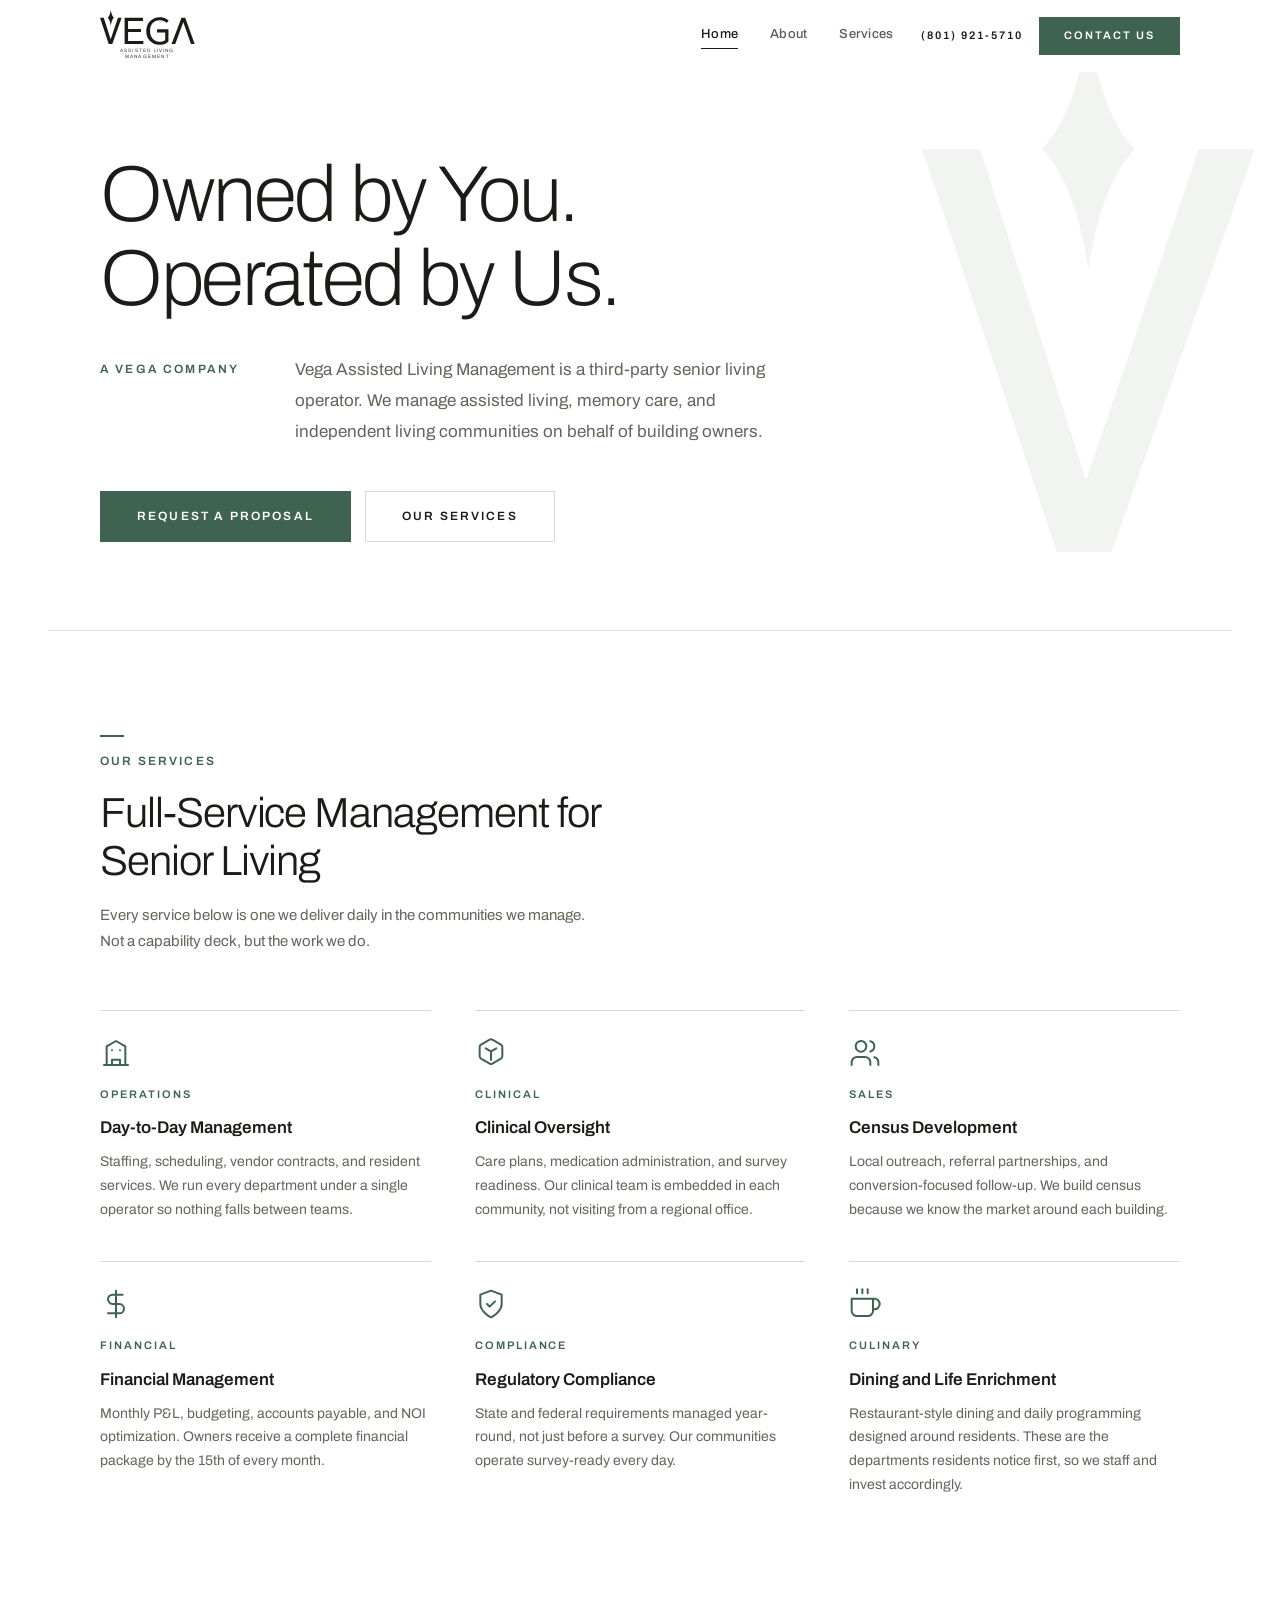
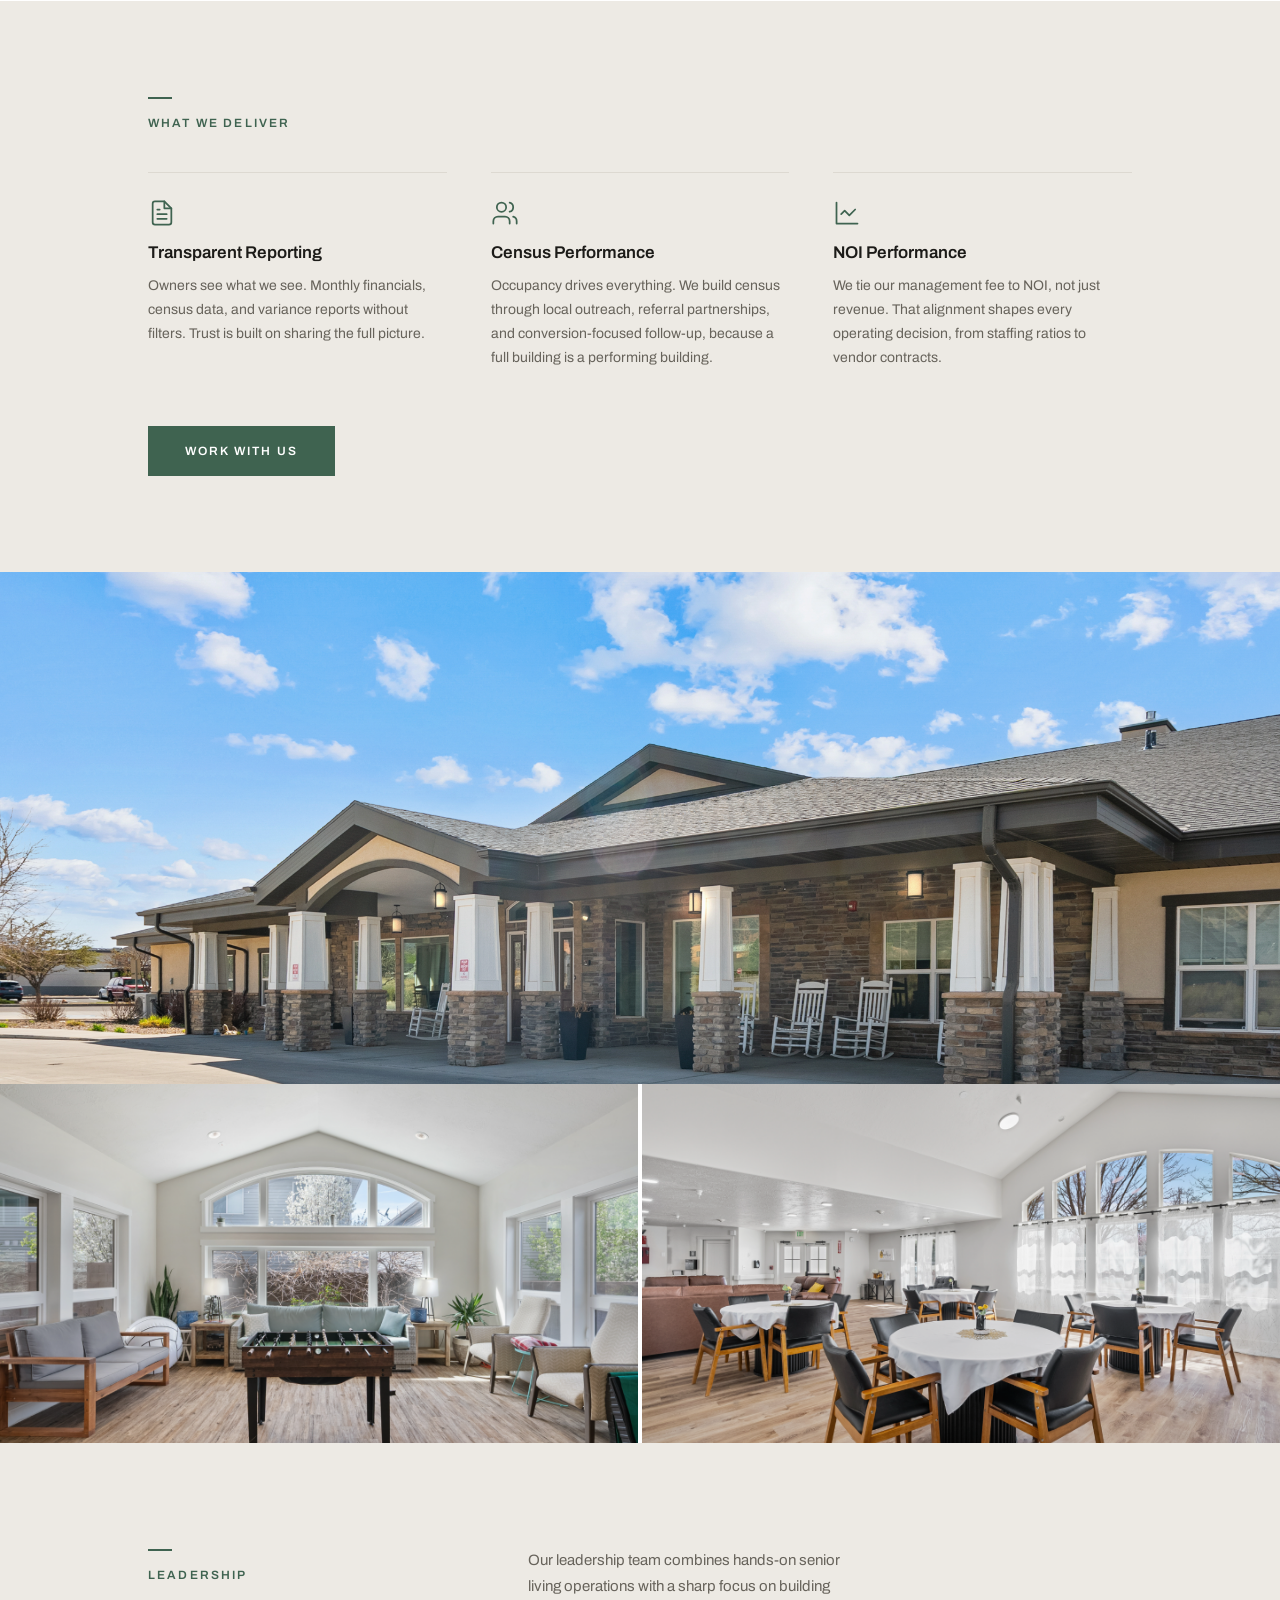
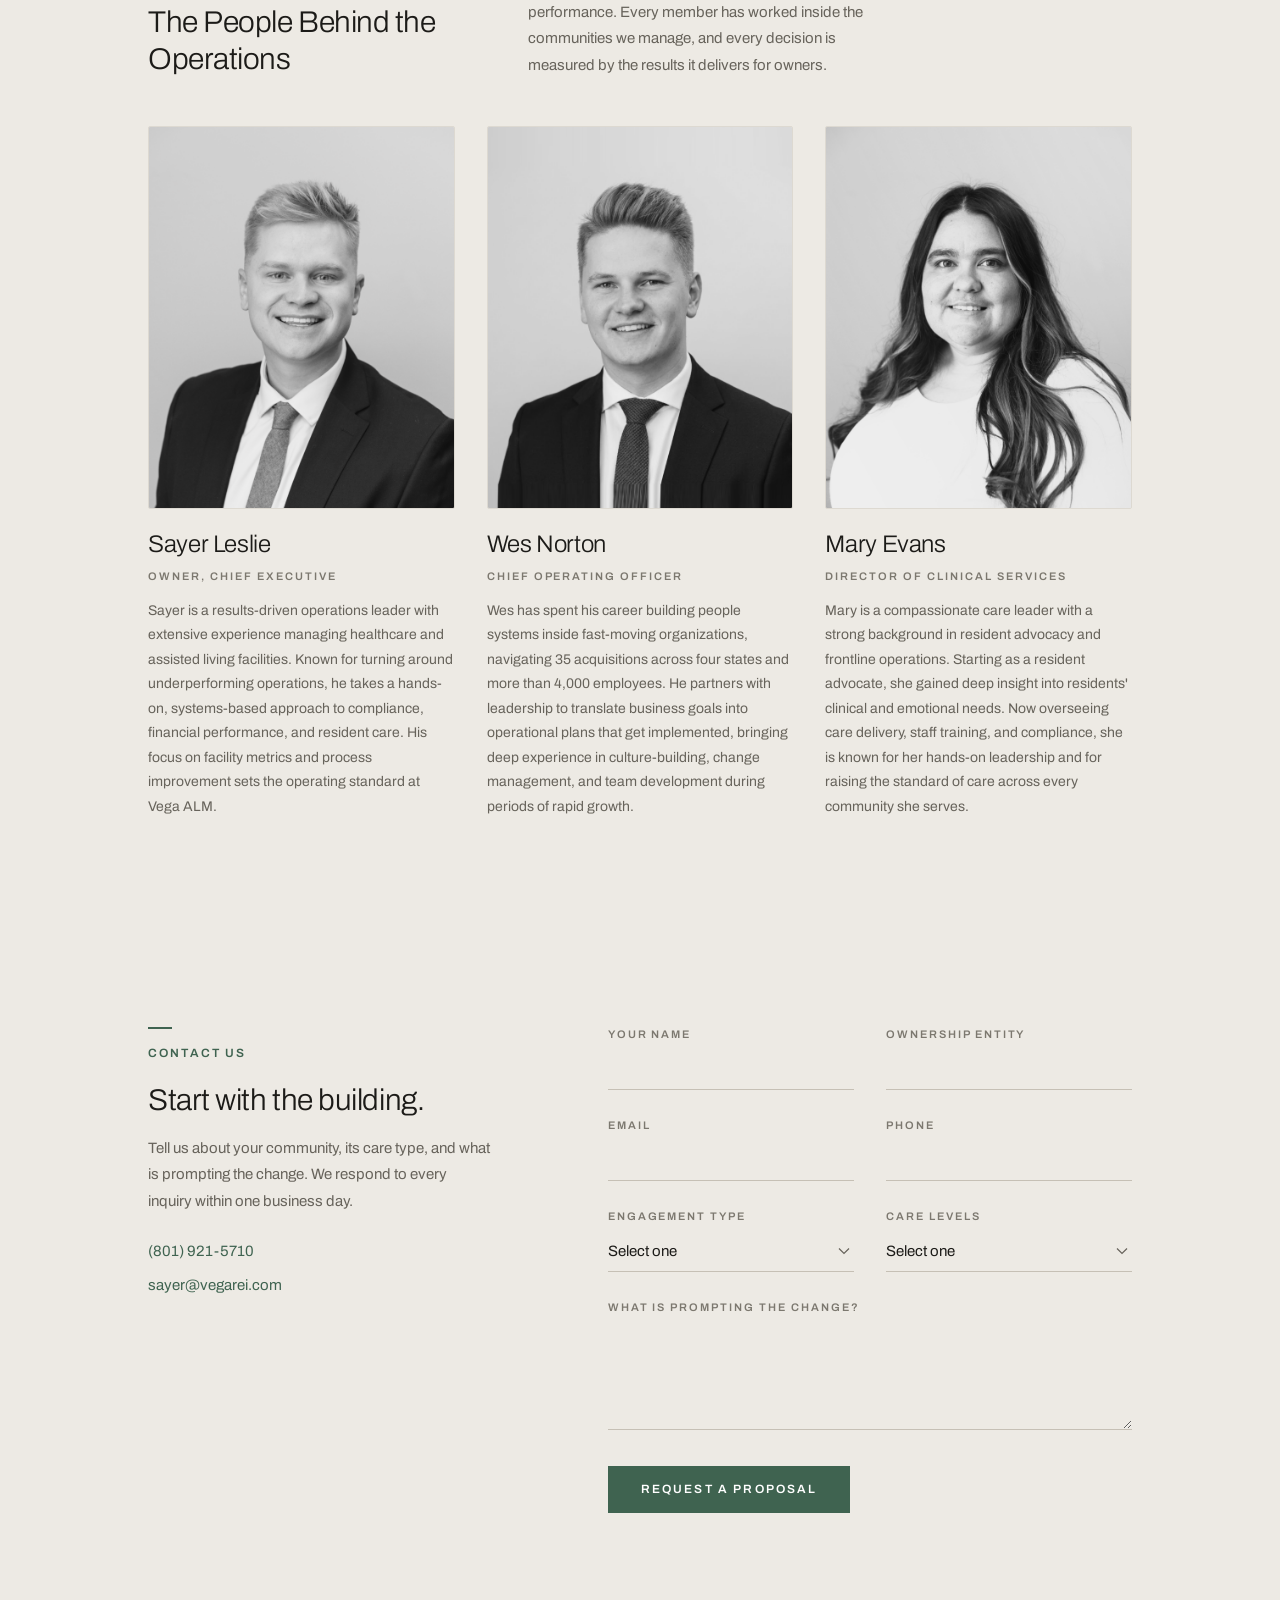
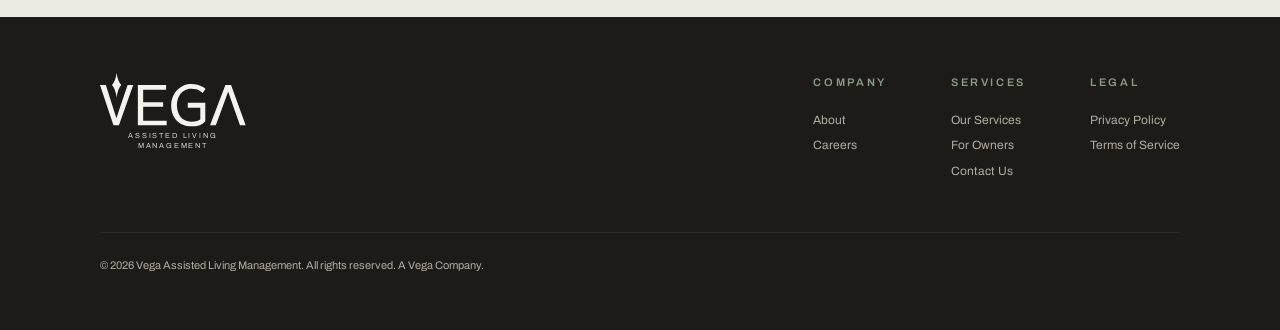
==== ALM/index.html @ 0420f145 "Move leadership section to right before Contact on ALM homepage Team bios (Sayer, Wes, Mary) now app" ====
<!DOCTYPE html>
<html lang="en">
<head>
<meta charset="UTF-8">
<meta name="viewport" content="width=device-width, initial-scale=1.0">
<title>Vega Assisted Living Management | Third-Party Senior Living Operator</title>
<meta name="description" content="Vega Assisted Living Management is a third-party senior living operator providing full-service management for assisted living, independent living, and memory care communities. Day-to-day operations, clinical oversight, census development, financial reporting, regulatory compliance, and dining — built for building owners who need measurable results.">
<meta name="keywords" content="assisted living management, senior living operator, third-party management, assisted living operations, memory care management, independent living management, senior housing management, building owner operator, census development, senior living compliance">
<meta name="robots" content="index, follow">
<link rel="icon" type="image/svg+xml" href="/favicon.svg">
<link rel="icon" type="image/png" sizes="32x32" href="/favicon-32.png">
<link rel="icon" type="image/png" sizes="16x16" href="/favicon-16.png">
<link rel="canonical" href="https://vegarei.com/ALM/">

<!-- Open Graph -->
<meta property="og:type" content="website">
<meta property="og:title" content="Vega Assisted Living Management | Third-Party Senior Living Operator">
<meta property="og:description" content="Full-service third-party management for assisted living, independent living, and memory care communities. Operations, clinical oversight, financial reporting, and census development for building owners.">
<meta property="og:url" content="https://vegarei.com/ALM/">
<meta property="og:site_name" content="Vega Assisted Living Management">
<meta property="og:locale" content="en_US">

<!-- Twitter Card -->
<meta name="twitter:card" content="summary">
<meta name="twitter:title" content="Vega Assisted Living Management | Third-Party Senior Living Operator">
<meta name="twitter:description" content="Full-service third-party management for assisted living, independent living, and memory care. Operations, clinical oversight, financial reporting, and census development.">

<!-- Geo -->
<meta name="geo.region" content="US-UT">

<!-- Structured Data: Organization + Services -->
<script type="application/ld+json">
{
  "@context": "https://schema.org",
  "@type": "ProfessionalService",
  "name": "Vega Assisted Living Management",
  "alternateName": "Vega ALM",
  "url": "https://vegarei.com/ALM/",
  "description": "Vega Assisted Living Management is a third-party senior living operator providing full-service management for assisted living, independent living, and memory care communities on behalf of building owners.",
  "telephone": "+1-801-921-5710",
  "email": "sayer@vegarei.com",
  "parentOrganization": {
    "@type": "Organization",
    "name": "Vega Companies",
    "url": "https://vegarei.com"
  },
  "address": {
    "@type": "PostalAddress",
    "addressRegion": "UT",
    "addressCountry": "US"
  },
  "areaServed": {
    "@type": "Country",
    "name": "United States"
  },
  "serviceType": [
    "Assisted Living Management",
    "Senior Living Operations",
    "Third-Party Management",
    "Memory Care Management",
    "Independent Living Management",
    "Clinical Oversight",
    "Census Development",
    "Financial Management and Reporting",
    "Regulatory Compliance",
    "Dining and Life Enrichment"
  ],
  "hasOfferCatalog": {
    "@type": "OfferCatalog",
    "name": "Management Services",
    "itemListElement": [
      {
        "@type": "Offer",
        "itemOffered": {
          "@type": "Service",
          "name": "Day-to-Day Management",
          "description": "Staffing, scheduling, vendor contracts, and resident services under a single operator."
        }
      },
      {
        "@type": "Offer",
        "itemOffered": {
          "@type": "Service",
          "name": "Clinical Oversight",
          "description": "Care plans, medication administration, and survey readiness with an embedded clinical team in each community."
        }
      },
      {
        "@type": "Offer",
        "itemOffered": {
          "@type": "Service",
          "name": "Census Development",
          "description": "Local outreach, referral partnerships, and conversion-focused follow-up to build and maintain occupancy."
        }
      },
      {
        "@type": "Offer",
        "itemOffered": {
          "@type": "Service",
          "name": "Financial Management",
          "description": "Monthly P&L, budgeting, accounts payable, and NOI optimization with a complete financial package delivered by the 15th of every month."
        }
      },
      {
        "@type": "Offer",
        "itemOffered": {
          "@type": "Service",
          "name": "Regulatory Compliance",
          "description": "Year-round management of state and federal requirements with communities operating survey-ready every day."
        }
      },
      {
        "@type": "Offer",
        "itemOffered": {
          "@type": "Service",
          "name": "Dining and Life Enrichment",
          "description": "Restaurant-style dining and daily programming designed around residents."
        }
      }
    ]
  }
}
</script>

<!-- Structured Data: FAQ (AEO) -->
<script type="application/ld+json">
{
  "@context": "https://schema.org",
  "@type": "FAQPage",
  "mainEntity": [
    {
      "@type": "Question",
      "name": "What does Vega Assisted Living Management do?",
      "acceptedAnswer": {
        "@type": "Answer",
        "text": "Vega Assisted Living Management is a third-party senior living operator. We provide full-service management for assisted living, independent living, and memory care communities on behalf of building owners. Our services include day-to-day operations, clinical oversight, census development, financial management and reporting, regulatory compliance, dining, and life enrichment."
      }
    },
    {
      "@type": "Question",
      "name": "How does Vega ALM report to building owners?",
      "acceptedAnswer": {
        "@type": "Answer",
        "text": "Every owner receives a complete financial package by the 15th of the following month, including a community-level profit and loss statement, a census and occupancy dashboard, and a rolling 12-month trend report. Quarterly reports include capital expenditure reviews and staffing audits. Annual budgets are built collaboratively with each ownership group."
      }
    },
    {
      "@type": "Question",
      "name": "What types of management engagement does Vega ALM offer?",
      "acceptedAnswer": {
        "@type": "Answer",
        "text": "Vega ALM offers three engagement types: Stabilized Management for performing communities, Turnaround for underperforming communities or regulatory recovery, and Lease-Up for pre-opening staffing, licensing, and census development on new construction."
      }
    },
    {
      "@type": "Question",
      "name": "How does Vega ALM align its incentives with building owners?",
      "acceptedAnswer": {
        "@type": "Answer",
        "text": "Vega ALM ties its management fee to NOI performance, not just revenue. This alignment shapes every operating decision, from staffing ratios to vendor contracts. When the community performs, the partnership performs."
      }
    },
    {
      "@type": "Question",
      "name": "How can building owners request a management proposal from Vega ALM?",
      "acceptedAnswer": {
        "@type": "Answer",
        "text": "Building owners can request a management proposal by completing the form on our website or by contacting us directly at (801) 921-5710 or sayer@vegarei.com. We tailor each proposal to the ownership structure, care type, and operating goals. All submissions are treated as confidential."
      }
    },
    {
      "@type": "Question",
      "name": "What care types does Vega ALM manage?",
      "acceptedAnswer": {
        "@type": "Answer",
        "text": "Vega ALM manages assisted living, independent living, memory care, and mixed-acuity communities. Our clinical team, operations staff, and reporting systems are built to support each care type with the appropriate level of oversight and compliance."
      }
    },
    {
      "@type": "Question",
      "name": "What is Vega ALM's approach to staffing?",
      "acceptedAnswer": {
        "@type": "Answer",
        "text": "Vega ALM staffs to efficiency — the right people in the right roles at the right ratios. We use a consistent assignment model where caregivers work with the same group of residents every shift, building genuine relationships and improving quality of care."
      }
    }
  ]
}
</script>

<!-- Structured Data: BreadcrumbList -->
<script type="application/ld+json">
{
  "@context": "https://schema.org",
  "@type": "BreadcrumbList",
  "itemListElement": [
    {
      "@type": "ListItem",
      "position": 1,
      "name": "Vega Companies",
      "item": "https://vegarei.com/"
    },
    {
      "@type": "ListItem",
      "position": 2,
      "name": "Assisted Living Management",
      "item": "https://vegarei.com/ALM/"
    }
  ]
}
</script>

<link rel="preconnect" href="https://fonts.googleapis.com">
<link rel="preconnect" href="https://fonts.gstatic.com" crossorigin>
<link href="https://fonts.googleapis.com/css2?family=Archivo:wght@200;300;400;500;600;700;800&display=swap" rel="stylesheet">
<style>
/* ========================================
   RESET
   ======================================== */
*, *::before, *::after { box-sizing: border-box; margin: 0; padding: 0; }
html { scroll-behavior: smooth; }
body { -webkit-font-smoothing: antialiased; -moz-osx-font-smoothing: grayscale; }
img, svg { display: block; max-width: 100%; }
button, input, select, textarea { font: inherit; color: inherit; }
ul, ol { list-style: none; }
a { color: inherit; text-decoration: none; }
fieldset { border: none; }
table { border-collapse: collapse; }

/* ========================================
   DESIGN TOKENS
   ======================================== */
:root {
  /* Raw palette */
  --valm-white: #ffffff;
  --valm-sand: #edeae4;
  --valm-charcoal: #1c1b18;
  --valm-ink: #1c1b18;
  --valm-grey: #67635b;
  --valm-grey-label: #7c786f;
  --valm-grey-on-dark: #b2ada3;
  --valm-grey-label-dark: #c6c0b5;
  --valm-grey-muted: #918c83;
  --valm-rule: #ddd9d1;
  --valm-rule-soft: #c6c0b5;
  --valm-dark-rule: #2c2a26;
  --valm-green-on-light: #3f6350;
  --valm-green: #8a9a86;
  --valm-green-wash: #eaefea;
  --valm-clay: #a06844;
  --valm-clay-soft: #d3b39a;
  --valm-clay-wash: #f2e8e0;

  /* Semantic aliases */
  --surface-base: #ffffff;
  --surface-alt: #edeae4;
  --surface-card: #ffffff;
  --surface-dark: #1c1b18;
  --surface-overlay: rgba(23,21,15,0.94);
  --text-body: #67635b;
  --text-heading: #1c1b18;
  --text-on-dark: #f6f3ee;
  --text-on-dark-secondary: #b2ada3;
  --label-on-light: #7c786f;
  --label-on-dark: #c6c0b5;
  --accent: #3f6350;
  --accent-on-dark: #8a9a86;
  --link: #3f6350;
  --link-hover: #1c1b18;
  --border-on-light: #ddd9d1;
  --border-on-dark: #2c2a26;
  --border-input: #c6c0b5;
  --focus-ring: #3f6350;
  --selection-bg: #3f6350;
  --selection-fg: #ffffff;

  /* Shadows */
  --shadow-card: 0 1px 2px rgba(31,27,22,0.05), 0 8px 24px rgba(31,27,22,0.06);
  --shadow-overlay: 0 16px 48px rgba(31,27,22,0.16);

  /* Motion */
  --ease-out-expo: cubic-bezier(0.16, 1, 0.3, 1);
  --ease-standard: cubic-bezier(0.4, 0, 0.2, 1);
  --dur-fast: 0.25s;
  --dur-base: 0.35s;
  --dur-slow: 0.7s;
  --dur-reveal: 0.9s;
  --dur-theme: 0.4s;

  /* Nav glass */
  --nav-blur: 16px;
  --nav-bg-light: rgba(255,255,255,0.92);
  --nav-bg-dark: rgba(23,21,15,0.9);

  /* Image treatment */
  --img-filter: saturate(0.94) contrast(0.97);
  --img-overlay-warm: linear-gradient(180deg, rgba(23,21,15,0) 40%, rgba(23,21,15,0.55) 100%);

  /* Spacing */
  --sp-1: 4px;
  --sp-2: 8px;
  --sp-3: 12px;
  --sp-4: 16px;
  --sp-6: 24px;
  --sp-8: 32px;
  --sp-12: 48px;
  --sp-16: 64px;
  --sp-22: 88px;
  --sp-26: 104px;

  --container-max: 1080px;
  --gutter: 48px;
  --nav-height: 72px;
}

/* ========================================
   GLOBAL
   ======================================== */
::selection {
  background: var(--selection-bg);
  color: var(--selection-fg);
}

:focus-visible {
  outline: 2px solid var(--focus-ring);
  outline-offset: 3px;
}

body {
  font-family: 'Archivo', -apple-system, 'Helvetica Neue', Helvetica, Arial, sans-serif;
  font-size: 15px;
  line-height: 1.75;
  color: var(--text-body);
  background: var(--surface-base);
}

.container {
  max-width: var(--container-max);
  margin: 0 auto;
  padding-left: var(--gutter);
  padding-right: var(--gutter);
}

/* ========================================
   TYPOGRAPHY
   ======================================== */
.type-hero {
  font-weight: 200;
  font-size: clamp(48px, 6.2vw, 100px);
  line-height: 1.06;
  letter-spacing: -0.03em;
  color: var(--text-heading);
}

.type-display {
  font-weight: 300;
  font-size: clamp(36px, 4vw, 58px);
  line-height: 1.12;
  letter-spacing: -0.025em;
  color: var(--text-heading);
}

.type-h1 {
  font-weight: 300;
  font-size: 42px;
  line-height: 1.14;
  letter-spacing: -0.025em;
  color: var(--text-heading);
}

.type-h2 {
  font-weight: 300;
  font-size: 30px;
  line-height: 1.24;
  letter-spacing: -0.015em;
  color: var(--text-heading);
}

.type-h3 {
  font-weight: 600;
  font-size: 17px;
  line-height: 1.4;
  color: var(--text-heading);
}

.type-body-lg {
  font-weight: 400;
  font-size: 17px;
  line-height: 1.8;
}

.type-body {
  font-weight: 400;
  font-size: 15px;
  line-height: 1.75;
}

.type-body-sm {
  font-weight: 400;
  font-size: 13px;
  line-height: 1.65;
}

.type-fine {
  font-weight: 400;
  font-size: 11px;
  line-height: 1.6;
}

.type-label {
  font-weight: 600;
  font-size: 12px;
  line-height: 1.4;
  letter-spacing: 0.18em;
  text-transform: uppercase;
}

.type-label-sm {
  font-weight: 600;
  font-size: 11px;
  line-height: 1.4;
  letter-spacing: 0.18em;
  text-transform: uppercase;
}

/* ========================================
   EYEBROW
   ======================================== */
.eyebrow {
  font-weight: 600;
  font-size: 12px;
  line-height: 1.4;
  letter-spacing: 0.18em;
  text-transform: uppercase;
  color: var(--accent);
  margin-bottom: 20px;
}

.eyebrow::before {
  content: '';
  display: block;
  width: 24px;
  height: 2px;
  background: var(--accent);
  margin-bottom: 16px;
}

.eyebrow--dark {
  color: var(--accent-on-dark);
}
.eyebrow--dark::before {
  background: var(--accent-on-dark);
}

.eyebrow--inline {
  display: inline-block;
}
.eyebrow--no-dash::before {
  display: none;
}

/* ========================================
   BUTTONS
   ======================================== */
.btn {
  display: inline-flex;
  align-items: center;
  justify-content: center;
  font-weight: 600;
  font-size: 12px;
  line-height: 1.4;
  letter-spacing: 0.18em;
  text-transform: uppercase;
  border: 1px solid transparent;
  border-radius: 0;
  cursor: pointer;
  transition: background var(--dur-fast) var(--ease-standard),
              color var(--dur-fast) var(--ease-standard),
              border-color var(--dur-fast) var(--ease-standard);
  white-space: nowrap;
}

.btn:focus-visible {
  outline: 2px solid var(--focus-ring);
  outline-offset: 3px;
}

.btn--solid {
  background: var(--accent);
  color: var(--valm-white);
  border-color: var(--accent);
  padding: 14px 32px;
}
.btn--solid:hover {
  background: var(--text-heading);
  border-color: var(--text-heading);
}

.btn--outline {
  background: transparent;
  color: var(--text-heading);
  border-color: var(--border-on-light);
  padding: 14px 32px;
}
.btn--outline:hover {
  background: var(--accent);
  color: var(--valm-white);
  border-color: var(--accent);
}

.btn--lg {
  padding: 16px 36px;
  font-size: 12px;
}

.btn--sm {
  padding: 10px 22px;
  font-size: 11px;
}

.btn--full {
  width: 100%;
}

.btn--on-dark {
  background: transparent;
  color: var(--text-on-dark);
  border-color: var(--border-on-dark);
}
.btn--on-dark:hover {
  background: var(--accent-on-dark);
  color: var(--surface-dark);
  border-color: var(--accent-on-dark);
}

/* ========================================
   FORM FIELDS (underline style)
   ======================================== */
.field {
  display: flex;
  flex-direction: column;
}

.field label {
  font-weight: 600;
  font-size: 11px;
  line-height: 1.4;
  letter-spacing: 0.18em;
  text-transform: uppercase;
  color: var(--label-on-light);
  margin-bottom: 8px;
}

.field input,
.field select,
.field textarea {
  background: transparent;
  border: none;
  border-bottom: 1px solid var(--border-input);
  border-radius: 0;
  padding: 8px 0;
  font-size: 15px;
  line-height: 1.5;
  color: var(--text-heading);
  transition: border-color var(--dur-fast) var(--ease-standard);
  -webkit-appearance: none;
  appearance: none;
}

.field input:focus,
.field select:focus,
.field textarea:focus {
  outline: none;
  border-bottom-color: var(--accent);
}

.field select {
  background-image: url("data:image/svg+xml,%3Csvg xmlns='http://www.w3.org/2000/svg' width='12' height='8' fill='none'%3E%3Cpath d='M1 1.5l5 5 5-5' stroke='%2367635b' stroke-width='1.2'/%3E%3C/svg%3E");
  background-repeat: no-repeat;
  background-position: right 4px center;
  padding-right: 24px;
}

.field textarea {
  resize: vertical;
  min-height: 100px;
}

.field--full {
  grid-column: 1 / -1;
}

/* ========================================
   BADGES
   ======================================== */
.badge {
  display: inline-flex;
  align-items: center;
  font-weight: 600;
  font-size: 11px;
  line-height: 1;
  letter-spacing: 0.08em;
  padding: 4px 10px;
  border-radius: 0;
}

.badge--sage {
  background: var(--valm-green-wash);
  color: var(--accent);
}

.badge--clay {
  background: var(--valm-clay-wash);
  color: var(--valm-clay);
}

.badge--ok {
  background: var(--valm-green-wash);
  color: var(--accent);
}

.badge--attention {
  background: var(--valm-clay-wash);
  color: var(--valm-clay);
}

/* ========================================
   PHOTO SLOT
   ======================================== */
.photo-slot {
  background: var(--valm-sand);
  border-radius: 2px;
  display: flex;
  align-items: center;
  justify-content: center;
  overflow: hidden;
}

.photo-slot img {
  width: 100%;
  height: 100%;
  object-fit: cover;
  filter: var(--img-filter);
}

.photo-slot span {
  font-weight: 600;
  font-size: 11px;
  letter-spacing: 0.18em;
  text-transform: uppercase;
  color: var(--valm-grey-muted);
}

/* ========================================
   NAV
   ======================================== */
.nav {
  position: fixed;
  top: 0;
  left: 0;
  right: 0;
  height: var(--nav-height);
  z-index: 100;
  display: flex;
  align-items: center;
  backdrop-filter: blur(var(--nav-blur));
  -webkit-backdrop-filter: blur(var(--nav-blur));
  transition: background var(--dur-theme) var(--ease-standard),
              color var(--dur-theme) var(--ease-standard);
  background: var(--nav-bg-light);
}

.nav[data-theme="dark"] {
  background: var(--nav-bg-dark);
}

.nav__inner {
  display: flex;
  align-items: center;
  width: 100%;
  max-width: calc(var(--container-max) + var(--gutter) * 2);
  margin: 0 auto;
  padding: 0 var(--gutter);
}

.nav__brand {
  display: flex;
  align-items: center;
  cursor: pointer;
  flex-shrink: 0;
}

.nav__logo-svg {
  height: 52px;
  width: auto;
  color: var(--text-heading);
  transition: color var(--dur-theme) var(--ease-standard);
}

.nav[data-theme="dark"] .nav__logo-svg {
  color: var(--text-on-dark);
}

.nav__links {
  display: flex;
  align-items: center;
  gap: 32px;
  margin-left: auto;
}

.nav__link {
  font-weight: 500;
  font-size: 13px;
  letter-spacing: 0.02em;
  color: var(--text-heading);
  opacity: 0.72;
  transition: opacity var(--dur-fast) var(--ease-standard),
              color var(--dur-theme) var(--ease-standard);
  padding-bottom: 3px;
  border-bottom: 1px solid transparent;
  cursor: pointer;
}

.nav__link:hover {
  opacity: 1;
}

.nav__link.active {
  opacity: 1;
  border-bottom-color: currentColor;
}

.nav[data-theme="dark"] .nav__link {
  color: var(--text-on-dark);
}

.nav__phone {
  font-weight: 600;
  font-size: 11px;
  letter-spacing: 0.18em;
  color: var(--text-heading);
  white-space: nowrap;
  margin-left: 28px;
  transition: color var(--dur-theme) var(--ease-standard);
}

.nav[data-theme="dark"] .nav__phone {
  color: var(--text-on-dark);
}

.nav__cta {
  margin-left: 16px;
}

.nav__cta .btn--solid {
  padding: 10px 24px;
  font-size: 11px;
}

.nav[data-theme="dark"] .nav__cta .btn--solid {
  background: var(--accent-on-dark);
  border-color: var(--accent-on-dark);
  color: var(--surface-dark);
}

.nav[data-theme="dark"] .nav__cta .btn--solid:hover {
  background: var(--text-on-dark);
  border-color: var(--text-on-dark);
}

/* Hamburger */
.nav__hamburger {
  display: none;
  background: none;
  border: none;
  cursor: pointer;
  width: 32px;
  height: 32px;
  position: relative;
  flex-shrink: 0;
}

.nav__hamburger span {
  display: block;
  width: 22px;
  height: 1.5px;
  background: var(--text-heading);
  position: absolute;
  left: 5px;
  transition: transform var(--dur-fast) var(--ease-standard),
              opacity var(--dur-fast) var(--ease-standard),
              background var(--dur-theme) var(--ease-standard);
}

.nav[data-theme="dark"] .nav__hamburger span {
  background: var(--text-on-dark);
}

.nav__hamburger span:nth-child(1) { top: 9px; }
.nav__hamburger span:nth-child(2) { top: 15px; }
.nav__hamburger span:nth-child(3) { top: 21px; }

.nav__hamburger.open span:nth-child(1) {
  transform: translateY(6px) rotate(45deg);
}
.nav__hamburger.open span:nth-child(2) {
  opacity: 0;
}
.nav__hamburger.open span:nth-child(3) {
  transform: translateY(-6px) rotate(-45deg);
}

/* Mobile drawer */
.nav__drawer {
  display: none;
}

/* ========================================
   FOOTER
   ======================================== */
.footer {
  background: var(--surface-dark);
  padding: 56px var(--gutter);
}

.footer__inner {
  max-width: var(--container-max);
  margin: 0 auto;
}

.footer__top {
  display: flex;
  justify-content: space-between;
  align-items: flex-start;
  gap: 48px;
}

.footer__logo {
  flex-shrink: 0;
}

.footer__logo-svg {
  height: 80px;
  width: auto;
  color: var(--text-on-dark);
}

.footer__columns {
  display: flex;
  gap: 64px;
}

.footer__col-heading {
  font-weight: 600;
  font-size: 11px;
  letter-spacing: 0.24em;
  text-transform: uppercase;
  color: var(--accent-on-dark);
  margin-bottom: 16px;
}

.footer__col a {
  display: block;
  font-weight: 400;
  font-size: 12px;
  line-height: 1.6;
  color: var(--valm-grey-on-dark);
  padding: 3px 0;
  transition: color var(--dur-fast) var(--ease-standard);
}

.footer__col a:hover {
  color: var(--text-on-dark);
}

.footer__fine {
  margin-top: 48px;
  padding-top: 24px;
  border-top: 1px solid var(--border-on-dark);
  font-size: 11px;
  line-height: 1.6;
  color: var(--valm-grey-on-dark);
}

/* ========================================
   TOAST
   ======================================== */
.toast {
  position: fixed;
  bottom: 32px;
  left: 50%;
  transform: translateX(-50%) translateY(120%);
  background: var(--surface-dark);
  color: var(--text-on-dark);
  border: 1px solid var(--accent-on-dark);
  padding: 14px 28px;
  font-weight: 600;
  font-size: 11px;
  letter-spacing: 0.18em;
  text-transform: uppercase;
  z-index: 200;
  pointer-events: none;
  opacity: 0;
  transition: transform var(--dur-base) var(--ease-out-expo),
              opacity var(--dur-fast) var(--ease-standard);
  white-space: nowrap;
}

.toast.show {
  transform: translateX(-50%) translateY(0);
  opacity: 1;
}

/* ========================================
   PAGE SECTIONS (visibility)
   ======================================== */
.page { display: none; }
.page.active { display: block; }

/* ========================================
   HOMEPAGE: HERO
   ======================================== */
.home-hero {
  min-height: 70vh;
  display: flex;
  flex-direction: column;
  justify-content: flex-end;
  padding: 0 var(--gutter) 88px;
  position: relative;
  overflow: hidden;
  background: var(--surface-base);
}

.home-hero__watermark {
  position: absolute;
  right: 2%;
  top: 46%;
  transform: translateY(-50%);
  width: 26vw;
  opacity: 0.1;
  color: var(--valm-green);
  pointer-events: none;
}

.home-hero__content {
  max-width: var(--container-max);
  margin: 0 auto;
  width: 100%;
}

.home-hero__title {
  font-weight: 200;
  font-size: clamp(48px, 6.2vw, 100px);
  line-height: 1.06;
  letter-spacing: -0.03em;
  color: var(--text-heading);
}

.home-hero__sub {
  margin-top: 34px;
  display: flex;
  align-items: flex-start;
  gap: 56px;
}

.home-hero__tag {
  font-weight: 600;
  font-size: 12px;
  letter-spacing: 0.18em;
  text-transform: uppercase;
  color: var(--accent);
  white-space: nowrap;
  padding-top: 4px;
}

.home-hero__desc {
  font-size: 17px;
  line-height: 1.8;
  color: var(--text-body);
  max-width: 48ch;
}

.home-hero__actions {
  margin-top: 44px;
  display: flex;
  gap: 14px;
  flex-wrap: wrap;
}

.home-hero__rule {
  border: none;
  border-bottom: 1px solid var(--border-on-light);
  margin: 0 var(--gutter);
}

/* ========================================
   HOMEPAGE: LEADERSHIP
   ======================================== */
.home-leadership {
  background: var(--surface-alt);
  padding: var(--sp-26) 0;
}

.home-leadership__inner {
  max-width: var(--container-max);
  margin: 0 auto;
  padding: 0 var(--gutter);
}

.home-leadership__head {
  display: flex;
  align-items: flex-end;
  gap: 40px;
  margin-bottom: 48px;
}

.home-leadership__head-left h2 {
  font-weight: 300;
  font-size: 30px;
  line-height: 1.24;
  letter-spacing: -0.015em;
  color: var(--text-heading);
  max-width: 20ch;
}

.home-leadership__head-right p {
  font-weight: 400;
  font-size: 15px;
  line-height: 1.75;
  max-width: 38ch;
  color: var(--text-body);
}

.home-leadership__grid {
  display: grid;
  grid-template-columns: repeat(3, 1fr);
  gap: 36px 32px;
}

.home-leader__portrait {
  width: 100%;
  aspect-ratio: 4 / 5;
  border: 1px solid var(--border-on-light);
}

.home-leader__name {
  font-weight: 300;
  font-size: 24px;
  line-height: 1.25;
  letter-spacing: -0.015em;
  color: var(--text-heading);
  margin-top: 20px;
}

.home-leader__role {
  font-weight: 600;
  font-size: 11px;
  letter-spacing: 0.18em;
  text-transform: uppercase;
  color: var(--label-on-light);
  margin-top: 8px;
}

.home-leader__bio {
  font-weight: 400;
  font-size: 14px;
  line-height: 1.75;
  color: var(--text-body);
  margin-top: 12px;
}

.home-leader__phone {
  font-weight: 400;
  font-size: 13px;
  color: var(--accent);
  margin-top: 8px;
  display: inline-block;
  transition: color var(--dur-fast) var(--ease-standard);
}

.home-leader__phone:hover {
  color: var(--link-hover);
}

/* ========================================
   HOMEPAGE: SERVICES
   ======================================== */
.services {
  background: var(--surface-base);
  padding: var(--sp-26) 0;
}

.services__header {
  padding: 0 var(--gutter);
  max-width: calc(var(--container-max) + var(--gutter) * 2);
  margin: 0 auto 56px;
}

.services__title {
  font-weight: 300;
  font-size: 42px;
  line-height: 1.14;
  letter-spacing: -0.025em;
  color: var(--text-heading);
  max-width: 24ch;
}

.services__subtitle {
  font-size: 15px;
  line-height: 1.75;
  color: var(--text-body);
  margin-top: 16px;
  max-width: 54ch;
}

.services__grid {
  display: grid;
  grid-template-columns: repeat(3, 1fr);
  gap: 40px 44px;
  padding: 0 var(--gutter);
  max-width: calc(var(--container-max) + var(--gutter) * 2);
  margin: 0 auto;
}

.service-card {
  border-top: 1px solid var(--border-on-light);
  padding-top: 26px;
}

.service-card__icon {
  width: 32px;
  height: 32px;
  color: var(--accent);
  margin-bottom: 16px;
}

.service-card__kicker {
  font-weight: 600;
  font-size: 11px;
  letter-spacing: 0.18em;
  text-transform: uppercase;
  color: var(--accent);
  margin-bottom: 12px;
}

.service-card__title {
  font-weight: 600;
  font-size: 17px;
  line-height: 1.4;
  color: var(--text-heading);
  margin-bottom: 10px;
}

.service-card__body {
  font-size: 14px;
  line-height: 1.7;
  color: var(--text-body);
}

/* ========================================
   HOMEPAGE: FACILITY BAND
   ======================================== */
.facility-band {
  width: 100%;
  overflow: hidden;
}

.facility-band__slot {
  width: 100%;
  height: clamp(300px, 40vw, 520px);
  border-radius: 0;
}

/* ========================================
   HOMEPAGE: APPROACH
   ======================================== */
.approach {
  background: var(--surface-base);
  padding: var(--sp-26) 0;
}

.approach__grid {
  max-width: var(--container-max);
  margin: 0 auto;
  padding: 0 var(--gutter);
}

.approach__content p {
  font-size: 17px;
  line-height: 1.8;
  max-width: 58ch;
  margin-bottom: 20px;
}

.approach__pillars {
  font-weight: 600;
  font-size: 11px;
  letter-spacing: 0.3em;
  text-transform: uppercase;
  color: var(--accent);
  margin-top: 28px;
}

.approach__pillar-sep {
  color: var(--accent);
  margin: 0 8px;
}

/* ========================================
   HOMEPAGE: INTERIOR PAIR
   ======================================== */
.interior-pair {
  display: grid;
  grid-template-columns: 1fr 1fr;
  gap: 4px;
}

.interior-pair__slot {
  height: clamp(240px, 28vw, 380px);
  border-radius: 0;
}

/* ========================================
   HOMEPAGE: CONTACT
   ======================================== */
.contact {
  background: var(--surface-alt);
  padding: var(--sp-26) 0;
}

.contact__grid {
  display: grid;
  grid-template-columns: 0.85fr 1.15fr;
  gap: 72px;
  max-width: var(--container-max);
  margin: 0 auto;
  padding: 0 var(--gutter);
}

.contact__info h2 {
  font-weight: 300;
  font-size: 30px;
  line-height: 1.24;
  letter-spacing: -0.015em;
  color: var(--text-heading);
  margin-bottom: 16px;
}

.contact__info p {
  font-size: 15px;
  max-width: 38ch;
  margin-bottom: 24px;
}

.contact__link {
  display: block;
  font-size: 15px;
  color: var(--link);
  margin-bottom: 8px;
  transition: color var(--dur-fast) var(--ease-standard);
}

.contact__link:hover {
  color: var(--link-hover);
}

.contact__form-grid {
  display: grid;
  grid-template-columns: 1fr 1fr;
  gap: 28px 32px;
}

.contact__submit {
  grid-column: 1 / -1;
  justify-self: start;
  margin-top: 8px;
}

/* ========================================
   OWNERS PAGE
   ======================================== */
.owners-hero {
  padding: 148px var(--gutter) 88px;
  background: var(--surface-base);
}

.owners-hero__inner {
  max-width: var(--container-max);
  margin: 0 auto;
}

.owners-hero__title {
  font-weight: 300;
  font-size: 62px;
  line-height: 1.08;
  letter-spacing: -0.03em;
  color: var(--text-heading);
  max-width: 20ch;
  margin-bottom: 24px;
}

.owners-hero__lede {
  font-size: 17px;
  line-height: 1.8;
  max-width: 58ch;
  margin-bottom: 40px;
}

.owners-hero__actions {
  display: flex;
  gap: 14px;
  flex-wrap: wrap;
}

/* Why Vega ALM (owners) */
.why-vega {
  background: var(--surface-alt);
  padding: 96px 0;
}

.why-vega__inner {
  max-width: var(--container-max);
  margin: 0 auto;
  padding: 0 var(--gutter);
}

.why-vega__cards {
  display: grid;
  grid-template-columns: repeat(3, 1fr);
  gap: 40px 44px;
  margin-top: 40px;
}

.why-card {
  border-top: 1px solid var(--border-on-light);
  padding-top: 26px;
}

.why-card__title {
  font-weight: 600;
  font-size: 17px;
  line-height: 1.4;
  color: var(--text-heading);
  margin-bottom: 10px;
}

.why-card__body {
  font-size: 14px;
  line-height: 1.7;
  color: var(--text-body);
}

/* Owner Reporting */
.reporting {
  background: var(--surface-base);
  padding: 96px 0;
}

.reporting__grid {
  display: grid;
  grid-template-columns: 1fr 1fr;
  gap: 64px;
  max-width: var(--container-max);
  margin: 0 auto;
  padding: 0 var(--gutter);
  align-items: start;
}

.reporting__left h2 {
  font-weight: 300;
  font-size: 30px;
  line-height: 1.24;
  letter-spacing: -0.015em;
  color: var(--text-heading);
  margin-bottom: 20px;
}

.reporting__left p {
  font-size: 15px;
  line-height: 1.75;
  margin-bottom: 16px;
}

.reporting__table-wrap {
  overflow-x: auto;
  -webkit-overflow-scrolling: touch;
}

.reporting__table {
  width: 100%;
  border-collapse: collapse;
}

.reporting__table thead th {
  font-weight: 600;
  font-size: 9.5px;
  letter-spacing: 0.18em;
  text-transform: uppercase;
  color: var(--text-heading);
  padding: 0 12px 12px 0;
  border-bottom: 1px solid var(--valm-ink);
  text-align: left;
  white-space: nowrap;
}

.reporting__table thead th:last-child {
  padding-right: 0;
}

.reporting__table tbody td {
  font-weight: 400;
  font-size: 14px;
  padding: 17px 12px 17px 0;
  border-bottom: 1px solid var(--border-on-light);
  color: var(--text-body);
  white-space: nowrap;
}

.reporting__table tbody td:last-child {
  padding-right: 0;
}

.reporting__table-caption {
  font-size: 11px;
  color: var(--valm-grey-muted);
  margin-top: 20px;
  font-style: italic;
}

/* Engagement Types */
.engagement {
  background: var(--surface-alt);
  padding: 96px 0;
}

.engagement__grid {
  display: grid;
  grid-template-columns: 1fr 1fr;
  gap: 56px;
  max-width: var(--container-max);
  margin: 0 auto;
  padding: 0 var(--gutter);
  align-items: center;
}

.engagement__photo {
  height: 340px;
  border: 1px solid var(--border-on-light);
  overflow: hidden;
}

.engagement__photo img {
  width: 100%;
  height: 100%;
  object-fit: cover;
  filter: var(--img-filter);
}

.engagement__right h2 {
  font-weight: 300;
  font-size: 30px;
  line-height: 1.24;
  letter-spacing: -0.015em;
  color: var(--text-heading);
  margin-bottom: 28px;
}

.engagement__entry {
  border-top: 1px solid var(--border-on-light);
  padding-top: 20px;
  margin-bottom: 22px;
}

.engagement__entry-title {
  font-weight: 400;
  font-size: 21px;
  color: var(--text-heading);
  margin-bottom: 8px;
}

.engagement__entry-body {
  font-weight: 400;
  font-size: 14px;
  line-height: 1.7;
  color: var(--text-body);
}

/* Proposal Form */
.proposal {
  background: var(--surface-base);
  padding: 96px 0;
}

.proposal__grid {
  display: grid;
  grid-template-columns: 1fr 1fr;
  gap: 72px;
  max-width: var(--container-max);
  margin: 0 auto;
  padding: 0 var(--gutter);
}

.proposal__left h2 {
  font-weight: 300;
  font-size: 30px;
  line-height: 1.24;
  letter-spacing: -0.015em;
  color: var(--text-heading);
  margin-bottom: 16px;
}

.proposal__left p {
  font-size: 15px;
  max-width: 38ch;
  margin-bottom: 16px;
}

.proposal__nda {
  font-size: 13px;
  color: var(--valm-grey-muted);
}

.proposal__form-grid {
  display: grid;
  grid-template-columns: 1fr 1fr;
  gap: 26px 24px;
}

.proposal__submit {
  grid-column: 1 / -1;
  justify-self: start;
  margin-top: 8px;
}

/* ========================================
   ABOUT PAGE
   ======================================== */
.about-hero {
  padding: 148px var(--gutter) 84px;
  background: var(--surface-base);
}

.about-hero__inner {
  max-width: var(--container-max);
  margin: 0 auto;
}

.about-hero__title {
  font-weight: 300;
  font-size: 62px;
  line-height: 1.08;
  letter-spacing: -0.03em;
  color: var(--text-heading);
  max-width: 22ch;
  margin-bottom: 24px;
}

.about-hero__lede {
  font-size: 17px;
  line-height: 1.8;
  max-width: 58ch;
}

/* Optimize for Owners */
.optimize {
  background: var(--surface-alt);
  padding: 96px 0;
}

.optimize__inner {
  max-width: var(--container-max);
  margin: 0 auto;
  padding: 0 var(--gutter);
}

.optimize__title {
  font-weight: 300;
  font-size: 42px;
  line-height: 1.14;
  letter-spacing: -0.025em;
  color: var(--text-heading);
  max-width: 24ch;
  margin-top: 8px;
}

.optimize__subtitle {
  font-size: 15px;
  line-height: 1.75;
  color: var(--text-body);
  margin-top: 16px;
  max-width: 58ch;
}

.optimize__grid {
  display: grid;
  grid-template-columns: repeat(4, 1fr);
  gap: 1px;
  background: var(--valm-rule);
  margin-top: 48px;
}

.optimize__tile {
  background: var(--surface-base);
  padding: 30px 26px 34px;
}

.optimize__tile-icon {
  color: var(--accent);
  margin-bottom: 16px;
}

.optimize__tile-title {
  font-weight: 600;
  font-size: 17px;
  color: var(--text-heading);
  margin-bottom: 12px;
}

.optimize__tile-body {
  font-size: 13px;
  line-height: 1.7;
  color: var(--text-body);
}

/* Compact Leadership */
.leadership--compact {
  padding: 64px 0;
}

.leadership__row {
  display: flex;
  gap: 48px;
  margin-top: 24px;
  flex-wrap: wrap;
}

.leadership__person {
  font-size: 15px;
  color: var(--text-body);
}

.leadership__person strong {
  color: var(--text-heading);
  font-weight: 500;
  margin-right: 8px;
}

/* Vega Relationship */
.vega-relationship {
  background: var(--surface-dark);
  padding: 96px 0;
}

.vega-relationship__grid {
  display: grid;
  grid-template-columns: 1fr 1fr;
  gap: 72px;
  max-width: var(--container-max);
  margin: 0 auto;
  padding: 0 var(--gutter);
  align-items: center;
}

.vega-relationship__left h2 {
  font-weight: 300;
  font-size: 42px;
  line-height: 1.14;
  letter-spacing: -0.025em;
  color: var(--text-on-dark);
  max-width: 24ch;
  margin-bottom: 24px;
}

.vega-relationship__left p {
  font-weight: 400;
  font-size: 15px;
  line-height: 1.85;
  color: var(--text-on-dark-secondary);
  max-width: 54ch;
  margin-bottom: 16px;
}

.vega-relationship__logo {
  display: flex;
  align-items: center;
  justify-content: center;
  padding: 48px;
}

.vega-relationship__logo-svg {
  height: 104px;
  width: auto;
  color: var(--text-on-dark);
}

/* Leadership (About page) */
.leadership {
  background: var(--surface-base);
  padding: 96px 0;
}

.leadership__inner {
  max-width: var(--container-max);
  margin: 0 auto;
  padding: 0 var(--gutter);
}

.leadership__grid {
  display: grid;
  grid-template-columns: repeat(3, 1fr);
  gap: 36px 28px;
  margin-top: 40px;
}

.leader__portrait {
  aspect-ratio: 4 / 5;
  background: var(--surface-base);
  border: 1px solid var(--border-on-light);
}

.leader__name {
  font-weight: 400;
  font-size: 21px;
  color: var(--text-heading);
  margin-top: 18px;
}

.leader__role {
  font-weight: 600;
  font-size: 9px;
  letter-spacing: 0.18em;
  text-transform: uppercase;
  color: var(--label-on-light);
  margin-top: 8px;
}

.leadership__caption {
  font-size: 11px;
  color: var(--valm-grey-muted);
  margin-top: 32px;
  font-style: italic;
}

/* Values */
.values {
  background: var(--surface-alt);
  padding: 96px 0;
}

.values__inner {
  max-width: var(--container-max);
  margin: 0 auto;
  padding: 0 var(--gutter);
}

.values__cards {
  display: grid;
  grid-template-columns: repeat(3, 1fr);
  gap: 40px 44px;
  margin-top: 40px;
}

.value-card {
  border-top: 1px solid var(--border-on-light);
  padding-top: 26px;
}

.value-card__icon {
  width: 28px;
  height: 28px;
  color: var(--accent);
  margin-bottom: 14px;
}

/* Stats Band */
.stats-band {
  background: var(--surface-dark);
  padding: 64px 0;
}

.stats-band__inner {
  max-width: var(--container-max);
  margin: 0 auto;
  padding: 0 var(--gutter);
}

.stats-band__grid {
  display: grid;
  grid-template-columns: repeat(4, 1fr);
  gap: 32px;
}

.stats-band__item {
  text-align: center;
}

.stats-band__number {
  font-weight: 200;
  font-size: 48px;
  letter-spacing: -0.03em;
  color: var(--text-on-dark);
  line-height: 1;
  margin-bottom: 10px;
}

.stats-band__label {
  font-weight: 600;
  font-size: 11px;
  letter-spacing: 0.18em;
  text-transform: uppercase;
  color: var(--accent-on-dark);
}

.stats-band__note {
  text-align: center;
  font-size: 11px;
  color: var(--valm-grey-on-dark);
  margin-top: 32px;
  font-style: italic;
}

.value-card__title {
  font-weight: 600;
  font-size: 17px;
  line-height: 1.4;
  color: var(--text-heading);
  margin-bottom: 10px;
}

.value-card__body {
  font-size: 14px;
  line-height: 1.7;
  color: var(--text-body);
}

.values__action {
  margin-top: 56px;
}

/* ========================================
   CAREERS PAGE
   ======================================== */
.careers-coming-soon {
  display: flex;
  align-items: center;
  justify-content: center;
  min-height: 70vh;
  padding: 148px var(--gutter) 84px;
  background: var(--surface-base);
  text-align: center;
}

.careers-coming-soon__inner {
  max-width: 640px;
  margin: 0 auto;
}

.careers-coming-soon__title {
  font-weight: 300;
  font-size: 52px;
  line-height: 1.12;
  letter-spacing: -0.03em;
  color: var(--text-heading);
  margin-bottom: 32px;
}

.careers-coming-soon__body {
  font-size: 17px;
  line-height: 1.8;
  margin-bottom: 16px;
}

.careers-coming-soon__body:last-of-type {
  margin-bottom: 40px;
}

/* Legal Pages */
.legal {
  padding: 148px var(--gutter) 96px;
  background: var(--surface-base);
}

.legal__inner {
  max-width: 720px;
  margin: 0 auto;
}

.legal__title {
  font-weight: 300;
  font-size: 42px;
  line-height: 1.12;
  letter-spacing: -0.03em;
  color: var(--text-heading);
  margin-bottom: 8px;
}

.legal__effective {
  font-size: 14px;
  color: var(--text-body);
  opacity: 0.6;
  margin-bottom: 40px;
}

.legal__inner h2 {
  font-weight: 500;
  font-size: 20px;
  color: var(--text-heading);
  margin-top: 40px;
  margin-bottom: 12px;
}

.legal__inner p {
  font-size: 16px;
  line-height: 1.8;
  margin-bottom: 16px;
}

.legal__inner ul {
  margin: 0 0 16px 24px;
  padding: 0;
}

.legal__inner li {
  font-size: 16px;
  line-height: 1.8;
  margin-bottom: 4px;
}

.legal__inner a {
  color: var(--accent);
  text-decoration: underline;
  text-underline-offset: 2px;
}

/* Why Work Here */
.why-work {
  background: var(--surface-alt);
  padding: 96px 0;
}

.why-work__inner {
  max-width: var(--container-max);
  margin: 0 auto;
  padding: 0 var(--gutter);
}

.why-work__cards {
  display: grid;
  grid-template-columns: repeat(3, 1fr);
  gap: 40px 44px;
  margin-top: 40px;
}

/* Consistent Assignment */
.consistent {
  background: var(--surface-base);
  padding: 96px 0;
}

.consistent__grid {
  display: grid;
  grid-template-columns: 1fr 1fr;
  gap: 56px;
  max-width: var(--container-max);
  margin: 0 auto;
  padding: 0 var(--gutter);
  align-items: center;
}

.consistent__photo {
  height: 360px;
  overflow: hidden;
}

.consistent__photo img {
  width: 100%;
  height: 100%;
  object-fit: cover;
  filter: var(--img-filter);
}

.consistent__right h2 {
  font-weight: 300;
  font-size: 30px;
  line-height: 1.24;
  letter-spacing: -0.015em;
  color: var(--text-heading);
  margin-bottom: 20px;
}

.consistent__right p {
  font-size: 15px;
  line-height: 1.75;
  margin-bottom: 16px;
}

/* Open Roles */
.roles {
  background: var(--surface-alt);
  padding: 96px 0;
}

.roles__inner {
  max-width: var(--container-max);
  margin: 0 auto;
  padding: 0 var(--gutter);
}

.roles__caption {
  font-size: 11px;
  color: var(--valm-grey-muted);
  margin-bottom: 32px;
  font-style: italic;
}

.accordion-row {
  border-top: 1px solid var(--border-on-light);
}

.accordion-row:last-child {
  border-bottom: 1px solid var(--border-on-light);
}

.accordion__header {
  display: grid;
  grid-template-columns: 1fr 220px 150px 24px;
  gap: 20px;
  align-items: center;
  padding: 24px 0;
  cursor: pointer;
  user-select: none;
}

.accordion__title {
  font-weight: 400;
  font-size: 23px;
  color: var(--text-heading);
}

.accordion__location {
  font-weight: 600;
  font-size: 11px;
  letter-spacing: 0.18em;
  text-transform: uppercase;
  color: var(--valm-grey-muted);
}

.accordion__caret {
  width: 24px;
  height: 24px;
  display: flex;
  align-items: center;
  justify-content: center;
  transition: transform var(--dur-fast) var(--ease-standard);
  color: var(--text-body);
}

.accordion-row.open .accordion__caret {
  transform: rotate(180deg);
}

.accordion__body {
  display: none;
  padding-bottom: 30px;
}

.accordion-row.open .accordion__body {
  display: grid;
  grid-template-columns: 1fr 1fr;
  gap: 44px;
}

.accordion__summary {
  font-size: 14px;
  line-height: 1.8;
  color: var(--text-body);
}

.accordion__req-heading {
  font-weight: 600;
  font-size: 11px;
  letter-spacing: 0.18em;
  text-transform: uppercase;
  color: var(--text-heading);
  margin-bottom: 14px;
}

.accordion__req-list {
  margin-bottom: 24px;
}

.accordion__req-list li {
  font-size: 14px;
  line-height: 1.7;
  color: var(--text-body);
  padding-left: 16px;
  position: relative;
  margin-bottom: 6px;
}

.accordion__req-list li::before {
  content: '';
  width: 5px;
  height: 5px;
  border-radius: 50%;
  background: var(--accent);
  position: absolute;
  left: 0;
  top: 8px;
}

/* Application Form */
.application {
  background: var(--surface-base);
  padding: 96px 0;
}

.application__grid {
  display: grid;
  grid-template-columns: 1fr 1fr;
  gap: 72px;
  max-width: var(--container-max);
  margin: 0 auto;
  padding: 0 var(--gutter);
}

.application__left h2 {
  font-weight: 300;
  font-size: 30px;
  line-height: 1.24;
  letter-spacing: -0.015em;
  color: var(--text-heading);
  margin-bottom: 16px;
}

.application__left p {
  font-size: 15px;
  max-width: 38ch;
  margin-bottom: 16px;
}

.application__form-grid {
  display: grid;
  grid-template-columns: 1fr 1fr;
  gap: 26px 24px;
}

.application__submit {
  grid-column: 1 / -1;
  justify-self: start;
  margin-top: 8px;
}

/* ========================================
   RESPONSIVE: TABLET
   ======================================== */
@media (max-width: 1024px) {
  :root {
    --gutter: 32px;
  }

  .home-leadership__grid {
    grid-template-columns: repeat(3, 1fr);
  }

  .leadership__grid {
    grid-template-columns: repeat(2, 1fr);
  }

  .optimize__grid {
    grid-template-columns: repeat(2, 1fr);
  }

  .approach__grid,
  .contact__grid,
  .reporting__grid,
  .engagement__grid,
  .proposal__grid,
  .vega-relationship__grid,
  .consistent__grid,
  .application__grid {
    gap: 48px;
  }

  .owners-hero__title,
  .about-hero__title,
  .careers-coming-soon__title {
    font-size: 48px;
  }

  .accordion__header {
    grid-template-columns: 1fr 160px 120px 24px;
    gap: 12px;
  }
}

/* ========================================
   RESPONSIVE: MOBILE
   ======================================== */
@media (max-width: 768px) {
  :root {
    --gutter: 24px;
  }

  .nav__links {
    display: none;
  }

  .nav__cta {
    display: none;
  }

  .nav__phone {
    margin-left: auto;
    margin-right: 16px;
  }

  .nav__hamburger {
    display: block;
  }

  /* Mobile drawer */
  .nav__drawer {
    display: flex;
    flex-direction: column;
    position: fixed;
    top: var(--nav-height);
    left: 0;
    right: 0;
    bottom: 0;
    background: var(--surface-base);
    z-index: 99;
    padding: 32px var(--gutter);
    transform: translateX(100%);
    transition: transform var(--dur-slow) var(--ease-out-expo);
    gap: 0;
  }

  .nav[data-theme="dark"] .nav__drawer {
    background: var(--surface-dark);
  }

  .nav__drawer.open {
    transform: translateX(0);
  }

  .nav__drawer-link {
    display: block;
    font-weight: 400;
    font-size: 28px;
    color: var(--text-heading);
    padding: 16px 0;
    border-bottom: 1px solid var(--border-on-light);
    opacity: 0.72;
    transition: opacity var(--dur-fast) var(--ease-standard);
    cursor: pointer;
  }

  .nav__drawer-link.active {
    opacity: 1;
  }

  .nav[data-theme="dark"] .nav__drawer-link {
    color: var(--text-on-dark);
    border-bottom-color: var(--border-on-dark);
  }

  .nav__drawer-cta {
    margin-top: 32px;
  }

  .home-hero {
    min-height: auto;
    padding-top: 120px;
    padding-bottom: 56px;
  }

  .home-hero__sub {
    flex-direction: column;
    gap: 20px;
  }

  .home-hero__watermark {
    width: 50vw;
    opacity: 0.06;
  }

  .home-leadership__head {
    flex-direction: column;
    align-items: flex-start;
    gap: 20px;
  }

  .home-leadership__grid {
    grid-template-columns: 1fr;
  }

  .services__grid {
    grid-template-columns: 1fr;
  }

  .services__title {
    font-size: 32px;
  }

  .approach__grid {
    grid-template-columns: 1fr;
    gap: 48px;
  }

  .interior-pair {
    grid-template-columns: 1fr;
    gap: 4px;
  }

  .contact__grid {
    grid-template-columns: 1fr;
    gap: 40px;
  }

  .contact__form-grid {
    grid-template-columns: 1fr;
  }

  .owners-hero__title,
  .about-hero__title,
  .careers-coming-soon__title {
    font-size: 38px;
  }

  .why-vega__cards,
  .why-work__cards,
  .values__cards {
    grid-template-columns: 1fr;
  }

  .reporting__grid {
    grid-template-columns: 1fr;
  }

  .engagement__grid {
    grid-template-columns: 1fr;
  }

  .proposal__grid {
    grid-template-columns: 1fr;
  }

  .proposal__form-grid {
    grid-template-columns: 1fr;
  }

  .optimize__grid {
    grid-template-columns: 1fr;
  }

  .optimize__title {
    font-size: 32px;
  }

  .stats-band__grid {
    grid-template-columns: repeat(2, 1fr);
    gap: 40px 32px;
  }

  .stats-band__number {
    font-size: 36px;
  }

  .vega-relationship__grid {
    grid-template-columns: 1fr;
  }

  .leadership__grid {
    grid-template-columns: repeat(2, 1fr);
  }

  .consistent__grid {
    grid-template-columns: 1fr;
  }

  .accordion__header {
    grid-template-columns: 1fr 24px;
    gap: 8px;
  }

  .accordion__location,
  .accordion__badge-col {
    display: none;
  }

  .accordion-row.open .accordion__body {
    grid-template-columns: 1fr;
    gap: 24px;
  }

  .application__grid {
    grid-template-columns: 1fr;
  }

  .application__form-grid {
    grid-template-columns: 1fr;
  }

  .footer__top {
    flex-direction: column;
    gap: 32px;
  }

  .footer__columns {
    flex-direction: column;
    gap: 32px;
  }

  .vega-relationship__left h2 {
    font-size: 32px;
  }

  .engagement__photo {
    height: 240px;
  }

  .consistent__photo {
    height: 240px;
  }

  .reporting__table-wrap {
    overflow-x: auto;
    -webkit-overflow-scrolling: touch;
  }
}

/* ========================================
   RESPONSIVE: SMALL MOBILE
   ======================================== */
@media (max-width: 480px) {
  :root {
    --gutter: 16px;
  }

  .nav__logo-svg {
    height: 40px;
  }

  .nav__phone {
    font-size: 10px;
    letter-spacing: 0.12em;
  }

  .home-hero__title {
    font-size: 36px;
  }

  .home-hero__desc {
    font-size: 15px;
  }

  .home-hero__actions {
    flex-direction: column;
  }

  .home-hero__actions .btn {
    width: 100%;
    text-align: center;
  }

  .owners-hero__title,
  .about-hero__title,
  .careers-coming-soon__title {
    font-size: 30px;
  }

  .owners-hero__actions,
  .home-hero__actions {
    flex-direction: column;
  }

  .leadership__grid {
    grid-template-columns: 1fr;
  }

  .footer__logo-svg {
    height: 56px;
  }
}

/* ========================================
   REDUCED MOTION
   ======================================== */
@media (prefers-reduced-motion: reduce) {
  *, *::before, *::after {
    animation-duration: 0.01ms !important;
    transition-duration: 0.01ms !important;
  }

  html {
    scroll-behavior: auto;
  }

  .accordion__caret {
    transition: none;
  }
}
</style>
</head>
<body>
<!-- ==========================================
     NAV
     ========================================== -->
<nav class="nav" id="mainNav" role="navigation" aria-label="Main navigation">
  <div class="nav__inner">
    <a class="nav__brand" href="#home" aria-label="Vega ALM Home">
      <svg class="nav__logo-svg" viewBox="0 0 1602 880" role="img" aria-label="Vega Assisted Living Management">
        <polygon fill="currentColor" points="474.94 371.81 694.38 371.81 694.38 320.83 474.94 320.83 474.94 184.06 727.34 184.06 727.34 133.09 416.51 133.09 416.51 575.71 733.55 575.71 733.55 524.74 474.94 524.74 474.94 371.81"/>
        <path fill="currentColor" d="M1441.79,133.12h-62.16l-169.15,442.55h62.82l51.03-135.47,18-51.03,67.08-183.39h1.3l63.46,183.39,18,51.03,47.27,135.47h62.69l-160.34-442.55Z"/>
        <path fill="currentColor" d="M0,133.09h64.04l115.63,361.8h1.24l123.09-361.8h61.54l-157.28,442.62h-60.3L0,133.09Z"/>
        <path fill="currentColor" d="M182.77,0c-8.8,61.66-27.56,110.27-51.34,133.09,23.79,22.82,42.54,71.43,51.34,133.09,8.8-61.66,27.56-110.27,51.34-133.09-23.79-22.82-42.54-71.43-51.34-133.09Z"/>
        <path fill="currentColor" d="M965.68,381.82h137.75v129.49c-10.38,6.49-21.85,11.63-34.51,15.59-19.29,6.09-40.54,9.07-63.72,9.07-27.33,0-51.03-5.05-71.23-15.28-20.07-10.1-36.65-23.7-49.73-40.67-12.95-16.97-22.66-36.78-28.88-59.06-6.22-22.41-9.33-45.85-9.33-70.33s3.63-46.11,10.88-67.74c7.25-21.5,17.74-40.41,31.47-56.6,13.6-16.19,30.3-29.01,49.99-38.85,19.69-9.71,41.96-14.63,66.82-14.63,21.12,0,39.89,2.46,56.21,7.25,16.45,4.79,30.56,11.27,42.61,19.56,8.28,5.7,16.7,12.56,23.96,20.08l33.41-43.52c-9.45-8.81-21.11-16.84-29.14-21.76-18-11.01-37.68-18.52-59.31-24.09-21.5-5.7-44.17-8.42-67.74-8.42-35.62,0-67.22,6.73-94.8,20.2-27.58,13.47-50.9,31.21-69.94,53.1-19.04,22.02-33.42,46.88-43.13,74.6-9.84,27.84-14.63,55.95-14.63,84.57,0,34.45,5.05,65.92,15.15,94.54,10.23,28.49,24.87,53.1,44.17,73.56,19.29,20.59,42.74,36.39,70.2,47.66,27.58,11.14,58.54,16.71,92.99,16.71,31.09,0,65.15-2.59,92.73-12.95,2.48-.88,5.08-1.96,7.76-3.17h0c.16-.07.32-.14.48-.22.19-.09.38-.17.58-.26,16.42-7.43,35.61-19.49,51.54-35.86v-207.45h-192.61v54.86Z"/>
        <text fill="currentColor" font-family="Archivo, sans-serif" font-weight="300" font-size="80" letter-spacing="20" text-anchor="middle" x="801" y="710">ASSISTED LIVING</text>
        <text fill="currentColor" font-family="Archivo, sans-serif" font-weight="300" font-size="80" letter-spacing="20" text-anchor="middle" x="801" y="820">MANAGEMENT</text>
      </svg>
    </a>
    <div class="nav__links" id="navLinks">
      <a class="nav__link" href="#home" data-page="home">Home</a>
      <a class="nav__link" href="#about" data-page="about">About</a>
      <a class="nav__link" data-action="services">Services</a>
    </div>
    <a class="nav__phone" href="tel:+18019215710">(801) 921-5710</a>
    <div class="nav__cta">
      <a class="btn btn--solid" data-action="contact">Contact Us</a>
    </div>
    <button class="nav__hamburger" id="hamburgerBtn" aria-label="Open menu" aria-expanded="false">
      <span></span><span></span><span></span>
    </button>
  </div>
  <div class="nav__drawer" id="navDrawer">
    <a class="nav__drawer-link" href="#home" data-page="home">Home</a>
    <a class="nav__drawer-link" href="#about" data-page="about">About</a>
    <a class="nav__drawer-link" data-action="services">Services</a>
    <div class="nav__drawer-cta">
      <a class="btn btn--solid btn--full" data-action="contact">Contact Us</a>
    </div>
  </div>
</nav>

<!-- ==========================================
     TOAST
     ========================================== -->
<div class="toast" id="toast" role="status" aria-live="polite"></div>

<!-- ==========================================
     PAGE 1: HOME
     ========================================== -->
<main class="page" id="page-home">

  <!-- HERO -->
  <section class="home-hero" aria-label="Welcome to Vega Assisted Living Management">
    <div class="home-hero__watermark" aria-hidden="true">
      <svg viewBox="0 0 186.57 293.85">
        <path d="M0,67.93h32.68l59.02,184.67h.63l62.83-184.67h31.41l-80.27,225.92h-30.78L0,67.93Z" fill="currentColor"/>
        <path d="M93.29,0c-4.49,31.47-14.06,56.29-26.21,67.93,12.14,11.65,21.71,36.46,26.21,67.93,4.49-31.47,14.06-56.29,26.21-67.93-12.14-11.65-21.71-36.46-26.21-67.93Z" fill="currentColor"/>
      </svg>
    </div>
    <div class="home-hero__content">
      <h1 class="home-hero__title">Owned by You.<br>Operated by Us.</h1>
      <div class="home-hero__sub">
        <span class="home-hero__tag">A Vega Company</span>
        <p class="home-hero__desc">Vega Assisted Living Management is a third-party senior living operator. We manage assisted living, memory care, and independent living communities on behalf of building owners.</p>
      </div>
      <div class="home-hero__actions">
        <a class="btn btn--solid btn--lg" href="#contact" onclick="scrollToSection(event,'contact')">Request a Proposal</a>
        <a class="btn btn--outline btn--lg" href="#services" onclick="scrollToSection(event,'services')">Our Services</a>
      </div>
    </div>
  </section>
  <hr class="home-hero__rule">

  <!-- LEADERSHIP -->
  <!-- SERVICES -->
  <section class="services" id="services" aria-label="Senior living management services">
    <div class="services__header">
      <div class="eyebrow">Our Services</div>
      <h2 class="services__title">Full-Service Management for Senior Living</h2>
      <p class="services__subtitle">Every service below is one we deliver daily in the communities we manage. Not a capability deck, but the work we do.</p>
    </div>
    <div class="services__grid">
      <article class="service-card">
        <svg class="service-card__icon" viewBox="0 0 24 24" fill="none" stroke="currentColor" stroke-width="1.5" stroke-linecap="round" stroke-linejoin="round"><path d="M3 21h18"/><path d="M5 21V7l7-4 7 4v14"/><path d="M9 21v-4h6v4"/><path d="M9 10h.01"/><path d="M15 10h.01"/></svg>
        <div class="service-card__kicker">Operations</div>
        <h3 class="service-card__title">Day-to-Day Management</h3>
        <p class="service-card__body">Staffing, scheduling, vendor contracts, and resident services. We run every department under a single operator so nothing falls between teams.</p>
      </article>
      <article class="service-card">
        <svg class="service-card__icon" viewBox="0 0 24 24" fill="none" stroke="currentColor" stroke-width="1.5" stroke-linecap="round" stroke-linejoin="round"><path d="M11 2a2 2 0 0 1 2 0l6.5 3.75a2 2 0 0 1 1 1.73v7.04a2 2 0 0 1-1 1.73L13 20a2 2 0 0 1-2 0l-6.5-3.75a2 2 0 0 1-1-1.73V7.48a2 2 0 0 1 1-1.73Z"/><path d="M12 12v.01"/><path d="M8 8.5l4 2.3 4-2.3"/><path d="M12 12l0 5.2"/></svg>
        <div class="service-card__kicker">Clinical</div>
        <h3 class="service-card__title">Clinical Oversight</h3>
        <p class="service-card__body">Care plans, medication administration, and survey readiness. Our clinical team is embedded in each community, not visiting from a regional office.</p>
      </article>
      <article class="service-card">
        <svg class="service-card__icon" viewBox="0 0 24 24" fill="none" stroke="currentColor" stroke-width="1.5" stroke-linecap="round" stroke-linejoin="round"><path d="M16 21v-2a4 4 0 0 0-4-4H6a4 4 0 0 0-4 4v2"/><circle cx="9" cy="7" r="4"/><path d="M22 21v-2a4 4 0 0 0-3-3.87"/><path d="M16 3.13a4 4 0 0 1 0 7.75"/></svg>
        <div class="service-card__kicker">Sales</div>
        <h3 class="service-card__title">Census Development</h3>
        <p class="service-card__body">Local outreach, referral partnerships, and conversion-focused follow-up. We build census because we know the market around each building.</p>
      </article>
      <article class="service-card">
        <svg class="service-card__icon" viewBox="0 0 24 24" fill="none" stroke="currentColor" stroke-width="1.5" stroke-linecap="round" stroke-linejoin="round"><path d="M12 2v20M17 5H9.5a3.5 3.5 0 0 0 0 7h5a3.5 3.5 0 0 1 0 7H6"/></svg>
        <div class="service-card__kicker">Financial</div>
        <h3 class="service-card__title">Financial Management</h3>
        <p class="service-card__body">Monthly P&amp;L, budgeting, accounts payable, and NOI optimization. Owners receive a complete financial package by the 15th of every month.</p>
      </article>
      <article class="service-card">
        <svg class="service-card__icon" viewBox="0 0 24 24" fill="none" stroke="currentColor" stroke-width="1.5" stroke-linecap="round" stroke-linejoin="round"><path d="M12 22s8-4 8-10V5l-8-3-8 3v7c0 6 8 10 8 10z"/><path d="m9 12 2 2 4-4"/></svg>
        <div class="service-card__kicker">Compliance</div>
        <h3 class="service-card__title">Regulatory Compliance</h3>
        <p class="service-card__body">State and federal requirements managed year-round, not just before a survey. Our communities operate survey-ready every day.</p>
      </article>
      <article class="service-card">
        <svg class="service-card__icon" viewBox="0 0 24 24" fill="none" stroke="currentColor" stroke-width="1.5" stroke-linecap="round" stroke-linejoin="round"><path d="M18 8h1a4 4 0 0 1 0 8h-1"/><path d="M2 8h16v9a4 4 0 0 1-4 4H6a4 4 0 0 1-4-4V8z"/><line x1="6" y1="1" x2="6" y2="4"/><line x1="10" y1="1" x2="10" y2="4"/><line x1="14" y1="1" x2="14" y2="4"/></svg>
        <div class="service-card__kicker">Culinary</div>
        <h3 class="service-card__title">Dining and Life Enrichment</h3>
        <p class="service-card__body">Restaurant-style dining and daily programming designed around residents. These are the departments residents notice first, so we staff and invest accordingly.</p>
      </article>
    </div>
  </section>

  <!-- VALUES -->
  <section class="values" aria-label="What we deliver">
    <div class="values__inner">
      <div class="eyebrow">What We Deliver</div>
      <div class="values__cards">
        <article class="value-card">
          <svg class="value-card__icon" viewBox="0 0 24 24" fill="none" stroke="currentColor" stroke-width="1.5" stroke-linecap="round" stroke-linejoin="round"><path d="M14 2H6a2 2 0 0 0-2 2v16a2 2 0 0 0 2 2h12a2 2 0 0 0 2-2V8Z"/><path d="M14 2v6h6"/><path d="M16 13H8"/><path d="M16 17H8"/><path d="M10 9H8"/></svg>
          <h3 class="value-card__title">Transparent Reporting</h3>
          <p class="value-card__body">Owners see what we see. Monthly financials, census data, and variance reports without filters. Trust is built on sharing the full picture.</p>
        </article>
        <article class="value-card">
          <svg class="value-card__icon" viewBox="0 0 24 24" fill="none" stroke="currentColor" stroke-width="1.5" stroke-linecap="round" stroke-linejoin="round"><path d="M16 21v-2a4 4 0 0 0-4-4H6a4 4 0 0 0-4 4v2"/><circle cx="9" cy="7" r="4"/><path d="M22 21v-2a4 4 0 0 0-3-3.87"/><path d="M16 3.13a4 4 0 0 1 0 7.75"/></svg>
          <h3 class="value-card__title">Census Performance</h3>
          <p class="value-card__body">Occupancy drives everything. We build census through local outreach, referral partnerships, and conversion-focused follow-up, because a full building is a performing building.</p>
        </article>
        <article class="value-card">
          <svg class="value-card__icon" viewBox="0 0 24 24" fill="none" stroke="currentColor" stroke-width="1.5" stroke-linecap="round" stroke-linejoin="round"><path d="M3 3v18h18"/><path d="m19 9-5 5-4-4-3 3"/></svg>
          <h3 class="value-card__title">NOI Performance</h3>
          <p class="value-card__body">We tie our management fee to NOI, not just revenue. That alignment shapes every operating decision, from staffing ratios to vendor contracts.</p>
        </article>
      </div>
      <div class="values__action">
        <a class="btn btn--solid btn--lg" href="#owners">Work With Us</a>
      </div>
    </div>
  </section>

  <!-- FACILITY BAND -->
  <section class="facility-band" id="facility" aria-label="Facility photograph">
    <div class="facility-band__slot photo-slot">
      <img src="assets/facilities/vega-owned-exterior-wide.jpg" alt="Vega-owned assisted living community exterior">
    </div>
  </section>

  <!-- INTERIOR PAIR -->
  <section class="interior-pair" aria-label="Interior photographs">
    <div class="interior-pair__slot photo-slot"><img src="assets/facilities/interior-common.jpg" alt="Common area interior"></div>
    <div class="interior-pair__slot photo-slot"><img src="assets/facilities/interior-dining.jpg" alt="Dining room interior"></div>
  </section>

  <!-- LEADERSHIP -->
  <section class="home-leadership" aria-label="Leadership team">
    <div class="home-leadership__inner">
      <div class="home-leadership__head">
        <div class="home-leadership__head-left">
          <div class="eyebrow">Leadership</div>
          <h2>The People Behind the Operations</h2>
        </div>
        <div class="home-leadership__head-right">
          <p>Our leadership team combines hands-on senior living operations with a sharp focus on building performance. Every member has worked inside the communities we manage, and every decision is measured by the results it delivers for owners.</p>
        </div>
      </div>
      <div class="home-leadership__grid">
        <article class="home-leader">
          <div class="home-leader__portrait photo-slot"><img src="assets/team/sayer-leslie.png" alt="Sayer Leslie"></div>
          <h3 class="home-leader__name">Sayer Leslie</h3>
          <div class="home-leader__role">Owner, Chief Executive</div>
          <p class="home-leader__bio">Sayer is a results-driven operations leader with extensive experience managing healthcare and assisted living facilities. Known for turning around underperforming operations, he takes a hands-on, systems-based approach to compliance, financial performance, and resident care. His focus on facility metrics and process improvement sets the operating standard at Vega ALM.</p>
        </article>
        <article class="home-leader">
          <div class="home-leader__portrait photo-slot"><img src="assets/team/wes-norton.png" alt="Wes Norton"></div>
          <h3 class="home-leader__name">Wes Norton</h3>
          <div class="home-leader__role">Chief Operating Officer</div>
          <p class="home-leader__bio">Wes has spent his career building people systems inside fast-moving organizations, navigating 35 acquisitions across four states and more than 4,000 employees. He partners with leadership to translate business goals into operational plans that get implemented, bringing deep experience in culture-building, change management, and team development during periods of rapid growth.</p>
        </article>
        <article class="home-leader">
          <div class="home-leader__portrait photo-slot"><img src="assets/team/mary-evans.png" alt="Mary Evans"></div>
          <h3 class="home-leader__name">Mary Evans</h3>
          <div class="home-leader__role">Director of Clinical Services</div>
          <p class="home-leader__bio">Mary is a compassionate care leader with a strong background in resident advocacy and frontline operations. Starting as a resident advocate, she gained deep insight into residents' clinical and emotional needs. Now overseeing care delivery, staff training, and compliance, she is known for her hands-on leadership and for raising the standard of care across every community she serves.</p>
        </article>
      </div>
    </div>
  </section>

  <!-- CONTACT -->
  <section class="contact" id="contact" aria-label="Contact Vega ALM">
    <div class="contact__grid">
      <div class="contact__info">
        <div class="eyebrow">Contact Us</div>
        <h2>Start with the building.</h2>
        <p>Tell us about your community, its care type, and what is prompting the change. We respond to every inquiry within one business day.</p>
        <a class="contact__link" href="tel:+18019215710">(801) 921-5710</a>
        <a class="contact__link" href="mailto:sayer@vegarei.com">sayer@vegarei.com</a>
      </div>
      <form class="contact__form" id="contactForm" onsubmit="handleFormSubmit(event, 'contactSubmitBtn', 'Proposal request received. We will follow up within one business day.')">
        <div class="contact__form-grid">
          <div class="field">
            <label for="contactName">Your Name</label>
            <input type="text" id="contactName" name="name" required>
          </div>
          <div class="field">
            <label for="contactEntity">Ownership Entity</label>
            <input type="text" id="contactEntity" name="entity" required>
          </div>
          <div class="field">
            <label for="contactEmail">Email</label>
            <input type="email" id="contactEmail" name="email" required>
          </div>
          <div class="field">
            <label for="contactPhone">Phone</label>
            <input type="tel" id="contactPhone" name="phone">
          </div>
          <div class="field">
            <label for="contactEngagement">Engagement Type</label>
            <select id="contactEngagement" name="engagementType">
              <option value="" disabled selected>Select one</option>
              <option value="stabilized">Stabilized</option>
              <option value="turnaround">Turnaround</option>
              <option value="lease-up">Lease-Up</option>
              <option value="not-sure">Not Sure</option>
            </select>
          </div>
          <div class="field">
            <label for="contactCare">Care Levels</label>
            <select id="contactCare" name="careLevels">
              <option value="" disabled selected>Select one</option>
              <option value="independent">Independent Living</option>
              <option value="assisted">Assisted Living</option>
              <option value="memory">Memory Care</option>
              <option value="mixed">Mixed</option>
            </select>
          </div>
          <div class="field field--full">
            <label for="contactMessage">What Is Prompting the Change?</label>
            <textarea id="contactMessage" name="message" rows="4"></textarea>
          </div>
          <div class="contact__submit">
            <button type="submit" class="btn btn--solid" id="contactSubmitBtn">Request a Proposal</button>
          </div>
        </div>
      </form>
    </div>
  </section>

</main>

<!-- ==========================================
     PAGE 2: OWNERS
     ========================================== -->
<main class="page" id="page-owners">

  <!-- HERO -->
  <section class="owners-hero" aria-label="Information for building owners">
    <div class="owners-hero__inner">
      <div class="eyebrow">For Owners</div>
      <h1 class="owners-hero__title">An Operator You Can Hold to a Number.</h1>
      <p class="owners-hero__lede">We believe a well-run community starts with aligned incentives. We tie our management fee to NOI performance, not just revenue. When your community performs, our partnership performs.</p>
      <div class="owners-hero__actions">
        <a class="btn btn--solid btn--lg" href="#proposal" onclick="scrollToSection(event,'proposal')">Request a Proposal</a>
        <a class="btn btn--outline btn--lg" href="#reporting" onclick="scrollToSection(event,'reporting')">See a Reporting Sample</a>
      </div>
    </div>
  </section>

  <!-- WHY VEGA ALM -->
  <section class="why-vega" aria-label="Why partner with Vega ALM">
    <div class="why-vega__inner">
      <div class="eyebrow">Why Vega ALM</div>
      <div class="why-vega__cards">
        <article class="why-card">
          <h3 class="why-card__title">Aligned Incentives</h3>
          <p class="why-card__body">We tie our fee to NOI performance, not just revenue. That alignment shapes every operating decision, from staffing ratios to vendor contracts.</p>
        </article>
        <article class="why-card">
          <h3 class="why-card__title">Operator-Owner Reporting</h3>
          <p class="why-card__body">Monthly P&amp;L, census dashboard, and capital planning in a format owners actually read. No jargon, no buried numbers.</p>
        </article>
        <article class="why-card">
          <h3 class="why-card__title">Transition Expertise</h3>
          <p class="why-card__body">We have taken over underperforming communities and stabilized them within two quarters. Our approach is tested and repeatable.</p>
        </article>
      </div>
    </div>
  </section>

  <!-- OWNER REPORTING -->
  <section class="reporting" id="reporting" aria-label="Owner reporting process">
    <div class="reporting__grid">
      <div class="reporting__left">
        <div class="eyebrow">Reporting</div>
        <h2>Monthly Transparency, No Exceptions</h2>
        <p>Every owner receives a complete financial package by the 15th of the following month. We use a standardized chart of accounts across all communities so comparisons are meaningful and variance analysis is straightforward.</p>
        <p>Quarterly, we add a capital expenditure review and a staffing audit. Annual budgets are built collaboratively with each ownership group, because the best plans come from working together.</p>
        <p>Owners have access to real-time census data and financial dashboards at any time. You should never have to wait for a scheduled report to know how your community is performing.</p>
      </div>
      <div class="reporting__right">
        <div class="reporting__table-wrap">
          <table class="reporting__table">
            <thead>
              <tr>
                <th>Community</th>
                <th>Care Type</th>
                <th>Occupancy</th>
                <th>NOI Var.</th>
              </tr>
            </thead>
            <tbody>
              <tr>
                <td>Community A</td>
                <td>Assisted Living</td>
                <td>96%</td>
                <td>+4.2% <span class="badge badge--ok">OK</span></td>
              </tr>
              <tr>
                <td>Community B</td>
                <td>Independent Living</td>
                <td>91%</td>
                <td>-1.8% <span class="badge badge--attention">Attn</span></td>
              </tr>
              <tr>
                <td>Community C</td>
                <td>Memory Care</td>
                <td>98%</td>
                <td>+7.1% <span class="badge badge--ok">OK</span></td>
              </tr>
              <tr>
                <td>Community D</td>
                <td>Assisted Living</td>
                <td>94%</td>
                <td>+2.3% <span class="badge badge--ok">OK</span></td>
              </tr>
            </tbody>
          </table>
        </div>
        <p class="reporting__table-caption">Illustrative figures. Anonymized community data.</p>
      </div>
    </div>
  </section>

  <!-- ENGAGEMENT TYPES -->
  <section class="engagement" aria-label="How we work with building owners">
    <div class="engagement__grid">
      <div class="engagement__photo photo-slot">
        <img src="assets/facilities/vega-owned-exterior.jpg" alt="Vega-owned community exterior">
      </div>
      <div class="engagement__right">
        <div class="eyebrow">Engagement Types</div>
        <h2>How We Work With Owners</h2>
        <article class="engagement__entry">
          <h3 class="engagement__entry-title">Stabilized Management</h3>
          <p class="engagement__entry-body">End-to-end operations for performing communities. We handle staffing, clinical oversight, sales, compliance, and financial management under a single contract.</p>
        </article>
        <article class="engagement__entry">
          <h3 class="engagement__entry-title">Turnaround</h3>
          <p class="engagement__entry-body">Short-term stabilization for underperforming communities or regulatory recovery. We step in quickly, steady the team, and build a foundation for long-term success.</p>
        </article>
        <article class="engagement__entry">
          <h3 class="engagement__entry-title">Lease-Up</h3>
          <p class="engagement__entry-body">Pre-opening staffing, licensing, and census development for new construction. We build the team and fill the building so the investment starts performing on schedule.</p>
        </article>
      </div>
    </div>
  </section>

  <!-- PROPOSAL FORM -->
  <section class="proposal" id="proposal" aria-label="Request a management proposal">
    <div class="proposal__grid">
      <div class="proposal__left">
        <div class="eyebrow">Request a Proposal</div>
        <h2>Start with Your Building.</h2>
        <p>Tell us about your community and what is driving the conversation. We tailor each proposal to the ownership structure, care type, and operating goals.</p>
        <p class="proposal__nda">All submissions are treated as confidential. We are happy to sign an NDA before any detailed discussion.</p>
      </div>
      <form id="proposalForm" onsubmit="handleFormSubmit(event, 'proposalSubmitBtn', 'Proposal request received. We will follow up within one business day.')">
        <div class="proposal__form-grid">
          <div class="field">
            <label for="propName">Your Name</label>
            <input type="text" id="propName" name="name" required>
          </div>
          <div class="field">
            <label for="propEntity">Ownership Entity</label>
            <input type="text" id="propEntity" name="entity" required>
          </div>
          <div class="field">
            <label for="propEmail">Email</label>
            <input type="email" id="propEmail" name="email" required>
          </div>
          <div class="field">
            <label for="propPhone">Phone</label>
            <input type="tel" id="propPhone" name="phone">
          </div>
          <div class="field">
            <label for="propCommunity">Community Name</label>
            <input type="text" id="propCommunity" name="community">
          </div>
          <div class="field">
            <label for="propEngagement">Engagement Type</label>
            <select id="propEngagement" name="engagementType">
              <option value="" disabled selected>Select one</option>
              <option value="stabilized">Stabilized</option>
              <option value="turnaround">Turnaround</option>
              <option value="lease-up">Lease-Up</option>
            </select>
          </div>
          <div class="field">
            <label for="propCare">Care Levels</label>
            <select id="propCare" name="careLevels">
              <option value="" disabled selected>Select one</option>
              <option value="independent">Independent Living</option>
              <option value="assisted">Assisted Living</option>
              <option value="memory">Memory Care</option>
              <option value="mixed">Mixed</option>
            </select>
          </div>
          <div class="field field--full">
            <label for="propMessage">What Is Prompting the Change?</label>
            <textarea id="propMessage" name="message" rows="4"></textarea>
          </div>
          <div class="proposal__submit">
            <button type="submit" class="btn btn--solid" id="proposalSubmitBtn">Submit Request</button>
          </div>
        </div>
      </form>
    </div>
  </section>

</main>

<!-- ==========================================
     PAGE 3: ABOUT
     ========================================== -->
<main class="page" id="page-about">

  <!-- HERO -->
  <section class="about-hero" aria-label="About Vega Assisted Living Management">
    <div class="about-hero__inner">
      <div class="eyebrow">About</div>
      <h1 class="about-hero__title">Built to Operate. Measured by Results.</h1>
      <p class="about-hero__lede">Vega Assisted Living Management was built by people who understand what owners need from an operator. Every decision we make is measured by the results it delivers: census performance, NOI, and the quality of care inside the building.</p>
    </div>
  </section>

  <!-- STATS BAND -->
  <section class="stats-band" aria-label="Company performance">
    <div class="stats-band__inner">
      <div class="stats-band__grid">
        <div class="stats-band__item">
          <div class="stats-band__number">XX</div>
          <div class="stats-band__label">Communities Managed</div>
        </div>
        <div class="stats-band__item">
          <div class="stats-band__number">XX%</div>
          <div class="stats-band__label">Avg. Occupancy</div>
        </div>
        <div class="stats-band__item">
          <div class="stats-band__number">100%</div>
          <div class="stats-band__label">On-Time Reporting</div>
        </div>
        <div class="stats-band__item">
          <div class="stats-band__number">XX%</div>
          <div class="stats-band__label">Owner Renewal Rate</div>
        </div>
      </div>
      <p class="stats-band__note">Placeholder figures. Update with current data.</p>
    </div>
  </section>

  <!-- OUR APPROACH -->
  <section class="approach" aria-label="Our approach to senior care management">
    <div class="approach__grid">
      <div class="approach__content">
        <div class="eyebrow">Our Approach</div>
        <p>Vega Assisted Living Management was built by people who understand what owners need from an operator. Measurable outcomes, honest reporting, and a team that treats the building like the investment it is. The path to strong occupancy and retention runs through people, not spreadsheets.</p>
        <p>We staff to efficiency. The right people in the right roles at the right ratios, not an arbitrary headcount. We assign caregivers to the same residents so genuine relationships can form. We report monthly with full transparency, because owners who see the real numbers make better decisions, and operators who share them hold themselves to a higher standard.</p>
        <div class="approach__pillars">
          Transparent Reporting<span class="approach__pillar-sep">|</span>Census Performance<span class="approach__pillar-sep">|</span>NOI Performance
        </div>
      </div>
    </div>
  </section>

  <!-- MARKET-INFORMED OPERATIONS -->
  <section class="optimize" aria-label="How we optimize for owners">
    <div class="optimize__inner">
      <div class="eyebrow">Market-Informed Operations</div>
      <h2 class="optimize__title">We Manage to the Data, Not Around It.</h2>
      <p class="optimize__subtitle">Every operating decision is benchmarked against current market data. Here is what we watch and how it shapes the way we manage for owners.</p>
      <div class="optimize__grid">
        <article class="optimize__tile">
          <div class="optimize__tile-icon">
            <svg width="28" height="28" viewBox="0 0 24 24" fill="none" stroke="currentColor" stroke-width="1.5" stroke-linecap="round" stroke-linejoin="round"><path d="M16 21v-2a4 4 0 0 0-4-4H6a4 4 0 0 0-4 4v2"/><circle cx="9" cy="7" r="4"/><path d="M22 21v-2a4 4 0 0 0-3-3.87"/><path d="M16 3.13a4 4 0 0 1 0 7.75"/></svg>
          </div>
          <h3 class="optimize__tile-title">Census</h3>
          <p class="optimize__tile-body">We set occupancy targets by submarket, not national averages. Census strategy is reviewed monthly with local market data, referral pipeline tracking, and competitive rate analysis.</p>
        </article>
        <article class="optimize__tile">
          <div class="optimize__tile-icon">
            <svg width="28" height="28" viewBox="0 0 24 24" fill="none" stroke="currentColor" stroke-width="1.5" stroke-linecap="round" stroke-linejoin="round"><path d="M12 2v20M17 5H9.5a3.5 3.5 0 0 0 0 7h5a3.5 3.5 0 0 1 0 7H6"/></svg>
          </div>
          <h3 class="optimize__tile-title">Revenue</h3>
          <p class="optimize__tile-body">Rate optimization is reviewed monthly alongside occupancy. We price each unit against the local competitive set so owners capture market-rate revenue without sacrificing census.</p>
        </article>
        <article class="optimize__tile">
          <div class="optimize__tile-icon">
            <svg width="28" height="28" viewBox="0 0 24 24" fill="none" stroke="currentColor" stroke-width="1.5" stroke-linecap="round" stroke-linejoin="round"><path d="M3 3v18h18"/><path d="m19 9-5 5-4-4-3 3"/></svg>
          </div>
          <h3 class="optimize__tile-title">Expense Management</h3>
          <p class="optimize__tile-body">We benchmark operating costs against industry data and renegotiate vendor contracts on a rolling basis. Owners see every variance in the monthly financial package.</p>
        </article>
        <article class="optimize__tile">
          <div class="optimize__tile-icon">
            <svg width="28" height="28" viewBox="0 0 24 24" fill="none" stroke="currentColor" stroke-width="1.5" stroke-linecap="round" stroke-linejoin="round"><circle cx="11" cy="11" r="8"/><path d="m21 21-4.3-4.3"/><path d="M11 8v6"/><path d="M8 11h6"/></svg>
          </div>
          <h3 class="optimize__tile-title">Market Intelligence</h3>
          <p class="optimize__tile-body">We monitor construction pipelines, demographic shifts, and regulatory changes in every market where we operate. When the competitive landscape changes, we adjust before it impacts performance.</p>
        </article>
      </div>
    </div>
  </section>

  <!-- VEGA RELATIONSHIP -->
  <section class="vega-relationship" aria-label="Relationship with Vega platform">
    <div class="vega-relationship__grid">
      <div class="vega-relationship__left">
        <div class="eyebrow eyebrow--dark">Vega Platform</div>
        <h2>Built by Vega. Run Independently.</h2>
        <p>Vega ALM operates as an independent management company within the Vega platform. Our leadership team makes operating decisions without layers of approval, which means faster responses to the realities on the ground in each community.</p>
        <p>The Vega platform provides shared infrastructure: legal, accounting, human resources, and capital markets expertise. That support lets our operators focus on what they do best, which is running communities and delivering results for owners.</p>
        <p>Ownership alignment is built into the structure. Vega invests in many of the communities we manage, which means our interests as operator and owner move in the same direction.</p>
      </div>
      <div class="vega-relationship__logo">
        <svg class="vega-relationship__logo-svg" viewBox="0 0 1602 880" role="img" aria-label="Vega Assisted Living Management">
          <polygon fill="currentColor" points="474.94 371.81 694.38 371.81 694.38 320.83 474.94 320.83 474.94 184.06 727.34 184.06 727.34 133.09 416.51 133.09 416.51 575.71 733.55 575.71 733.55 524.74 474.94 524.74 474.94 371.81"/>
          <path fill="currentColor" d="M1441.79,133.12h-62.16l-169.15,442.55h62.82l51.03-135.47,18-51.03,67.08-183.39h1.3l63.46,183.39,18,51.03,47.27,135.47h62.69l-160.34-442.55Z"/>
          <path fill="currentColor" d="M0,133.09h64.04l115.63,361.8h1.24l123.09-361.8h61.54l-157.28,442.62h-60.3L0,133.09Z"/>
          <path fill="currentColor" d="M182.77,0c-8.8,61.66-27.56,110.27-51.34,133.09,23.79,22.82,42.54,71.43,51.34,133.09,8.8-61.66,27.56-110.27,51.34-133.09-23.79-22.82-42.54-71.43-51.34-133.09Z"/>
          <path fill="currentColor" d="M965.68,381.82h137.75v129.49c-10.38,6.49-21.85,11.63-34.51,15.59-19.29,6.09-40.54,9.07-63.72,9.07-27.33,0-51.03-5.05-71.23-15.28-20.07-10.1-36.65-23.7-49.73-40.67-12.95-16.97-22.66-36.78-28.88-59.06-6.22-22.41-9.33-45.85-9.33-70.33s3.63-46.11,10.88-67.74c7.25-21.5,17.74-40.41,31.47-56.6,13.6-16.19,30.3-29.01,49.99-38.85,19.69-9.71,41.96-14.63,66.82-14.63,21.12,0,39.89,2.46,56.21,7.25,16.45,4.79,30.56,11.27,42.61,19.56,8.28,5.7,16.7,12.56,23.96,20.08l33.41-43.52c-9.45-8.81-21.11-16.84-29.14-21.76-18-11.01-37.68-18.52-59.31-24.09-21.5-5.7-44.17-8.42-67.74-8.42-35.62,0-67.22,6.73-94.8,20.2-27.58,13.47-50.9,31.21-69.94,53.1-19.04,22.02-33.42,46.88-43.13,74.6-9.84,27.84-14.63,55.95-14.63,84.57,0,34.45,5.05,65.92,15.15,94.54,10.23,28.49,24.87,53.1,44.17,73.56,19.29,20.59,42.74,36.39,70.2,47.66,27.58,11.14,58.54,16.71,92.99,16.71,31.09,0,65.15-2.59,92.73-12.95,2.48-.88,5.08-1.96,7.76-3.17h0c.16-.07.32-.14.48-.22.19-.09.38-.17.58-.26,16.42-7.43,35.61-19.49,51.54-35.86v-207.45h-192.61v54.86Z"/>
          <text fill="currentColor" font-family="Archivo, sans-serif" font-weight="300" font-size="80" letter-spacing="20" text-anchor="middle" x="801" y="710">ASSISTED LIVING</text>
          <text fill="currentColor" font-family="Archivo, sans-serif" font-weight="300" font-size="80" letter-spacing="20" text-anchor="middle" x="801" y="820">MANAGEMENT</text>
        </svg>
      </div>
    </div>
  </section>

</main>

<!-- ==========================================
     PAGE 4: CAREERS
     ========================================== -->
<main class="page" id="page-careers">

  <!-- COMING SOON -->
  <section class="careers-coming-soon" aria-label="Careers coming soon">
    <div class="careers-coming-soon__inner">
      <div class="eyebrow">Careers</div>
      <h1 class="careers-coming-soon__title">We Are Building Something Worth Joining.</h1>
      <p class="careers-coming-soon__body">Vega Assisted Living Management is growing, and we will be hiring soon. We are looking for people who believe that staffing is the care plan, not just a line item.</p>
      <p class="careers-coming-soon__body">When we open roles, you will find them here. In the meantime, reach out if you want to introduce yourself.</p>
      <a class="btn btn--solid btn--lg" href="mailto:sayer@vegarei.com">Get in Touch</a>
    </div>
  </section>

</main>

<!-- ==========================================
     PAGE 5: PRIVACY POLICY
     ========================================== -->
<main class="page" id="page-privacy">
  <section class="legal" aria-label="Privacy Policy">
    <div class="legal__inner">
      <div class="eyebrow">Legal</div>
      <h1 class="legal__title">Privacy Policy</h1>
      <p class="legal__effective">Effective Date: September 1, 2026</p>

      <p>Vega Assisted Living Management ("Vega ALM," "we," "us," or "our") respects your privacy and is committed to protecting the personal information you share with us. This Privacy Policy explains how we collect, use, disclose, and safeguard your information when you visit our website or interact with our services.</p>

      <h2>Information We Collect</h2>
      <p><strong>Information you provide directly.</strong> When you submit a contact form, request a proposal, or apply for a position, we may collect your name, email address, phone number, company or entity name, and any other information you choose to provide.</p>
      <p><strong>Information collected automatically.</strong> When you visit our website, we may automatically collect certain information about your device, including your IP address, browser type, operating system, referring URLs, and pages viewed. We may use cookies or similar technologies to collect this information.</p>

      <h2>How We Use Your Information</h2>
      <p>We use the information we collect to:</p>
      <ul>
        <li>Respond to your inquiries and fulfill your requests</li>
        <li>Send you information related to our services</li>
        <li>Improve our website and services</li>
        <li>Comply with legal obligations</li>
      </ul>

      <h2>Information Sharing</h2>
      <p>We do not sell, trade, or rent your personal information to third parties. We may share your information with service providers who assist us in operating our website or conducting our business, provided they agree to keep your information confidential. We may also disclose your information when required by law or to protect our rights.</p>

      <h2>Data Security</h2>
      <p>We implement reasonable administrative, technical, and physical safeguards to protect your personal information. However, no method of transmission over the Internet or electronic storage is completely secure, and we cannot guarantee absolute security.</p>

      <h2>Third-Party Links</h2>
      <p>Our website may contain links to third-party websites. We are not responsible for the privacy practices or content of those sites. We encourage you to review the privacy policies of any third-party sites you visit.</p>

      <h2>Your Rights</h2>
      <p>Depending on your jurisdiction, you may have the right to access, correct, or delete your personal information. To exercise these rights, please contact us using the information below.</p>

      <h2>Changes to This Policy</h2>
      <p>We may update this Privacy Policy from time to time. Any changes will be posted on this page with an updated effective date.</p>

      <h2>Contact Us</h2>
      <p>If you have questions about this Privacy Policy, please contact us at:</p>
      <p>Vega Assisted Living Management<br>
      Email: <a href="mailto:sayer@vegarei.com">sayer@vegarei.com</a><br>
      Phone: <a href="tel:+18019215710">(801) 921-5710</a></p>
    </div>
  </section>
</main>

<!-- ==========================================
     PAGE 6: TERMS OF SERVICE
     ========================================== -->
<main class="page" id="page-terms">
  <section class="legal" aria-label="Terms of Service">
    <div class="legal__inner">
      <div class="eyebrow">Legal</div>
      <h1 class="legal__title">Terms of Service</h1>
      <p class="legal__effective">Effective Date: September 1, 2026</p>

      <p>These Terms of Service ("Terms") govern your use of the Vega Assisted Living Management website ("Site"). By accessing or using the Site, you agree to be bound by these Terms. If you do not agree, please do not use the Site.</p>

      <h2>Use of the Site</h2>
      <p>You may use this Site for lawful purposes only. You agree not to use the Site in any way that could damage, disable, or impair the Site or interfere with any other party's use of the Site. You may not attempt to gain unauthorized access to any part of the Site or any systems or networks connected to the Site.</p>

      <h2>Intellectual Property</h2>
      <p>All content on this Site, including text, graphics, logos, images, and software, is the property of Vega Assisted Living Management or its content suppliers and is protected by applicable intellectual property laws. You may not reproduce, distribute, modify, or create derivative works from any content on this Site without our prior written consent.</p>

      <h2>Submissions</h2>
      <p>Any information you submit through the Site, including contact forms and proposal requests, is provided voluntarily. By submitting information, you grant us the right to use that information to respond to your inquiry and provide our services. We will handle all submissions in accordance with our Privacy Policy.</p>

      <h2>Disclaimer of Warranties</h2>
      <p>This Site is provided on an "as is" and "as available" basis. Vega Assisted Living Management makes no warranties, express or implied, regarding the Site's operation, content, or availability. We do not warrant that the Site will be uninterrupted, error-free, or free of harmful components.</p>

      <h2>Limitation of Liability</h2>
      <p>To the fullest extent permitted by law, Vega Assisted Living Management shall not be liable for any indirect, incidental, special, consequential, or punitive damages arising from your use of or inability to use the Site, even if we have been advised of the possibility of such damages.</p>

      <h2>Governing Law</h2>
      <p>These Terms are governed by and construed in accordance with the laws of the State of Utah, without regard to its conflict of law provisions. Any disputes arising under these Terms shall be resolved in the state or federal courts located in Utah.</p>

      <h2>Changes to These Terms</h2>
      <p>We reserve the right to modify these Terms at any time. Changes will be posted on this page with an updated effective date. Your continued use of the Site after any changes constitutes acceptance of the revised Terms.</p>

      <h2>Contact Us</h2>
      <p>If you have questions about these Terms, please contact us at:</p>
      <p>Vega Assisted Living Management<br>
      Email: <a href="mailto:sayer@vegarei.com">sayer@vegarei.com</a><br>
      Phone: <a href="tel:+18019215710">(801) 921-5710</a></p>
    </div>
  </section>
</main>

<!-- ==========================================
     FOOTER
     ========================================== -->
<footer class="footer" role="contentinfo">
  <div class="footer__inner">
    <div class="footer__top">
      <div class="footer__logo">
        <svg class="footer__logo-svg" viewBox="0 0 1602 880" role="img" aria-label="Vega Assisted Living Management">
          <polygon fill="currentColor" points="474.94 371.81 694.38 371.81 694.38 320.83 474.94 320.83 474.94 184.06 727.34 184.06 727.34 133.09 416.51 133.09 416.51 575.71 733.55 575.71 733.55 524.74 474.94 524.74 474.94 371.81"/>
          <path fill="currentColor" d="M1441.79,133.12h-62.16l-169.15,442.55h62.82l51.03-135.47,18-51.03,67.08-183.39h1.3l63.46,183.39,18,51.03,47.27,135.47h62.69l-160.34-442.55Z"/>
          <path fill="currentColor" d="M0,133.09h64.04l115.63,361.8h1.24l123.09-361.8h61.54l-157.28,442.62h-60.3L0,133.09Z"/>
          <path fill="currentColor" d="M182.77,0c-8.8,61.66-27.56,110.27-51.34,133.09,23.79,22.82,42.54,71.43,51.34,133.09,8.8-61.66,27.56-110.27,51.34-133.09-23.79-22.82-42.54-71.43-51.34-133.09Z"/>
          <path fill="currentColor" d="M965.68,381.82h137.75v129.49c-10.38,6.49-21.85,11.63-34.51,15.59-19.29,6.09-40.54,9.07-63.72,9.07-27.33,0-51.03-5.05-71.23-15.28-20.07-10.1-36.65-23.7-49.73-40.67-12.95-16.97-22.66-36.78-28.88-59.06-6.22-22.41-9.33-45.85-9.33-70.33s3.63-46.11,10.88-67.74c7.25-21.5,17.74-40.41,31.47-56.6,13.6-16.19,30.3-29.01,49.99-38.85,19.69-9.71,41.96-14.63,66.82-14.63,21.12,0,39.89,2.46,56.21,7.25,16.45,4.79,30.56,11.27,42.61,19.56,8.28,5.7,16.7,12.56,23.96,20.08l33.41-43.52c-9.45-8.81-21.11-16.84-29.14-21.76-18-11.01-37.68-18.52-59.31-24.09-21.5-5.7-44.17-8.42-67.74-8.42-35.62,0-67.22,6.73-94.8,20.2-27.58,13.47-50.9,31.21-69.94,53.1-19.04,22.02-33.42,46.88-43.13,74.6-9.84,27.84-14.63,55.95-14.63,84.57,0,34.45,5.05,65.92,15.15,94.54,10.23,28.49,24.87,53.1,44.17,73.56,19.29,20.59,42.74,36.39,70.2,47.66,27.58,11.14,58.54,16.71,92.99,16.71,31.09,0,65.15-2.59,92.73-12.95,2.48-.88,5.08-1.96,7.76-3.17h0c.16-.07.32-.14.48-.22.19-.09.38-.17.58-.26,16.42-7.43,35.61-19.49,51.54-35.86v-207.45h-192.61v54.86Z"/>
          <text fill="currentColor" font-family="Archivo, sans-serif" font-weight="300" font-size="80" letter-spacing="20" text-anchor="middle" x="801" y="710">ASSISTED LIVING</text>
          <text fill="currentColor" font-family="Archivo, sans-serif" font-weight="300" font-size="80" letter-spacing="20" text-anchor="middle" x="801" y="820">MANAGEMENT</text>
        </svg>
      </div>
      <div class="footer__columns">
        <div class="footer__col">
          <h4 class="footer__col-heading">Company</h4>
          <a href="#about">About</a>
          <a href="#careers">Careers</a>
        </div>
        <div class="footer__col">
          <h4 class="footer__col-heading">Services</h4>
          <a href="#home" onclick="setTimeout(function(){var e=document.getElementById('services');e&&e.scrollIntoView({behavior:'smooth'})},100)">Our Services</a>
          <a href="#owners">For Owners</a>
          <a href="#home" onclick="setTimeout(function(){var e=document.getElementById('contact');e&&e.scrollIntoView({behavior:'smooth'})},100)">Contact Us</a>
        </div>
        <div class="footer__col">
          <h4 class="footer__col-heading">Legal</h4>
          <a href="#privacy">Privacy Policy</a>
          <a href="#terms">Terms of Service</a>
        </div>
      </div>
    </div>
    <div class="footer__fine">
      &copy; 2026 Vega Assisted Living Management. All rights reserved. A Vega Company.
    </div>
  </div>
</footer>

<!-- ==========================================
     JAVASCRIPT
     ========================================== -->
<script>
(function() {
  'use strict';

  /* ========================================
     ROUTING
     ======================================== */
  var pages = ['home', 'owners', 'about', 'careers', 'privacy', 'terms'];
  var currentPage = 'home';

  function getHash() {
    var h = window.location.hash.replace('#', '').split('/')[0];
    return pages.indexOf(h) !== -1 ? h : 'home';
  }

  function showPage(page) {
    currentPage = page;
    pages.forEach(function(p) {
      var el = document.getElementById('page-' + p);
      if (el) {
        el.classList.toggle('active', p === page);
      }
    });

    // Update nav links
    document.querySelectorAll('.nav__link[data-page], .nav__drawer-link[data-page]').forEach(function(link) {
      link.classList.toggle('active', link.getAttribute('data-page') === page);
    });

    // Reset nav theme
    var nav = document.getElementById('mainNav');
    nav.removeAttribute('data-theme');

    // Setup facility band observer for homepage
    if (page === 'home') {
      setupNavThemeFlip();
    } else {
      cleanupNavThemeFlip();
    }

    // Scroll to top
    window.scrollTo(0, 0);

    // Close mobile drawer
    closeMobileDrawer();

    // Reset forms
    document.querySelectorAll('form').forEach(function(form) {
      form.reset();
    });
    document.querySelectorAll('.btn--solid[type="submit"]').forEach(function(btn) {
      if (btn.dataset.originalText) {
        btn.textContent = btn.dataset.originalText;
      }
    });
  }

  window.navigateTo = function(page, section) {
    window.location.hash = '#' + page;
    if (section) {
      setTimeout(function() {
        var el = document.getElementById(section);
        if (el) el.scrollIntoView({ behavior: 'smooth' });
      }, 100);
    }
  };

  window.scrollToSection = function(e, sectionId) {
    e.preventDefault();
    var el = document.getElementById(sectionId);
    if (el) el.scrollIntoView({ behavior: 'smooth' });
  };

  window.addEventListener('hashchange', function() {
    showPage(getHash());
  });

  /* ========================================
     NAV ACTION HANDLERS (Services + Contact Us)
     ======================================== */
  function scrollToHomeSection(sectionId) {
    if (currentPage === 'home') {
      var el = document.getElementById(sectionId);
      if (el) el.scrollIntoView({ behavior: 'smooth' });
    } else {
      window.location.hash = '#home';
      setTimeout(function() {
        var el = document.getElementById(sectionId);
        if (el) el.scrollIntoView({ behavior: 'smooth' });
      }, 100);
    }
  }

  // Bind all action links (desktop + drawer)
  document.querySelectorAll('[data-action="services"]').forEach(function(link) {
    link.addEventListener('click', function(e) {
      e.preventDefault();
      closeMobileDrawer();
      scrollToHomeSection('services');
    });
  });

  document.querySelectorAll('[data-action="contact"]').forEach(function(link) {
    link.addEventListener('click', function(e) {
      e.preventDefault();
      closeMobileDrawer();
      scrollToHomeSection('contact');
    });
  });

  /* ========================================
     NAV THEME FLIP (homepage only, facility band)
     ======================================== */
  var navObserver = null;

  function setupNavThemeFlip() {
    cleanupNavThemeFlip();
    var facilityBand = document.getElementById('facility');
    var nav = document.getElementById('mainNav');
    if (!facilityBand) return;

    navObserver = new IntersectionObserver(function(entries) {
      entries.forEach(function(entry) {
        if (currentPage !== 'home') return;
        if (entry.isIntersecting) {
          nav.setAttribute('data-theme', 'dark');
        } else {
          nav.removeAttribute('data-theme');
        }
      });
    }, {
      rootMargin: '-' + (parseInt(getComputedStyle(document.documentElement).getPropertyValue('--nav-height')) || 72) + 'px 0px 0px 0px',
      threshold: 0
    });

    navObserver.observe(facilityBand);
  }

  function cleanupNavThemeFlip() {
    if (navObserver) {
      navObserver.disconnect();
      navObserver = null;
    }
  }

  /* ========================================
     ACCORDION
     ======================================== */
  window.toggleAccordion = function(header) {
    var row = header.closest('.accordion-row');
    var accordion = row.closest('.accordion');
    var isOpen = row.classList.contains('open');

    accordion.querySelectorAll('.accordion-row').forEach(function(r) {
      r.classList.remove('open');
    });

    if (!isOpen) {
      row.classList.add('open');
    }
  };

  /* ========================================
     FORMS
     ======================================== */
  window.handleFormSubmit = function(e, btnId, message) {
    e.preventDefault();
    var btn = document.getElementById(btnId);

    // Store original text
    if (!btn.dataset.originalText) {
      btn.dataset.originalText = btn.textContent;
    }

    btn.textContent = 'Received';
    showToast(message);

    // Reset after a moment
    setTimeout(function() {
      e.target.reset();
      btn.textContent = btn.dataset.originalText;
    }, 3000);
  };

  /* ========================================
     TOAST
     ======================================== */
  var toastTimeout = null;

  function showToast(message) {
    var toast = document.getElementById('toast');
    toast.textContent = message;
    toast.classList.add('show');

    if (toastTimeout) clearTimeout(toastTimeout);
    toastTimeout = setTimeout(function() {
      toast.classList.remove('show');
    }, 2600);
  }

  /* ========================================
     MOBILE NAV
     ======================================== */
  var hamburger = document.getElementById('hamburgerBtn');
  var drawer = document.getElementById('navDrawer');

  hamburger.addEventListener('click', function() {
    var isOpen = hamburger.classList.contains('open');
    if (isOpen) {
      closeMobileDrawer();
    } else {
      hamburger.classList.add('open');
      hamburger.setAttribute('aria-expanded', 'true');
      drawer.classList.add('open');
      document.body.style.overflow = 'hidden';
    }
  });

  function closeMobileDrawer() {
    hamburger.classList.remove('open');
    hamburger.setAttribute('aria-expanded', 'false');
    drawer.classList.remove('open');
    document.body.style.overflow = '';
  }

  // Close drawer when clicking a page link
  drawer.querySelectorAll('.nav__drawer-link[data-page]').forEach(function(link) {
    link.addEventListener('click', function() {
      closeMobileDrawer();
    });
  });

  // Close mobile drawer on Escape
  document.addEventListener('keydown', function(e) {
    if (e.key === 'Escape') {
      closeMobileDrawer();
    }
  });

  /* ========================================
     INIT
     ======================================== */
  showPage(getHash());

})();
</script>
</body>
</html>
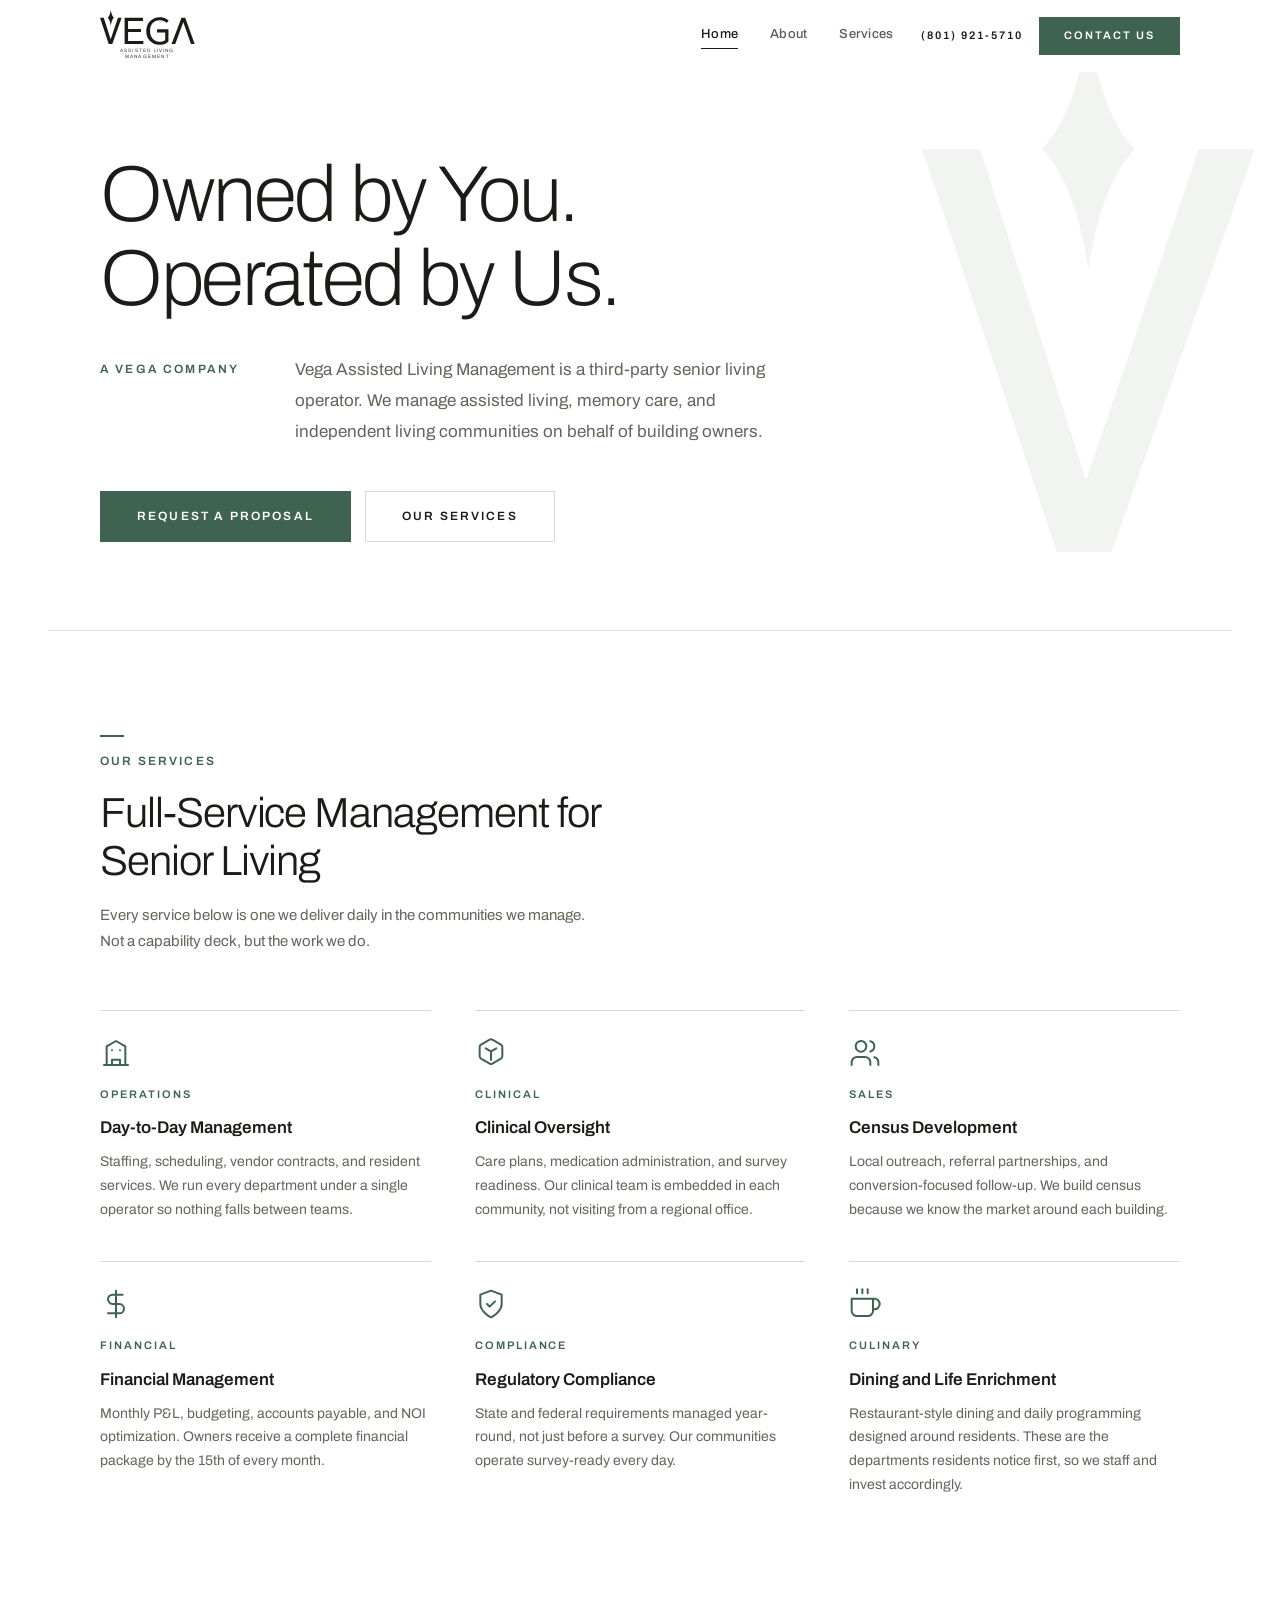
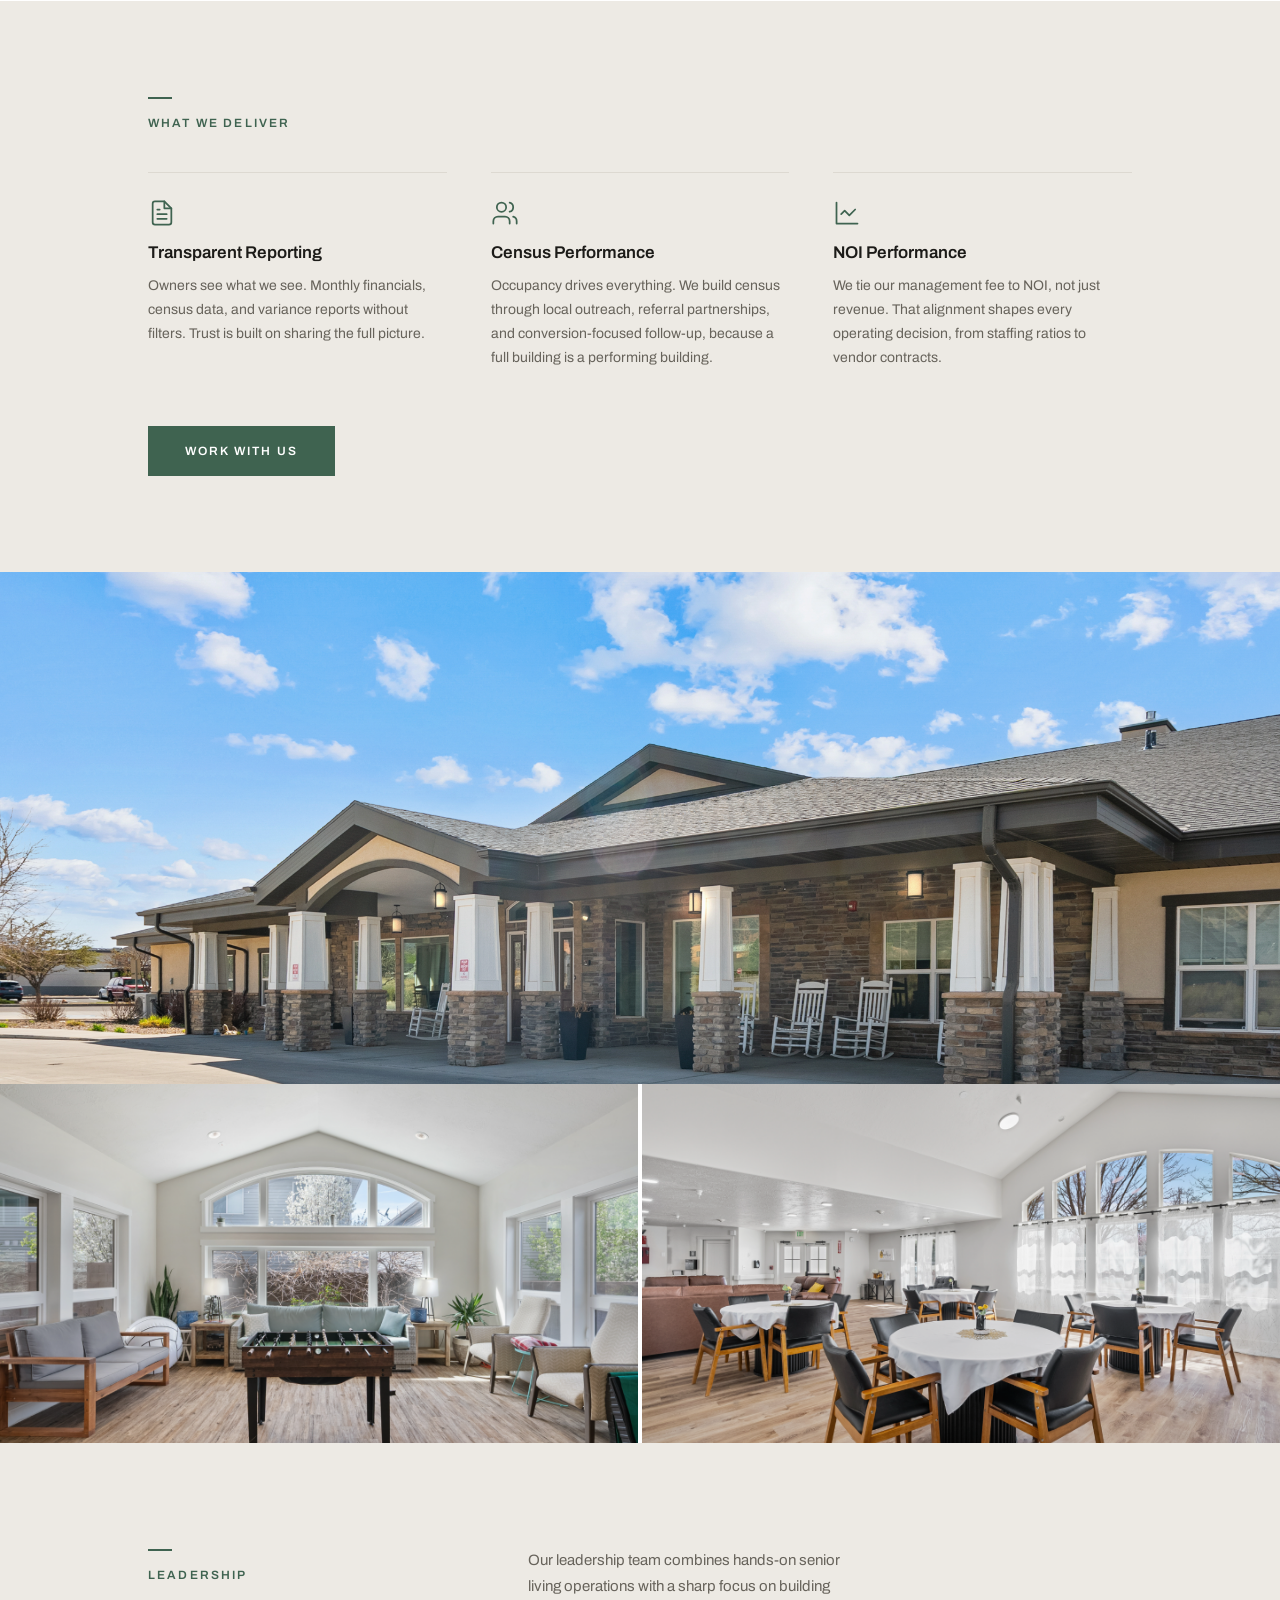
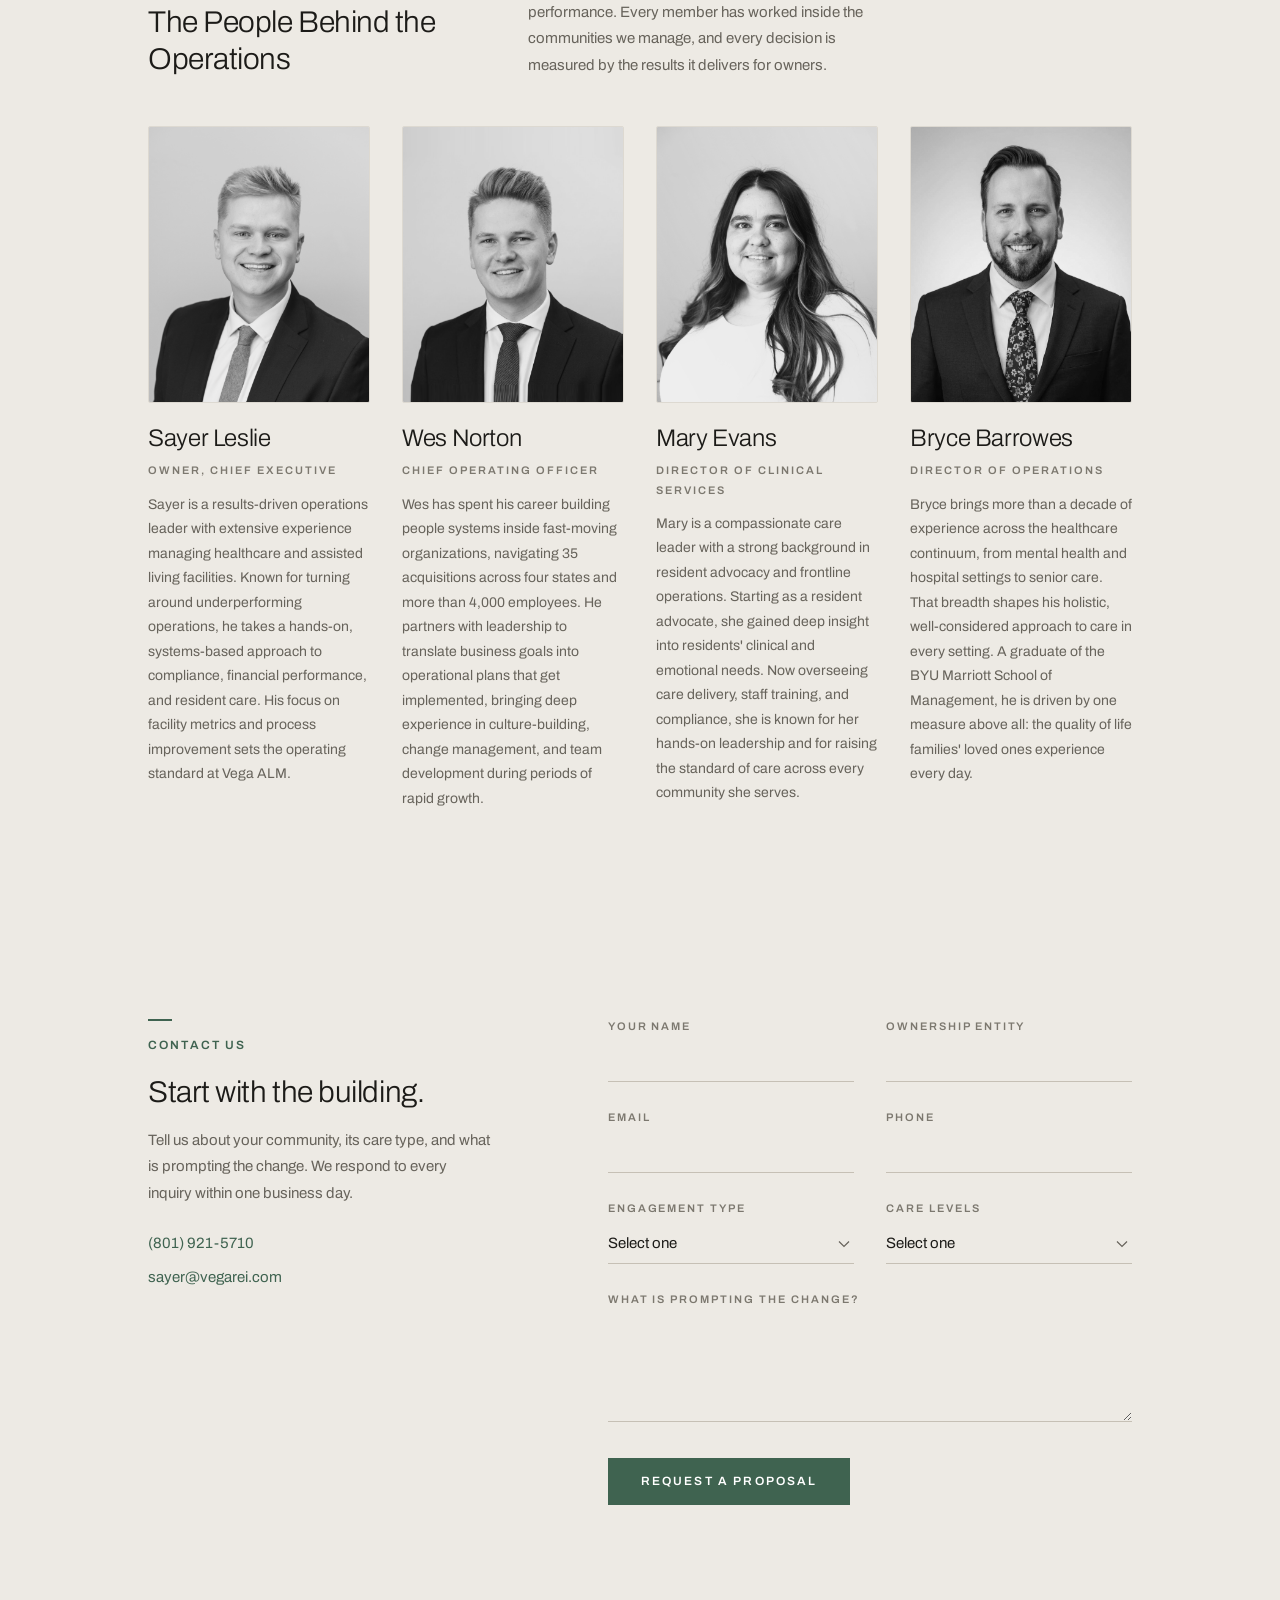
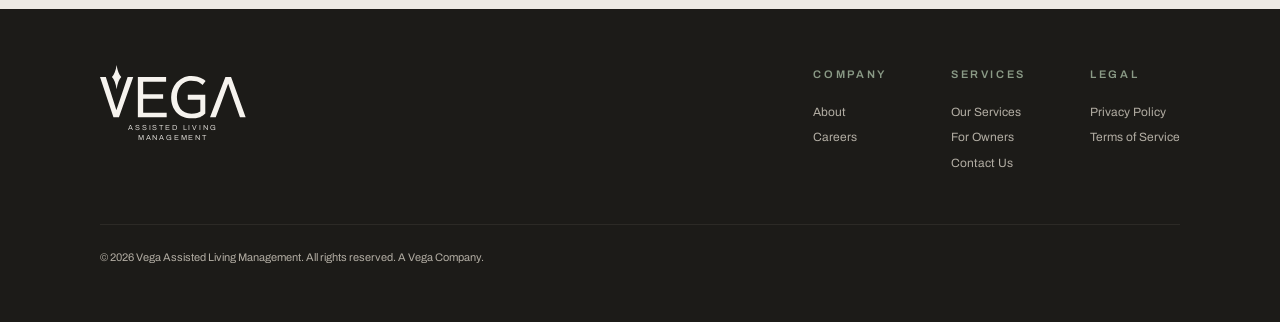
==== commit 05ce6128: "Show Bryce Barrowes as Director of Operations on ALM leadership Leadership grid moves to four column" ====
--- a/ALM/index.html
+++ b/ALM/index.html
@@ -1033,7 +1033,7 @@
 
 .home-leadership__grid {
   display: grid;
-  grid-template-columns: repeat(3, 1fr);
+  grid-template-columns: repeat(4, 1fr);
   gap: 36px 32px;
 }
 
@@ -2160,7 +2160,7 @@
   }
 
   .home-leadership__grid {
-    grid-template-columns: repeat(3, 1fr);
+    grid-template-columns: repeat(2, 1fr);
   }
 
   .leadership__grid {
@@ -2693,6 +2693,12 @@
           <h3 class="home-leader__name">Mary Evans</h3>
           <div class="home-leader__role">Director of Clinical Services</div>
           <p class="home-leader__bio">Mary is a compassionate care leader with a strong background in resident advocacy and frontline operations. Starting as a resident advocate, she gained deep insight into residents' clinical and emotional needs. Now overseeing care delivery, staff training, and compliance, she is known for her hands-on leadership and for raising the standard of care across every community she serves.</p>
+        </article>
+        <article class="home-leader">
+          <div class="home-leader__portrait photo-slot"><img src="assets/team/bryce-barrowes.png" alt="Bryce Barrowes"></div>
+          <h3 class="home-leader__name">Bryce Barrowes</h3>
+          <div class="home-leader__role">Director of Operations</div>
+          <p class="home-leader__bio">Bryce brings more than a decade of experience across the healthcare continuum, from mental health and hospital settings to senior care. That breadth shapes his holistic, well-considered approach to care in every setting. A graduate of the BYU Marriott School of Management, he is driven by one measure above all: the quality of life families' loved ones experience every day.</p>
         </article>
       </div>
     </div>
@@ -3388,14 +3394,47 @@
       btn.dataset.originalText = btn.textContent;
     }
 
-    btn.textContent = 'Received';
-    showToast(message);
-
-    // Reset after a moment
-    setTimeout(function() {
-      e.target.reset();
+    btn.textContent = 'Sending…';
+    btn.disabled = true;
+
+    var form = e.target;
+    var fd = new FormData(form);
+    var nameParts = (fd.get('name') || '').trim().split(/\s+/);
+    var interest = [fd.get('engagementType'), fd.get('careLevels')].filter(Boolean).join(' / ');
+    var notes = fd.get('message') || '';
+    if (fd.get('community')) notes = 'Community: ' + fd.get('community') + (notes ? '\n' + notes : '');
+    var data = {
+      first_name: nameParts.shift() || '',
+      last_name: nameParts.join(' '),
+      email: fd.get('email') || '',
+      phone: fd.get('phone') || '',
+      company: fd.get('entity') || '',
+      interest: interest,
+      message: notes,
+      referred_by: 'ALM Site',
+      ref: form.id === 'proposalForm' ? 'alm-proposal-page' : 'alm-contact'
+    };
+
+    fetch('https://script.google.com/a/macros/vegarei.com/s/AKfycbwVXoBjcByueFEXaQmNT5W1QTj9gqnZUhS7RyTd3TFIVAiahaLwaQ1rH0ncBCDV8kSk/exec', {
+      method: 'POST',
+      mode: 'no-cors',
+      headers: { 'Content-Type': 'application/json' },
+      body: JSON.stringify(data)
+    })
+    .then(function() {
+      btn.textContent = 'Received';
+      showToast(message);
+      form.reset();
+      setTimeout(function() {
+        btn.textContent = btn.dataset.originalText;
+        btn.disabled = false;
+      }, 3000);
+    })
+    .catch(function() {
+      showToast('Something went wrong. Please call or email us directly.');
       btn.textContent = btn.dataset.originalText;
-    }, 3000);
+      btn.disabled = false;
+    });
   };
 
   /* ========================================
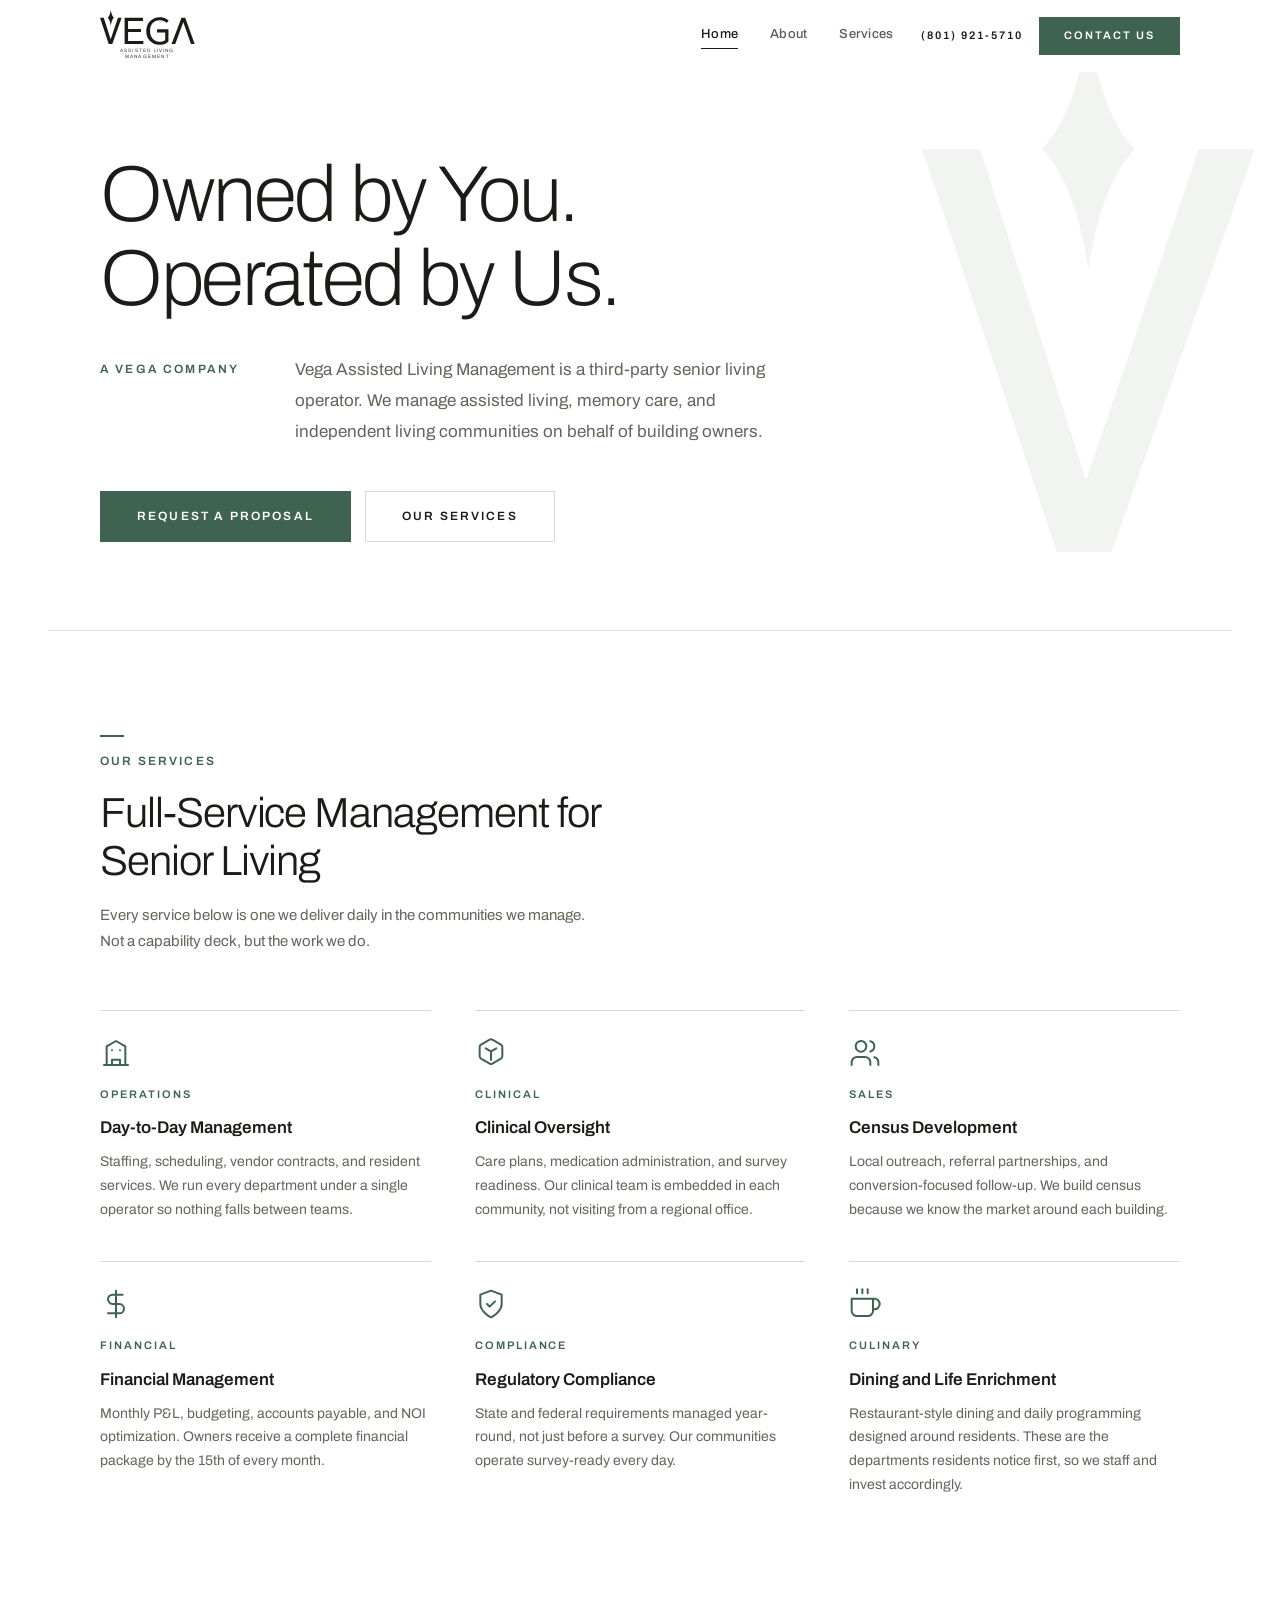
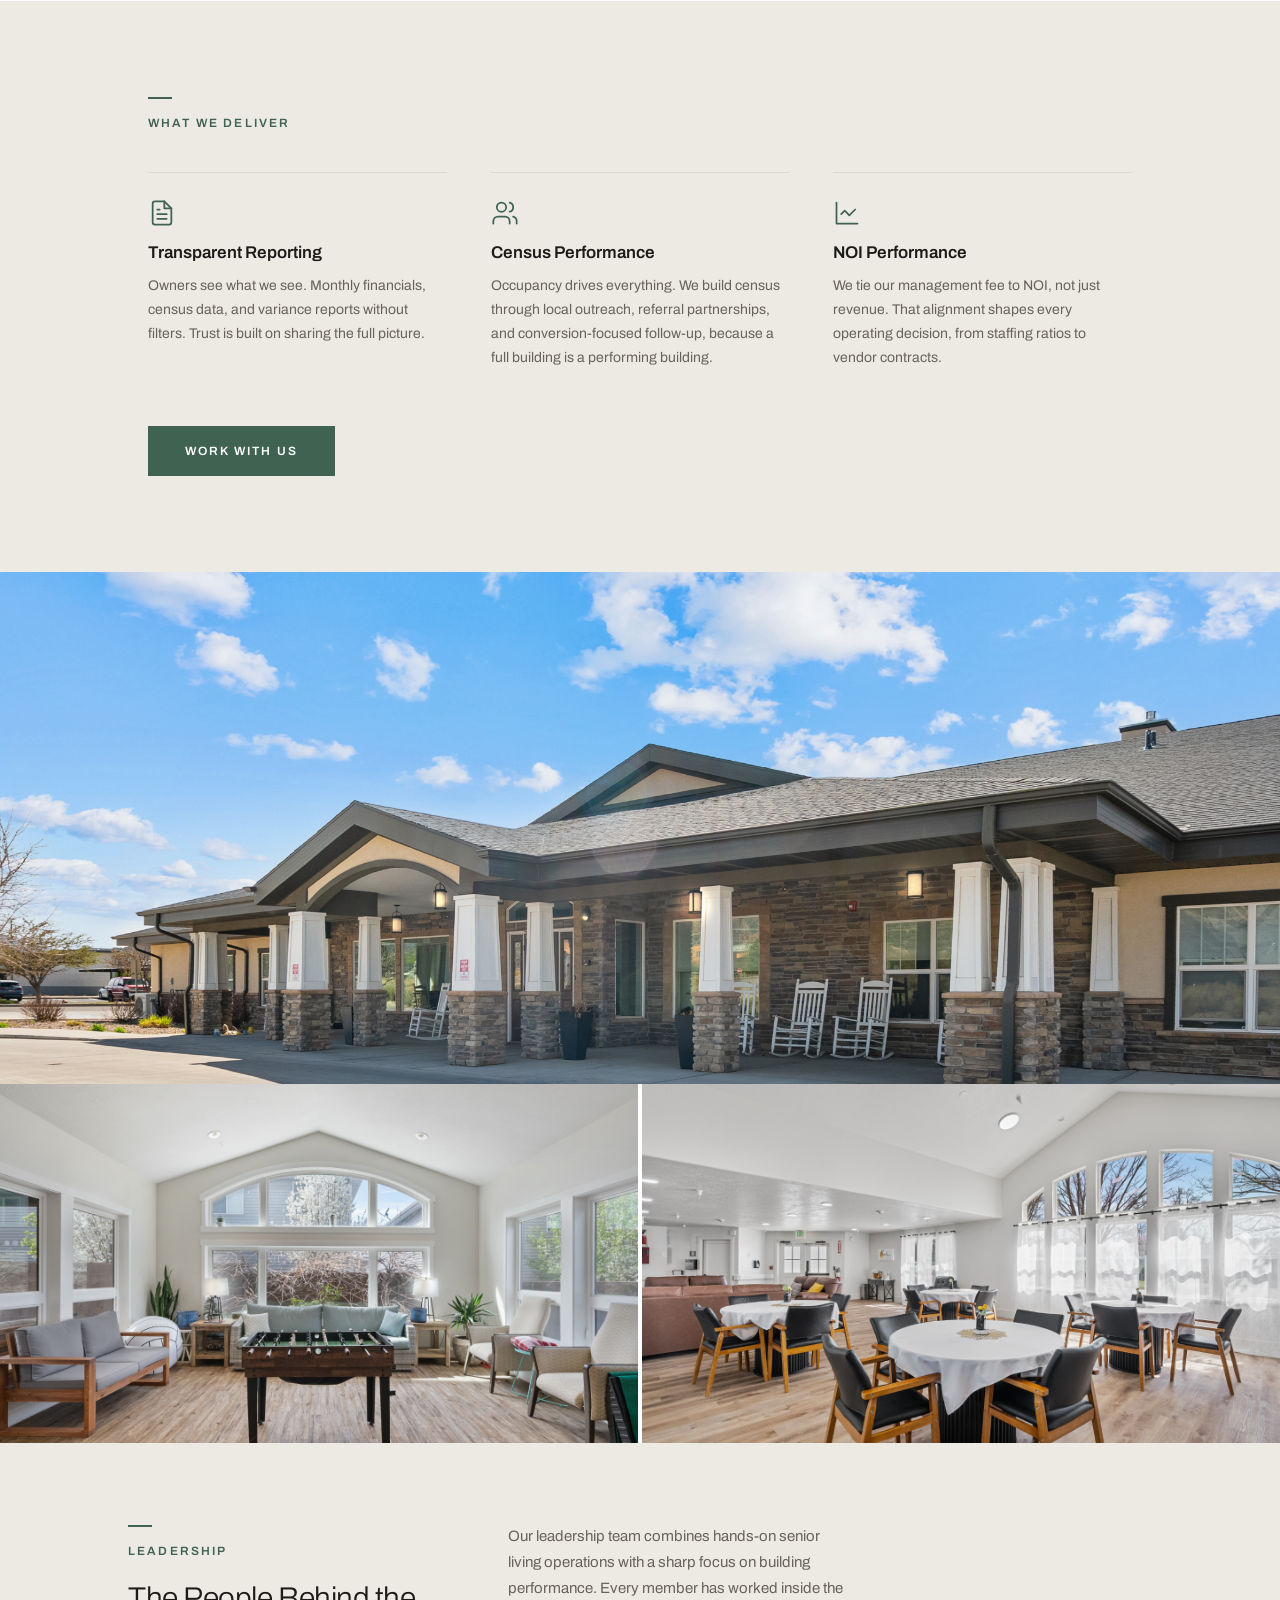
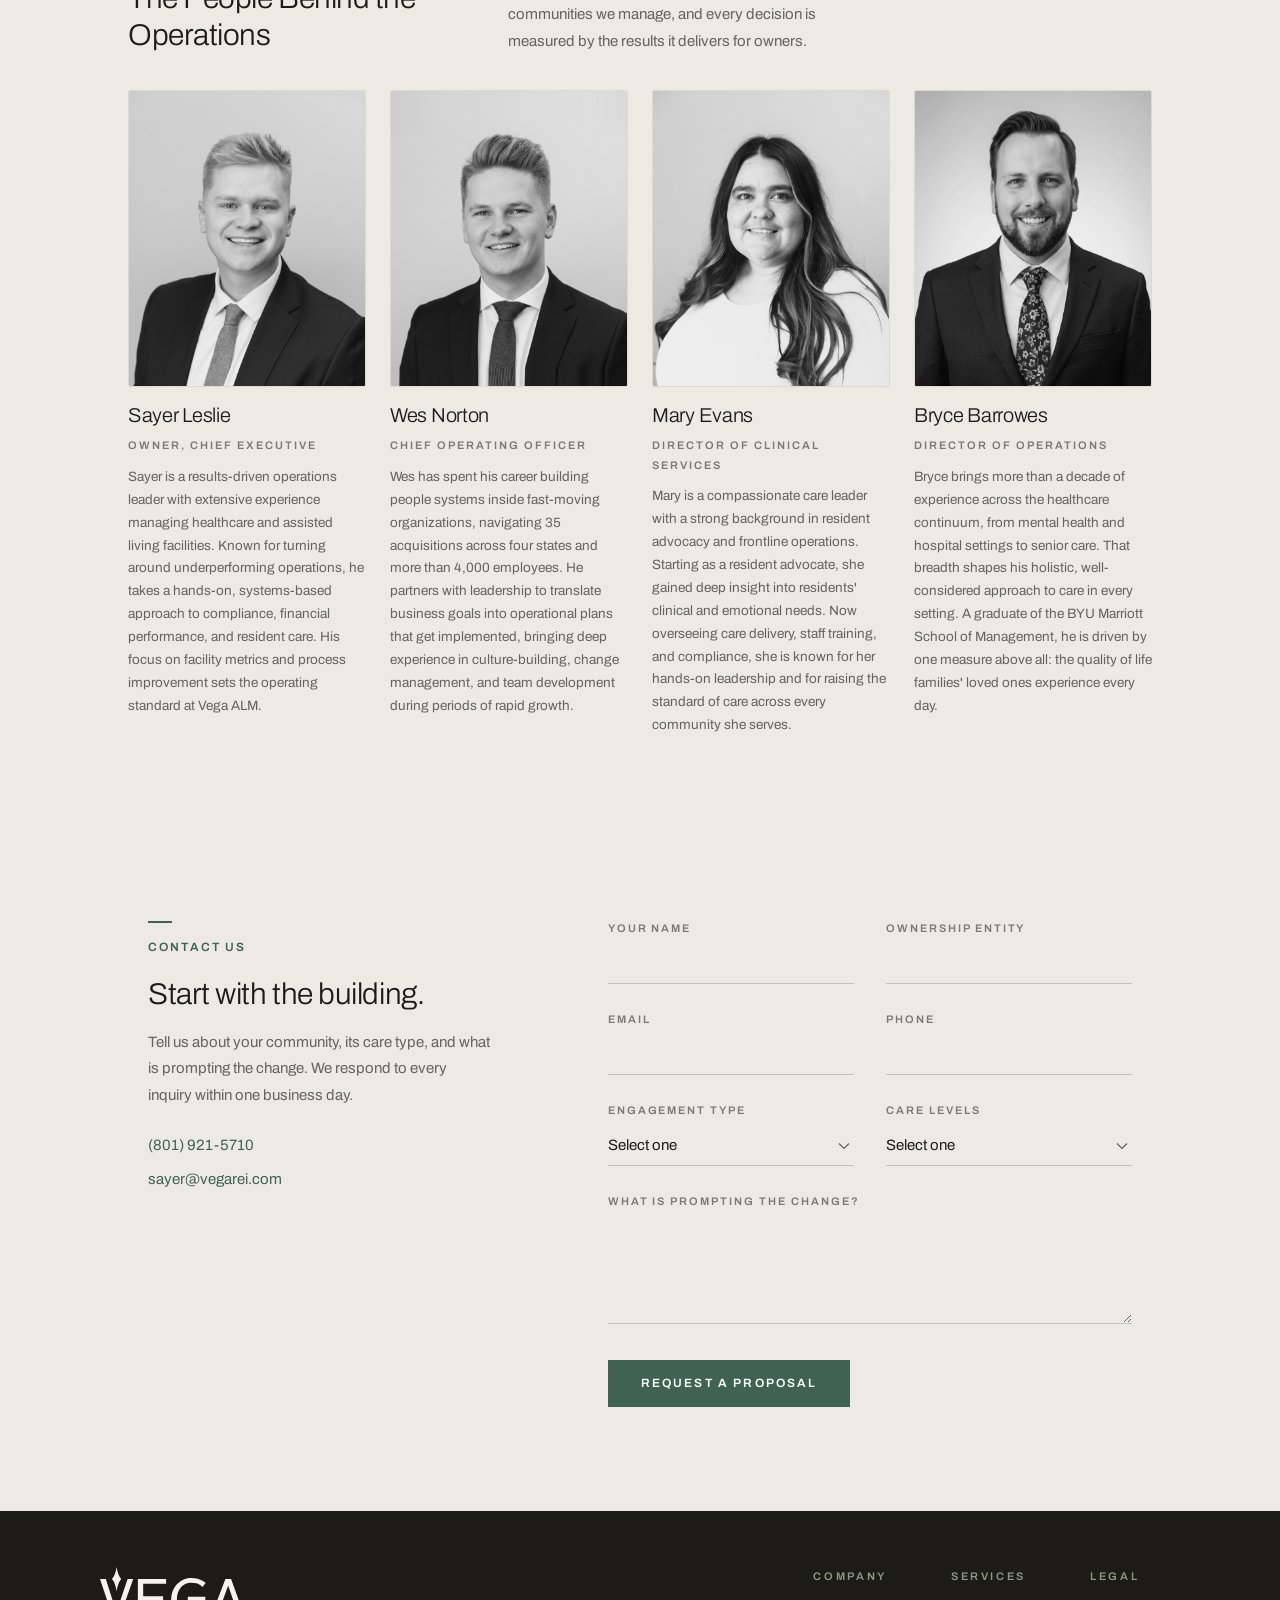
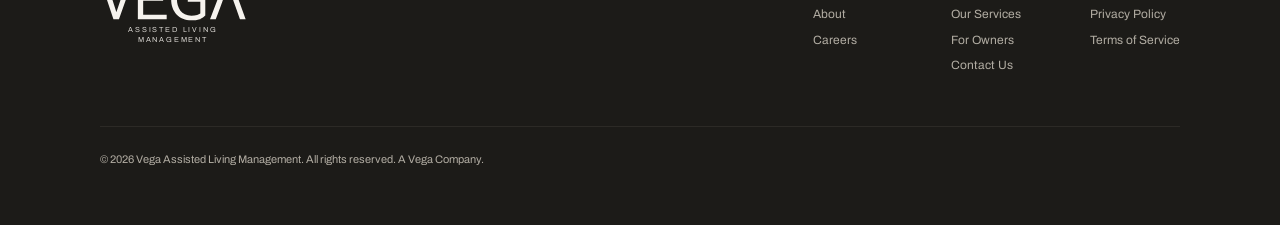
==== commit 820010ef: "Add leadership team to ALM About page and tighten section size The About page gets the same four lea" ====
--- a/ALM/index.html
+++ b/ALM/index.html
@@ -998,11 +998,11 @@
    ======================================== */
 .home-leadership {
   background: var(--surface-alt);
-  padding: var(--sp-26) 0;
+  padding: 80px 0;
 }
 
 .home-leadership__inner {
-  max-width: var(--container-max);
+  max-width: 1120px;
   margin: 0 auto;
   padding: 0 var(--gutter);
 }
@@ -1011,7 +1011,7 @@
   display: flex;
   align-items: flex-end;
   gap: 40px;
-  margin-bottom: 48px;
+  margin-bottom: 36px;
 }
 
 .home-leadership__head-left h2 {
@@ -1034,7 +1034,7 @@
 .home-leadership__grid {
   display: grid;
   grid-template-columns: repeat(4, 1fr);
-  gap: 36px 32px;
+  gap: 32px 24px;
 }
 
 .home-leader__portrait {
@@ -1045,11 +1045,11 @@
 
 .home-leader__name {
   font-weight: 300;
-  font-size: 24px;
+  font-size: 20px;
   line-height: 1.25;
   letter-spacing: -0.015em;
   color: var(--text-heading);
-  margin-top: 20px;
+  margin-top: 16px;
 }
 
 .home-leader__role {
@@ -1063,10 +1063,10 @@
 
 .home-leader__bio {
   font-weight: 400;
-  font-size: 14px;
-  line-height: 1.75;
+  font-size: 13.5px;
+  line-height: 1.7;
   color: var(--text-body);
-  margin-top: 12px;
+  margin-top: 10px;
 }
 
 .home-leader__phone {
@@ -2161,6 +2161,7 @@
 
   .home-leadership__grid {
     grid-template-columns: repeat(2, 1fr);
+    max-width: 680px;
   }
 
   .leadership__grid {
@@ -3040,6 +3041,47 @@
     </div>
   </section>
 
+  <!-- LEADERSHIP -->
+  <section class="home-leadership" aria-label="Leadership team">
+    <div class="home-leadership__inner">
+      <div class="home-leadership__head">
+        <div class="home-leadership__head-left">
+          <div class="eyebrow">Leadership</div>
+          <h2>The People Behind the Operations</h2>
+        </div>
+        <div class="home-leadership__head-right">
+          <p>Our leadership team combines hands-on senior living operations with a sharp focus on building performance. Every member has worked inside the communities we manage, and every decision is measured by the results it delivers for owners.</p>
+        </div>
+      </div>
+      <div class="home-leadership__grid">
+        <article class="home-leader">
+          <div class="home-leader__portrait photo-slot"><img src="assets/team/sayer-leslie.png" alt="Sayer Leslie"></div>
+          <h3 class="home-leader__name">Sayer Leslie</h3>
+          <div class="home-leader__role">Owner, Chief Executive</div>
+          <p class="home-leader__bio">Sayer is a results-driven operations leader with extensive experience managing healthcare and assisted living facilities. Known for turning around underperforming operations, he takes a hands-on, systems-based approach to compliance, financial performance, and resident care. His focus on facility metrics and process improvement sets the operating standard at Vega ALM.</p>
+        </article>
+        <article class="home-leader">
+          <div class="home-leader__portrait photo-slot"><img src="assets/team/wes-norton.png" alt="Wes Norton"></div>
+          <h3 class="home-leader__name">Wes Norton</h3>
+          <div class="home-leader__role">Chief Operating Officer</div>
+          <p class="home-leader__bio">Wes has spent his career building people systems inside fast-moving organizations, navigating 35 acquisitions across four states and more than 4,000 employees. He partners with leadership to translate business goals into operational plans that get implemented, bringing deep experience in culture-building, change management, and team development during periods of rapid growth.</p>
+        </article>
+        <article class="home-leader">
+          <div class="home-leader__portrait photo-slot"><img src="assets/team/mary-evans.png" alt="Mary Evans"></div>
+          <h3 class="home-leader__name">Mary Evans</h3>
+          <div class="home-leader__role">Director of Clinical Services</div>
+          <p class="home-leader__bio">Mary is a compassionate care leader with a strong background in resident advocacy and frontline operations. Starting as a resident advocate, she gained deep insight into residents' clinical and emotional needs. Now overseeing care delivery, staff training, and compliance, she is known for her hands-on leadership and for raising the standard of care across every community she serves.</p>
+        </article>
+        <article class="home-leader">
+          <div class="home-leader__portrait photo-slot"><img src="assets/team/bryce-barrowes.png" alt="Bryce Barrowes"></div>
+          <h3 class="home-leader__name">Bryce Barrowes</h3>
+          <div class="home-leader__role">Director of Operations</div>
+          <p class="home-leader__bio">Bryce brings more than a decade of experience across the healthcare continuum, from mental health and hospital settings to senior care. That breadth shapes his holistic, well-considered approach to care in every setting. A graduate of the BYU Marriott School of Management, he is driven by one measure above all: the quality of life families' loved ones experience every day.</p>
+        </article>
+      </div>
+    </div>
+  </section>
+
   <!-- VEGA RELATIONSHIP -->
   <section class="vega-relationship" aria-label="Relationship with Vega platform">
     <div class="vega-relationship__grid">
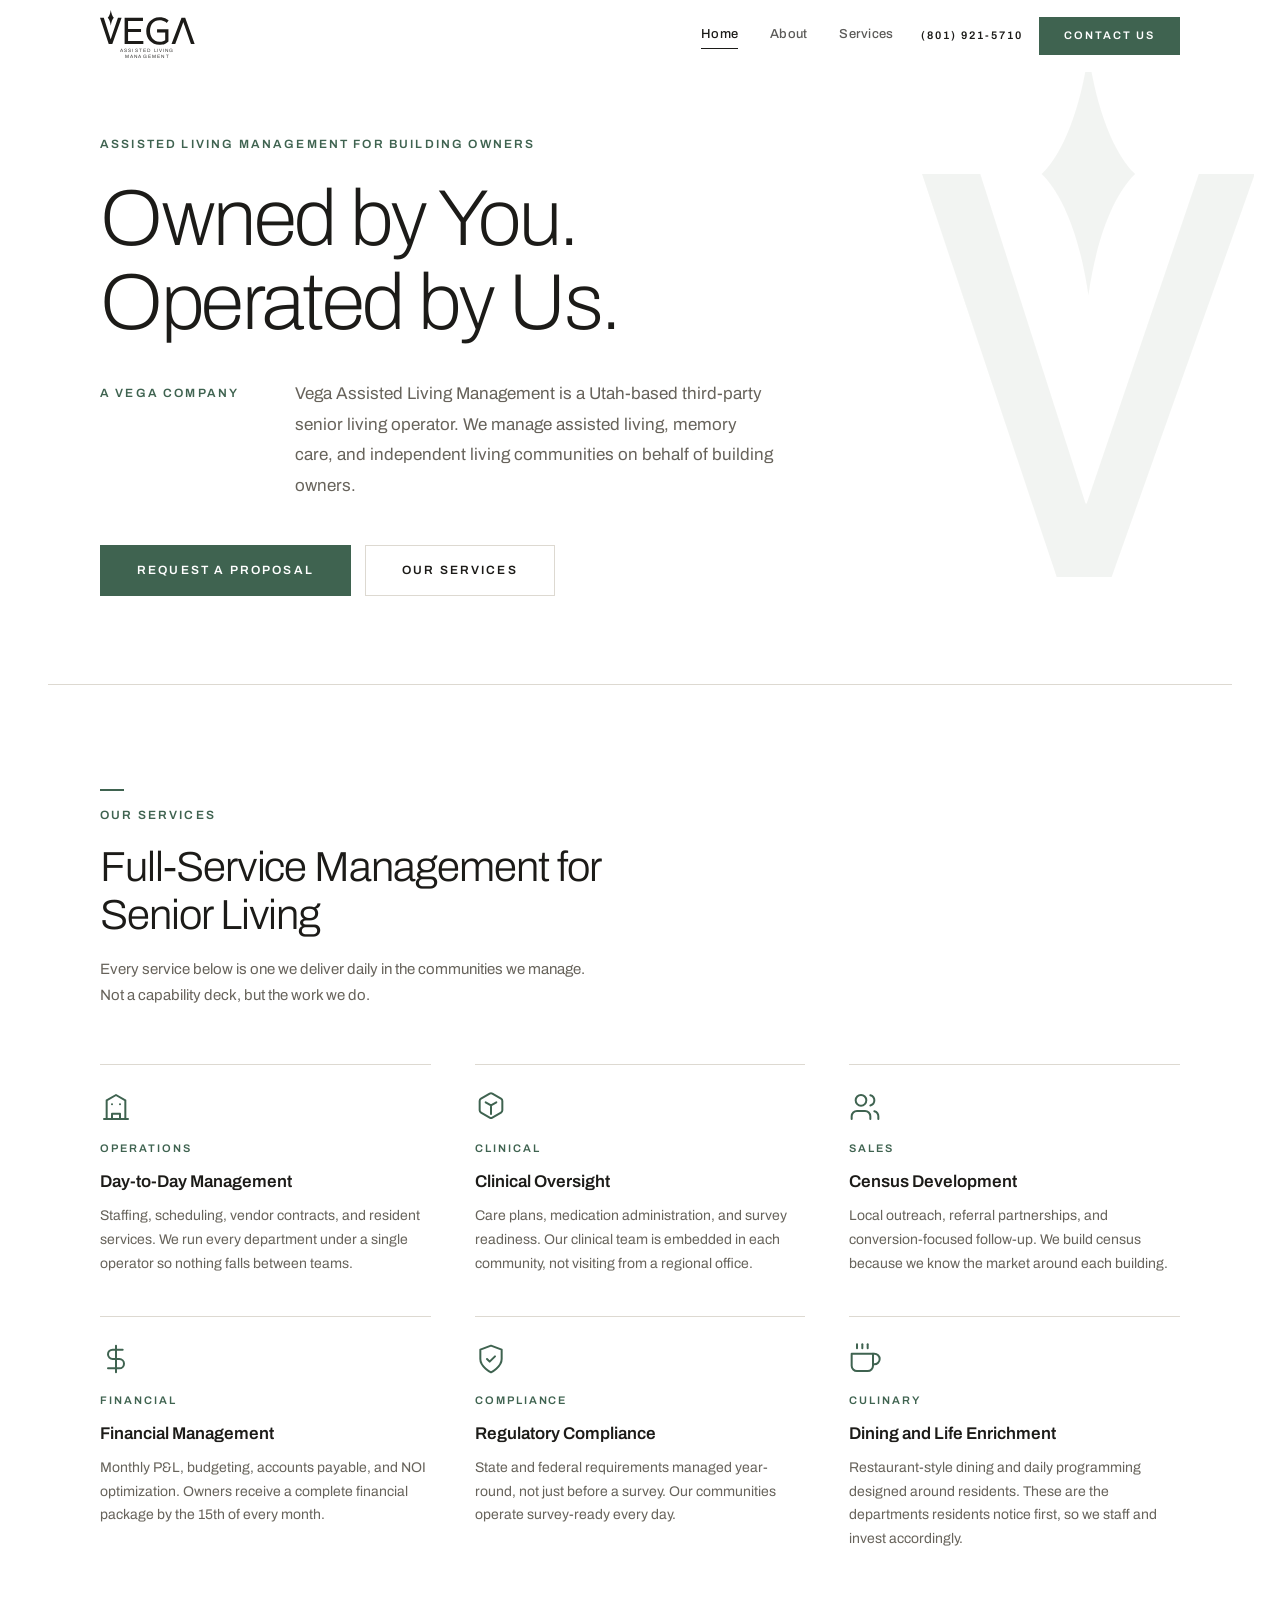
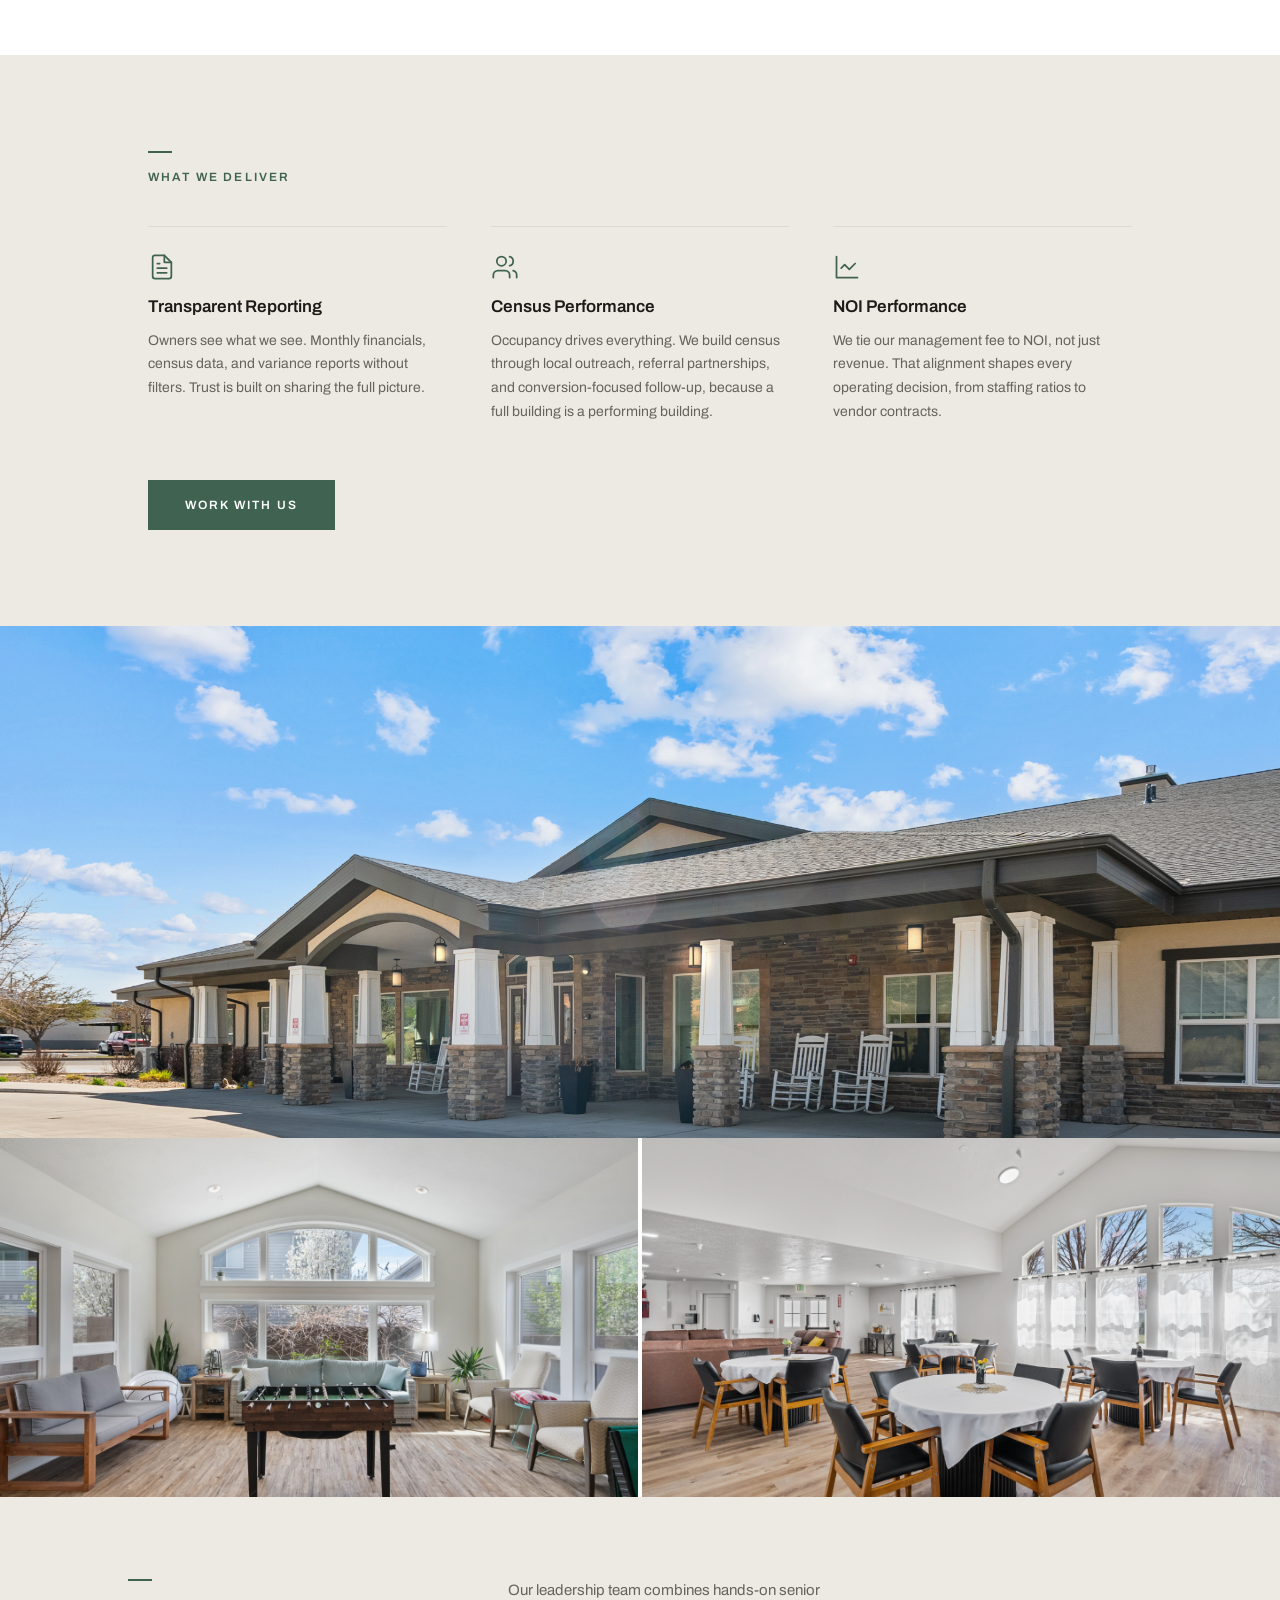
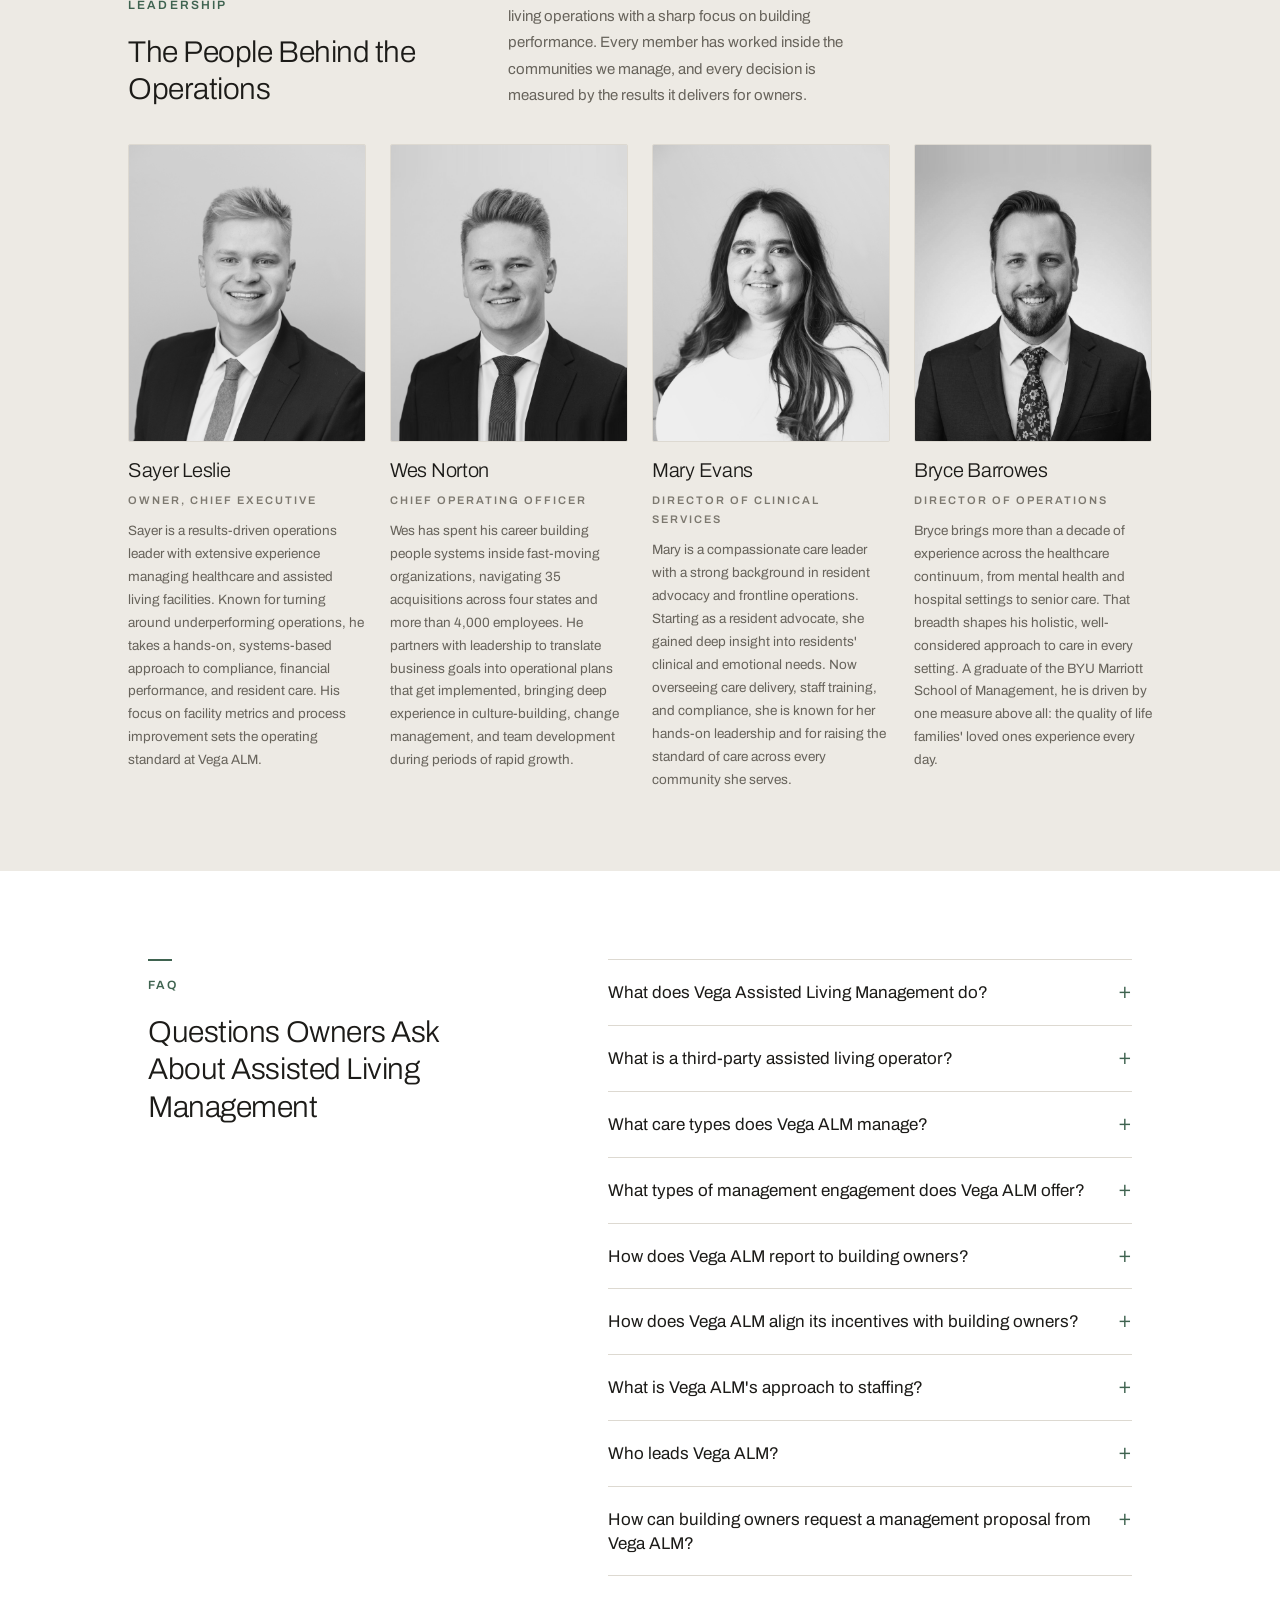
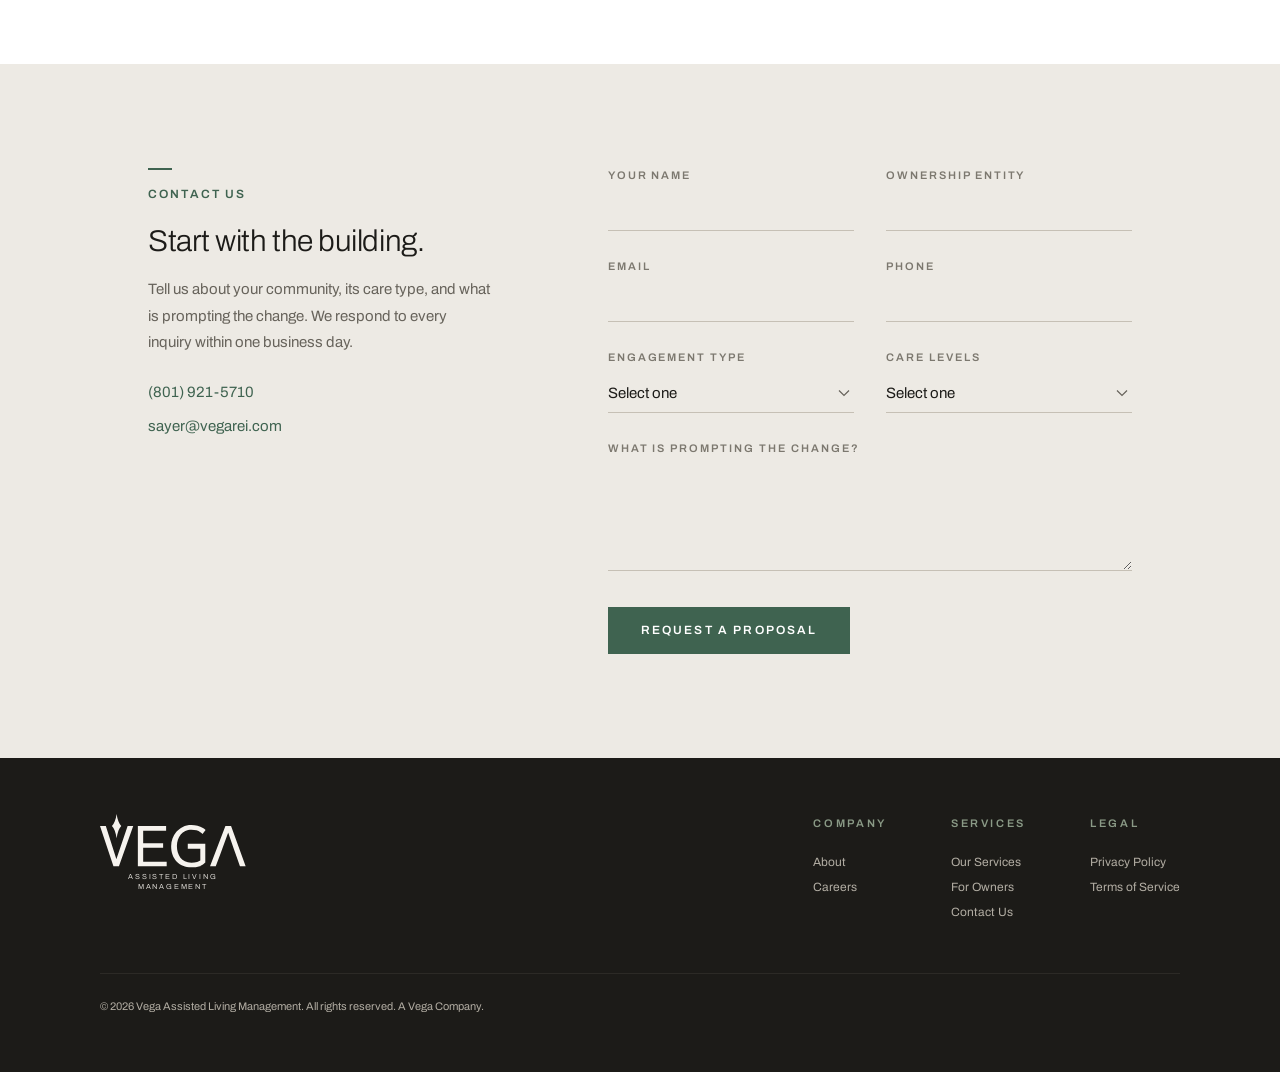
==== commit 4dcf00cf: "Optimize ALM site for search and answer engines Add a visible FAQ that mirrors the FAQPage schema, a" ====
--- a/ALM/index.html
+++ b/ALM/index.html
@@ -3,20 +3,20 @@
 <head>
 <meta charset="UTF-8">
 <meta name="viewport" content="width=device-width, initial-scale=1.0">
-<title>Vega Assisted Living Management | Third-Party Senior Living Operator</title>
-<meta name="description" content="Vega Assisted Living Management is a third-party senior living operator providing full-service management for assisted living, independent living, and memory care communities. Day-to-day operations, clinical oversight, census development, financial reporting, regulatory compliance, and dining — built for building owners who need measurable results.">
+<title>Vega Assisted Living Management | Third-Party Assisted Living Operator in Utah</title>
+<meta name="description" content="Utah-based third-party operator managing assisted living, memory care, and independent living communities for building owners. Request a management proposal.">
 <meta name="keywords" content="assisted living management, senior living operator, third-party management, assisted living operations, memory care management, independent living management, senior housing management, building owner operator, census development, senior living compliance">
 <meta name="robots" content="index, follow">
 <link rel="icon" type="image/svg+xml" href="/favicon.svg">
 <link rel="icon" type="image/png" sizes="32x32" href="/favicon-32.png">
 <link rel="icon" type="image/png" sizes="16x16" href="/favicon-16.png">
-<link rel="canonical" href="https://vegarei.com/ALM/">
+<link rel="canonical" href="https://www.vegarei.com/ALM/">
 
 <!-- Open Graph -->
 <meta property="og:type" content="website">
 <meta property="og:title" content="Vega Assisted Living Management | Third-Party Senior Living Operator">
 <meta property="og:description" content="Full-service third-party management for assisted living, independent living, and memory care communities. Operations, clinical oversight, financial reporting, and census development for building owners.">
-<meta property="og:url" content="https://vegarei.com/ALM/">
+<meta property="og:url" content="https://www.vegarei.com/ALM/">
 <meta property="og:site_name" content="Vega Assisted Living Management">
 <meta property="og:locale" content="en_US">
 
@@ -35,14 +35,40 @@
   "@type": "ProfessionalService",
   "name": "Vega Assisted Living Management",
   "alternateName": "Vega ALM",
-  "url": "https://vegarei.com/ALM/",
+  "url": "https://www.vegarei.com/ALM/",
   "description": "Vega Assisted Living Management is a third-party senior living operator providing full-service management for assisted living, independent living, and memory care communities on behalf of building owners.",
   "telephone": "+1-801-921-5710",
   "email": "sayer@vegarei.com",
+  "employee": [
+    {
+      "@type": "Person",
+      "name": "Sayer Leslie",
+      "jobTitle": "Owner, Chief Executive",
+      "image": "https://www.vegarei.com/ALM/assets/team/sayer-leslie.png"
+    },
+    {
+      "@type": "Person",
+      "name": "Wes Norton",
+      "jobTitle": "Chief Operating Officer",
+      "image": "https://www.vegarei.com/ALM/assets/team/wes-norton.png"
+    },
+    {
+      "@type": "Person",
+      "name": "Mary Evans",
+      "jobTitle": "Director of Clinical Services",
+      "image": "https://www.vegarei.com/ALM/assets/team/mary-evans.png"
+    },
+    {
+      "@type": "Person",
+      "name": "Bryce Barrowes",
+      "jobTitle": "Director of Operations",
+      "image": "https://www.vegarei.com/ALM/assets/team/bryce-barrowes.png"
+    }
+  ],
   "parentOrganization": {
     "@type": "Organization",
     "name": "Vega Companies",
-    "url": "https://vegarei.com"
+    "url": "https://www.vegarei.com/"
   },
   "address": {
     "@type": "PostalAddress",
@@ -133,7 +159,31 @@
       "name": "What does Vega Assisted Living Management do?",
       "acceptedAnswer": {
         "@type": "Answer",
-        "text": "Vega Assisted Living Management is a third-party senior living operator. We provide full-service management for assisted living, independent living, and memory care communities on behalf of building owners. Our services include day-to-day operations, clinical oversight, census development, financial management and reporting, regulatory compliance, dining, and life enrichment."
+        "text": "Vega Assisted Living Management (Vega ALM) is a Utah-based third-party senior living operator. We provide full-service management for assisted living, independent living, and memory care communities on behalf of building owners, including day-to-day operations, clinical oversight, census development, financial management and reporting, regulatory compliance, dining, and life enrichment."
+      }
+    },
+    {
+      "@type": "Question",
+      "name": "What is a third-party assisted living operator?",
+      "acceptedAnswer": {
+        "@type": "Answer",
+        "text": "A third-party assisted living operator runs a senior living community on behalf of the building's owner under a management agreement. The owner keeps the real estate, and the operator handles staffing, resident care, census development, compliance, and financial reporting."
+      }
+    },
+    {
+      "@type": "Question",
+      "name": "What care types does Vega ALM manage?",
+      "acceptedAnswer": {
+        "@type": "Answer",
+        "text": "Vega ALM manages assisted living, independent living, memory care, and mixed-acuity communities. Our clinical team, operations staff, and reporting systems are built to support each care type with the appropriate level of oversight and compliance."
+      }
+    },
+    {
+      "@type": "Question",
+      "name": "What types of management engagement does Vega ALM offer?",
+      "acceptedAnswer": {
+        "@type": "Answer",
+        "text": "Vega ALM offers three engagement types: Stabilized Management for performing communities, Turnaround for underperforming communities or regulatory recovery, and Lease-Up for pre-opening staffing, licensing, and census development on new construction."
       }
     },
     {
@@ -146,14 +196,6 @@
     },
     {
       "@type": "Question",
-      "name": "What types of management engagement does Vega ALM offer?",
-      "acceptedAnswer": {
-        "@type": "Answer",
-        "text": "Vega ALM offers three engagement types: Stabilized Management for performing communities, Turnaround for underperforming communities or regulatory recovery, and Lease-Up for pre-opening staffing, licensing, and census development on new construction."
-      }
-    },
-    {
-      "@type": "Question",
       "name": "How does Vega ALM align its incentives with building owners?",
       "acceptedAnswer": {
         "@type": "Answer",
@@ -162,26 +204,26 @@
     },
     {
       "@type": "Question",
-      "name": "How can building owners request a management proposal from Vega ALM?",
+      "name": "What is Vega ALM's approach to staffing?",
       "acceptedAnswer": {
         "@type": "Answer",
-        "text": "Building owners can request a management proposal by completing the form on our website or by contacting us directly at (801) 921-5710 or sayer@vegarei.com. We tailor each proposal to the ownership structure, care type, and operating goals. All submissions are treated as confidential."
+        "text": "Vega ALM staffs to efficiency: the right people in the right roles at the right ratios. We use a consistent assignment model where caregivers work with the same group of residents every shift, building genuine relationships and improving quality of care."
       }
     },
     {
       "@type": "Question",
-      "name": "What care types does Vega ALM manage?",
+      "name": "Who leads Vega ALM?",
       "acceptedAnswer": {
         "@type": "Answer",
-        "text": "Vega ALM manages assisted living, independent living, memory care, and mixed-acuity communities. Our clinical team, operations staff, and reporting systems are built to support each care type with the appropriate level of oversight and compliance."
+        "text": "Vega ALM is led by Sayer Leslie, Owner and Chief Executive; Wes Norton, Chief Operating Officer; Mary Evans, Director of Clinical Services; and Bryce Barrowes, Director of Operations."
       }
     },
     {
       "@type": "Question",
-      "name": "What is Vega ALM's approach to staffing?",
+      "name": "How can building owners request a management proposal from Vega ALM?",
       "acceptedAnswer": {
         "@type": "Answer",
-        "text": "Vega ALM staffs to efficiency — the right people in the right roles at the right ratios. We use a consistent assignment model where caregivers work with the same group of residents every shift, building genuine relationships and improving quality of care."
+        "text": "Building owners can request a management proposal by completing the form on this page or by contacting us directly at (801) 921-5710 or sayer@vegarei.com. We tailor each proposal to the ownership structure, care type, and operating goals. All submissions are treated as confidential."
       }
     }
   ]
@@ -198,13 +240,13 @@
       "@type": "ListItem",
       "position": 1,
       "name": "Vega Companies",
-      "item": "https://vegarei.com/"
+      "item": "https://www.vegarei.com/"
     },
     {
       "@type": "ListItem",
       "position": 2,
       "name": "Assisted Living Management",
-      "item": "https://vegarei.com/ALM/"
+      "item": "https://www.vegarei.com/ALM/"
     }
   ]
 }
@@ -925,7 +967,7 @@
   display: flex;
   flex-direction: column;
   justify-content: flex-end;
-  padding: 0 var(--gutter) 88px;
+  padding: 136px var(--gutter) 88px;
   position: relative;
   overflow: hidden;
   background: var(--surface-base);
@@ -956,6 +998,17 @@
   color: var(--text-heading);
 }
 
+.home-hero__kicker {
+  display: block;
+  font-weight: 600;
+  font-size: 12px;
+  line-height: 1.4;
+  letter-spacing: 0.18em;
+  text-transform: uppercase;
+  color: var(--accent);
+  margin-bottom: 24px;
+}
+
 .home-hero__sub {
   margin-top: 34px;
   display: flex;
@@ -1080,6 +1133,89 @@
 
 .home-leader__phone:hover {
   color: var(--link-hover);
+}
+
+/* ========================================
+   HOMEPAGE: FAQ
+   ======================================== */
+.faq {
+  background: var(--surface-base);
+  padding: 88px 0;
+}
+
+.faq__inner {
+  display: grid;
+  grid-template-columns: 0.85fr 1.15fr;
+  gap: 72px;
+  max-width: var(--container-max);
+  margin: 0 auto;
+  padding: 0 var(--gutter);
+}
+
+.faq__head h2 {
+  font-weight: 300;
+  font-size: 30px;
+  line-height: 1.24;
+  letter-spacing: -0.015em;
+  color: var(--text-heading);
+  max-width: 18ch;
+}
+
+.faq__item {
+  border-bottom: 1px solid var(--border-on-light);
+}
+
+.faq__item:first-child {
+  border-top: 1px solid var(--border-on-light);
+}
+
+.faq__q {
+  list-style: none;
+  cursor: pointer;
+  display: flex;
+  justify-content: space-between;
+  align-items: baseline;
+  gap: 24px;
+  padding: 20px 0;
+  font-weight: 400;
+  font-size: 17px;
+  line-height: 1.4;
+  color: var(--text-heading);
+}
+
+.faq__q::-webkit-details-marker { display: none; }
+
+.faq__q::after {
+  content: '+';
+  font-weight: 300;
+  font-size: 22px;
+  line-height: 1;
+  color: var(--accent);
+  transition: transform var(--dur-fast) var(--ease-standard);
+}
+
+.faq__item[open] .faq__q::after {
+  transform: rotate(45deg);
+}
+
+.faq__a {
+  font-size: 15px;
+  line-height: 1.75;
+  color: var(--text-body);
+  padding: 0 0 22px;
+  max-width: 62ch;
+}
+
+@media (max-width: 1024px) {
+  .faq__inner {
+    grid-template-columns: 1fr;
+    gap: 32px;
+  }
+}
+
+@media (max-width: 768px) {
+  .faq { padding: 64px 0; }
+  .faq__q { font-size: 16px; }
 }
 
 /* ========================================
@@ -2563,10 +2699,10 @@
       </svg>
     </div>
     <div class="home-hero__content">
-      <h1 class="home-hero__title">Owned by You.<br>Operated by Us.</h1>
+      <h1 class="home-hero__title"><span class="home-hero__kicker">Assisted Living Management for Building Owners</span>Owned by You.<br>Operated by Us.</h1>
       <div class="home-hero__sub">
         <span class="home-hero__tag">A Vega Company</span>
-        <p class="home-hero__desc">Vega Assisted Living Management is a third-party senior living operator. We manage assisted living, memory care, and independent living communities on behalf of building owners.</p>
+        <p class="home-hero__desc">Vega Assisted Living Management is a Utah-based third-party senior living operator. We manage assisted living, memory care, and independent living communities on behalf of building owners.</p>
       </div>
       <div class="home-hero__actions">
         <a class="btn btn--solid btn--lg" href="#contact" onclick="scrollToSection(event,'contact')">Request a Proposal</a>
@@ -2701,6 +2837,54 @@
           <div class="home-leader__role">Director of Operations</div>
           <p class="home-leader__bio">Bryce brings more than a decade of experience across the healthcare continuum, from mental health and hospital settings to senior care. That breadth shapes his holistic, well-considered approach to care in every setting. A graduate of the BYU Marriott School of Management, he is driven by one measure above all: the quality of life families' loved ones experience every day.</p>
         </article>
+      </div>
+    </div>
+  </section>
+
+  <!-- FAQ -->
+  <section class="faq" aria-label="Frequently asked questions">
+    <div class="faq__inner">
+      <div class="faq__head">
+        <div class="eyebrow">FAQ</div>
+        <h2>Questions Owners Ask About Assisted Living Management</h2>
+      </div>
+      <div class="faq__list">
+        <details class="faq__item">
+          <summary class="faq__q">What does Vega Assisted Living Management do?</summary>
+          <p class="faq__a">Vega Assisted Living Management (Vega ALM) is a Utah-based third-party senior living operator. We provide full-service management for assisted living, independent living, and memory care communities on behalf of building owners, including day-to-day operations, clinical oversight, census development, financial management and reporting, regulatory compliance, dining, and life enrichment.</p>
+        </details>
+        <details class="faq__item">
+          <summary class="faq__q">What is a third-party assisted living operator?</summary>
+          <p class="faq__a">A third-party assisted living operator runs a senior living community on behalf of the building&#x27;s owner under a management agreement. The owner keeps the real estate, and the operator handles staffing, resident care, census development, compliance, and financial reporting.</p>
+        </details>
+        <details class="faq__item">
+          <summary class="faq__q">What care types does Vega ALM manage?</summary>
+          <p class="faq__a">Vega ALM manages assisted living, independent living, memory care, and mixed-acuity communities. Our clinical team, operations staff, and reporting systems are built to support each care type with the appropriate level of oversight and compliance.</p>
+        </details>
+        <details class="faq__item">
+          <summary class="faq__q">What types of management engagement does Vega ALM offer?</summary>
+          <p class="faq__a">Vega ALM offers three engagement types: Stabilized Management for performing communities, Turnaround for underperforming communities or regulatory recovery, and Lease-Up for pre-opening staffing, licensing, and census development on new construction.</p>
+        </details>
+        <details class="faq__item">
+          <summary class="faq__q">How does Vega ALM report to building owners?</summary>
+          <p class="faq__a">Every owner receives a complete financial package by the 15th of the following month, including a community-level profit and loss statement, a census and occupancy dashboard, and a rolling 12-month trend report. Quarterly reports include capital expenditure reviews and staffing audits. Annual budgets are built collaboratively with each ownership group.</p>
+        </details>
+        <details class="faq__item">
+          <summary class="faq__q">How does Vega ALM align its incentives with building owners?</summary>
+          <p class="faq__a">Vega ALM ties its management fee to NOI performance, not just revenue. This alignment shapes every operating decision, from staffing ratios to vendor contracts. When the community performs, the partnership performs.</p>
+        </details>
+        <details class="faq__item">
+          <summary class="faq__q">What is Vega ALM&#x27;s approach to staffing?</summary>
+          <p class="faq__a">Vega ALM staffs to efficiency: the right people in the right roles at the right ratios. We use a consistent assignment model where caregivers work with the same group of residents every shift, building genuine relationships and improving quality of care.</p>
+        </details>
+        <details class="faq__item">
+          <summary class="faq__q">Who leads Vega ALM?</summary>
+          <p class="faq__a">Vega ALM is led by Sayer Leslie, Owner and Chief Executive; Wes Norton, Chief Operating Officer; Mary Evans, Director of Clinical Services; and Bryce Barrowes, Director of Operations.</p>
+        </details>
+        <details class="faq__item">
+          <summary class="faq__q">How can building owners request a management proposal from Vega ALM?</summary>
+          <p class="faq__a">Building owners can request a management proposal by completing the form on this page or by contacting us directly at (801) 921-5710 or sayer@vegarei.com. We tailor each proposal to the ownership structure, care type, and operating goals. All submissions are treated as confidential.</p>
+        </details>
       </div>
     </div>
   </section>
@@ -2964,7 +3148,7 @@
   </section>
 
   <!-- STATS BAND -->
-  <section class="stats-band" aria-label="Company performance">
+  <section class="stats-band" aria-label="Company performance" hidden>
     <div class="stats-band__inner">
       <div class="stats-band__grid">
         <div class="stats-band__item">
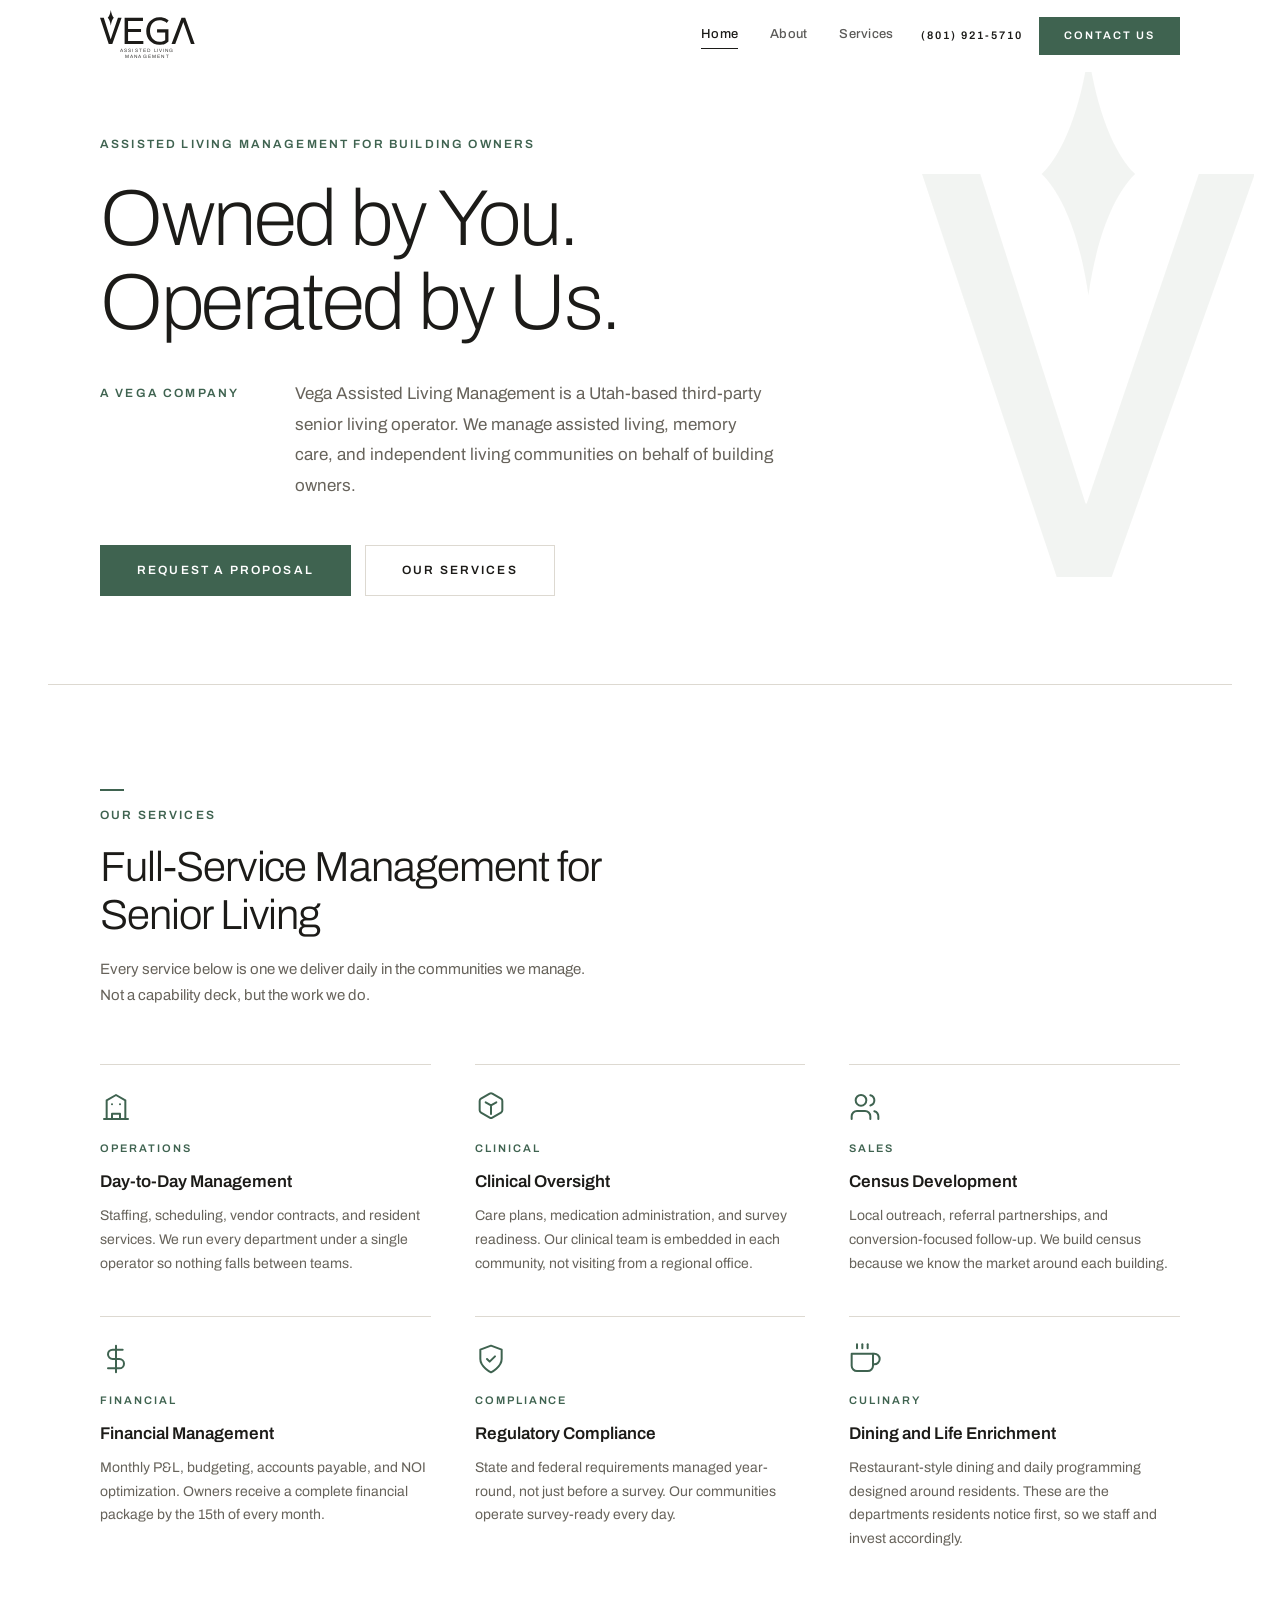
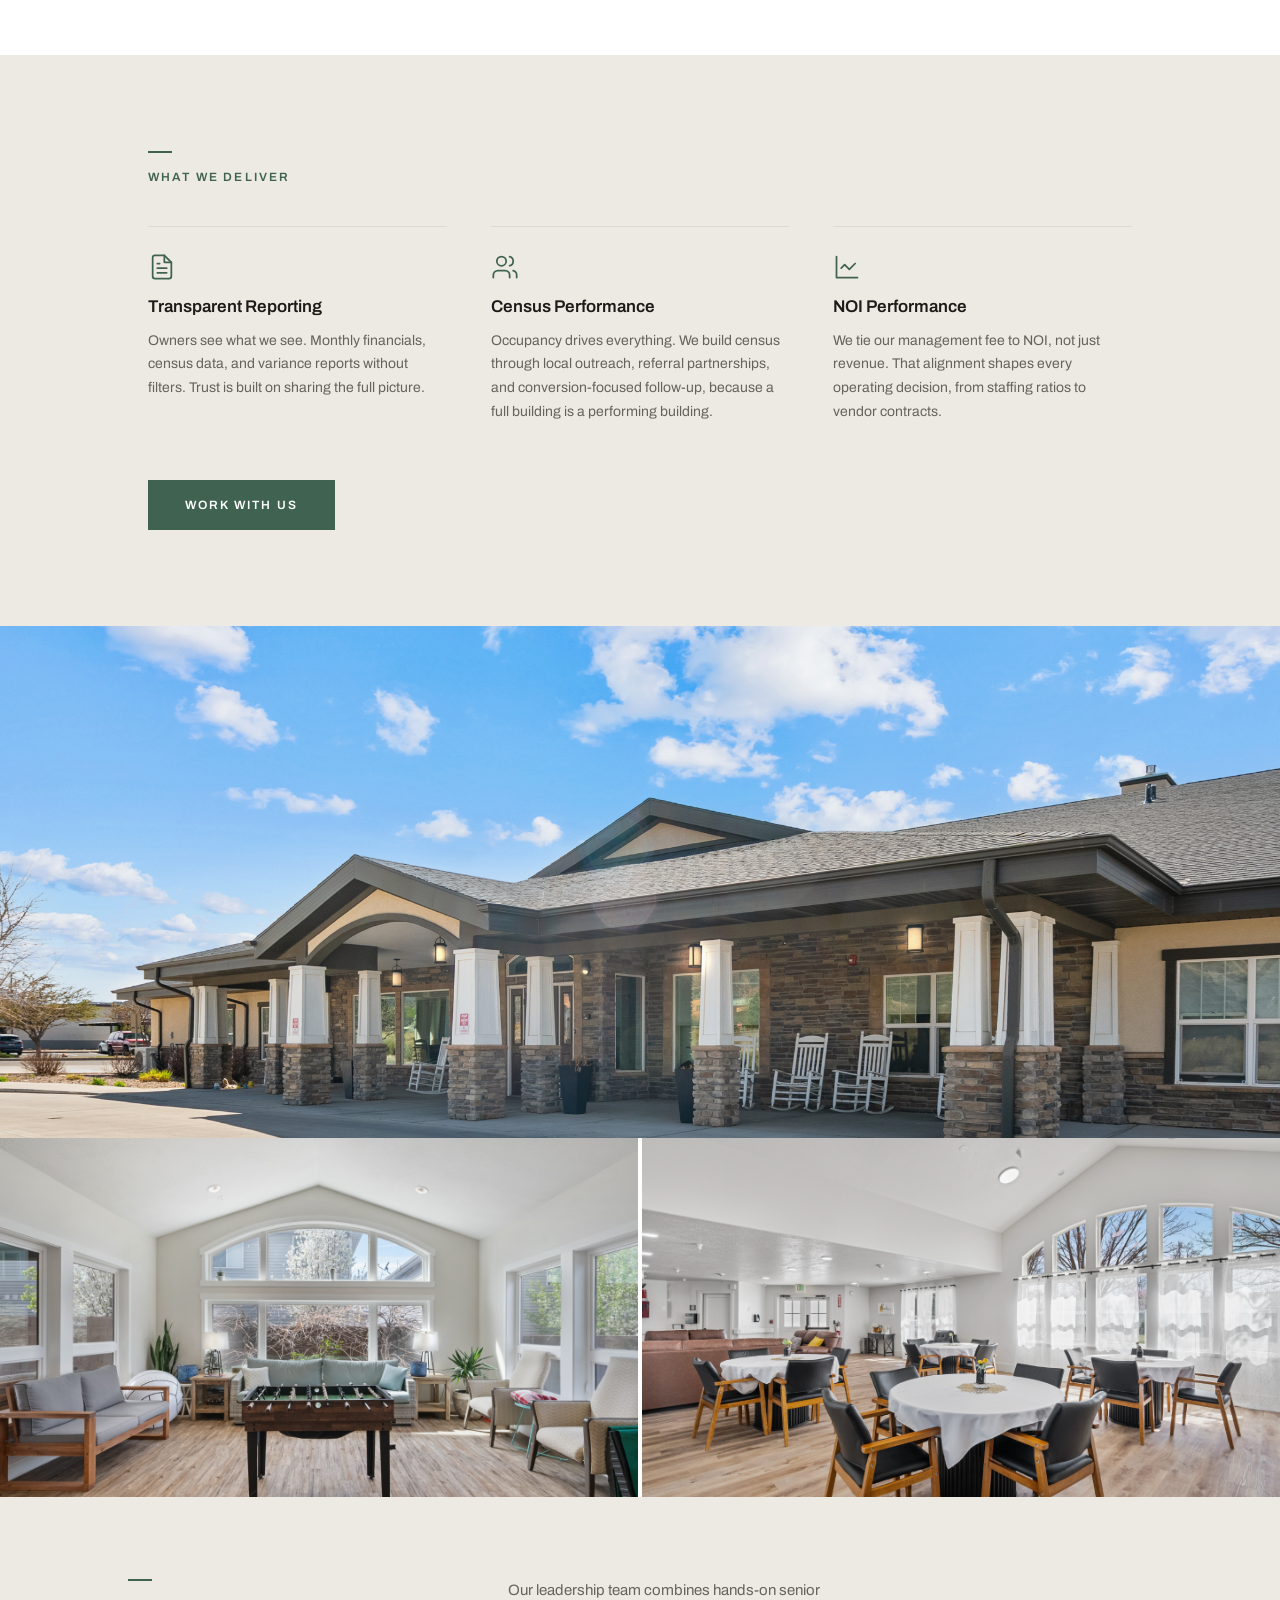
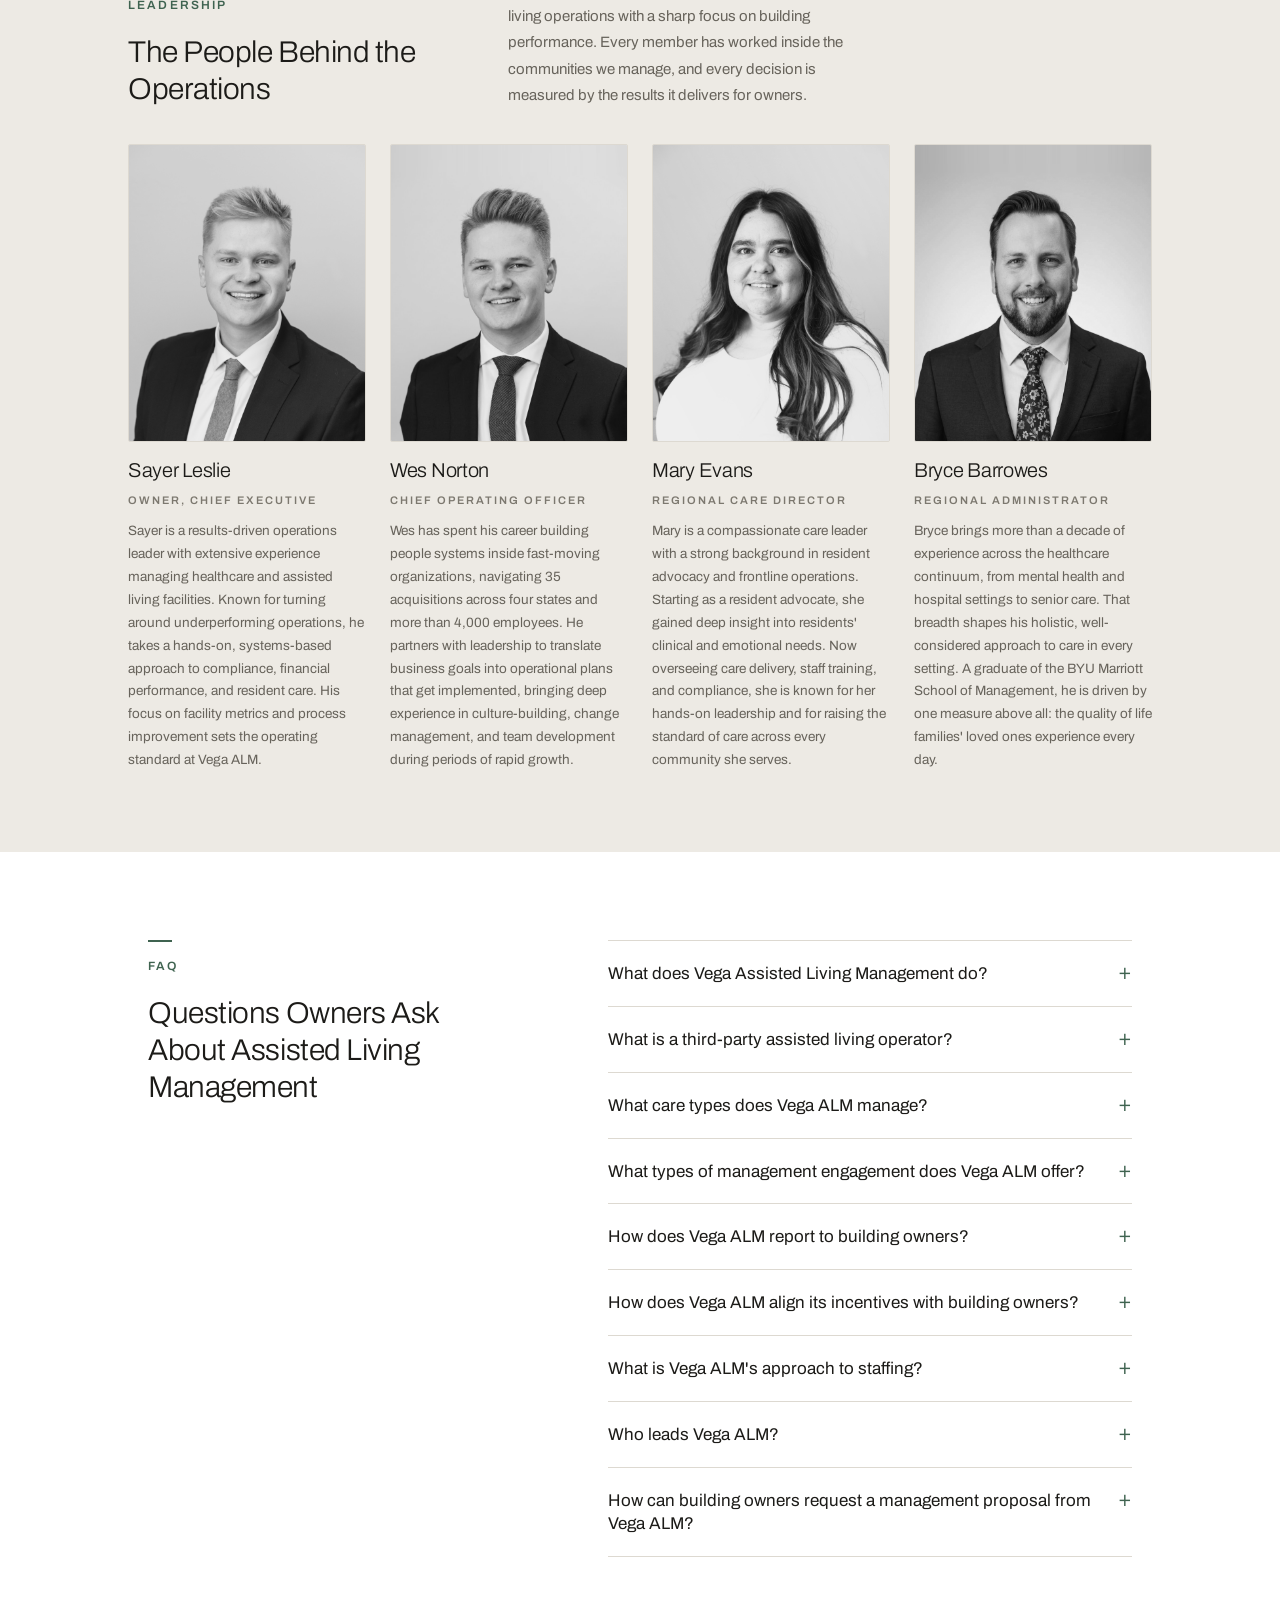
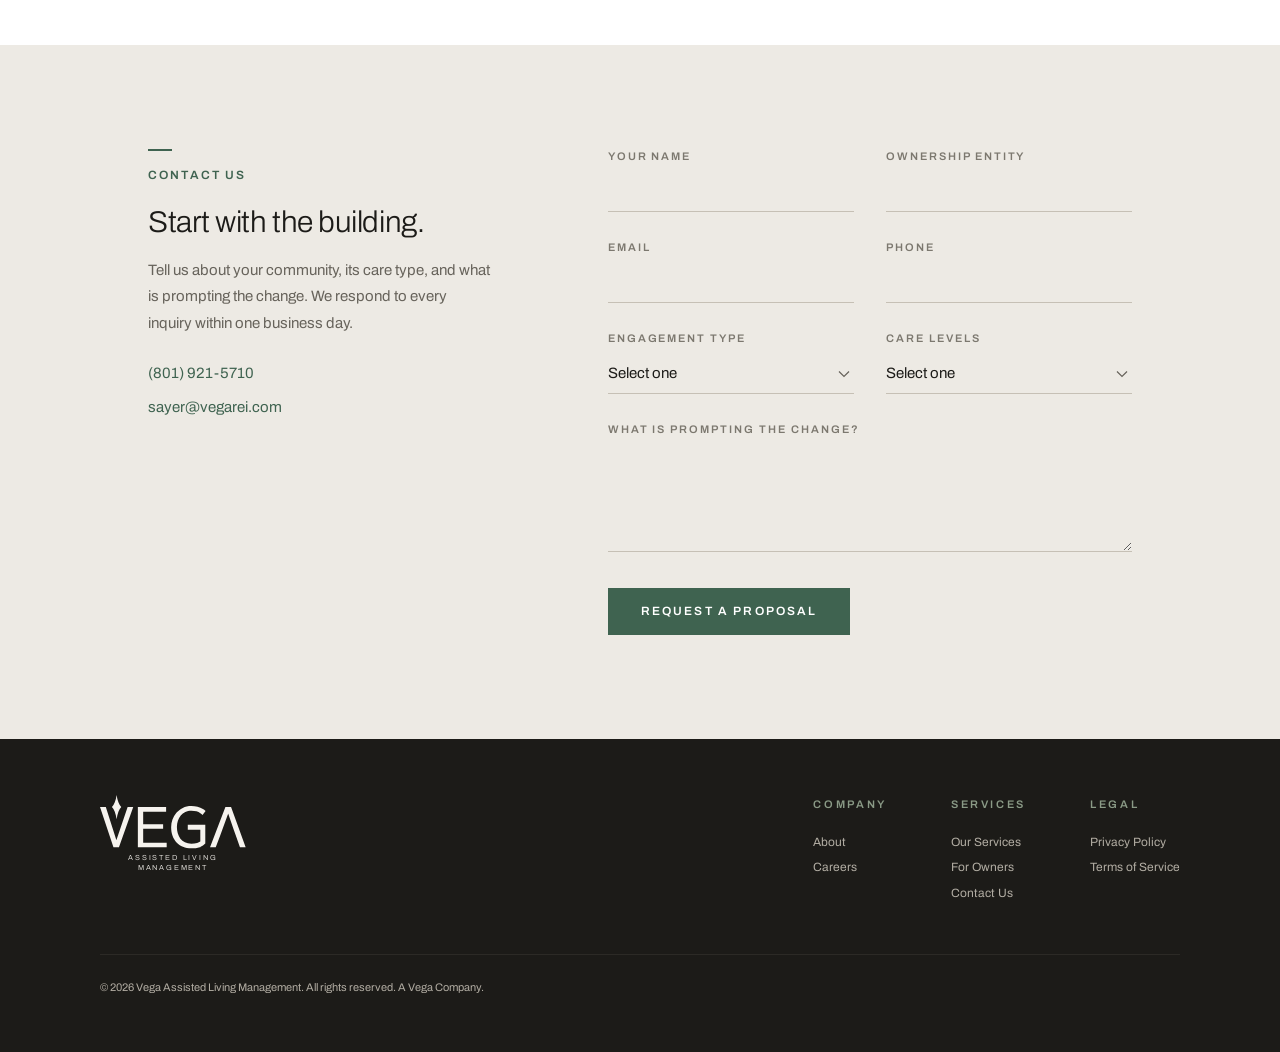
==== commit 1dcf1f8a: "Update ALM leadership titles and repair Wes's headshot Bryce is now Regional Administrator and Mary " ====
--- a/ALM/index.html
+++ b/ALM/index.html
@@ -55,13 +55,13 @@
     {
       "@type": "Person",
       "name": "Mary Evans",
-      "jobTitle": "Director of Clinical Services",
+      "jobTitle": "Regional Care Director",
       "image": "https://www.vegarei.com/ALM/assets/team/mary-evans.png"
     },
     {
       "@type": "Person",
       "name": "Bryce Barrowes",
-      "jobTitle": "Director of Operations",
+      "jobTitle": "Regional Administrator",
       "image": "https://www.vegarei.com/ALM/assets/team/bryce-barrowes.png"
     }
   ],
@@ -215,7 +215,7 @@
       "name": "Who leads Vega ALM?",
       "acceptedAnswer": {
         "@type": "Answer",
-        "text": "Vega ALM is led by Sayer Leslie, Owner and Chief Executive; Wes Norton, Chief Operating Officer; Mary Evans, Director of Clinical Services; and Bryce Barrowes, Director of Operations."
+        "text": "Vega ALM is led by Sayer Leslie, Owner and Chief Executive; Wes Norton, Chief Operating Officer; Mary Evans, Regional Care Director; and Bryce Barrowes, Regional Administrator."
       }
     },
     {
@@ -2828,13 +2828,13 @@
         <article class="home-leader">
           <div class="home-leader__portrait photo-slot"><img src="assets/team/mary-evans.png" alt="Mary Evans"></div>
           <h3 class="home-leader__name">Mary Evans</h3>
-          <div class="home-leader__role">Director of Clinical Services</div>
+          <div class="home-leader__role">Regional Care Director</div>
           <p class="home-leader__bio">Mary is a compassionate care leader with a strong background in resident advocacy and frontline operations. Starting as a resident advocate, she gained deep insight into residents' clinical and emotional needs. Now overseeing care delivery, staff training, and compliance, she is known for her hands-on leadership and for raising the standard of care across every community she serves.</p>
         </article>
         <article class="home-leader">
           <div class="home-leader__portrait photo-slot"><img src="assets/team/bryce-barrowes.png" alt="Bryce Barrowes"></div>
           <h3 class="home-leader__name">Bryce Barrowes</h3>
-          <div class="home-leader__role">Director of Operations</div>
+          <div class="home-leader__role">Regional Administrator</div>
           <p class="home-leader__bio">Bryce brings more than a decade of experience across the healthcare continuum, from mental health and hospital settings to senior care. That breadth shapes his holistic, well-considered approach to care in every setting. A graduate of the BYU Marriott School of Management, he is driven by one measure above all: the quality of life families' loved ones experience every day.</p>
         </article>
       </div>
@@ -2879,7 +2879,7 @@
         </details>
         <details class="faq__item">
           <summary class="faq__q">Who leads Vega ALM?</summary>
-          <p class="faq__a">Vega ALM is led by Sayer Leslie, Owner and Chief Executive; Wes Norton, Chief Operating Officer; Mary Evans, Director of Clinical Services; and Bryce Barrowes, Director of Operations.</p>
+          <p class="faq__a">Vega ALM is led by Sayer Leslie, Owner and Chief Executive; Wes Norton, Chief Operating Officer; Mary Evans, Regional Care Director; and Bryce Barrowes, Regional Administrator.</p>
         </details>
         <details class="faq__item">
           <summary class="faq__q">How can building owners request a management proposal from Vega ALM?</summary>
@@ -3253,13 +3253,13 @@
         <article class="home-leader">
           <div class="home-leader__portrait photo-slot"><img src="assets/team/mary-evans.png" alt="Mary Evans"></div>
           <h3 class="home-leader__name">Mary Evans</h3>
-          <div class="home-leader__role">Director of Clinical Services</div>
+          <div class="home-leader__role">Regional Care Director</div>
           <p class="home-leader__bio">Mary is a compassionate care leader with a strong background in resident advocacy and frontline operations. Starting as a resident advocate, she gained deep insight into residents' clinical and emotional needs. Now overseeing care delivery, staff training, and compliance, she is known for her hands-on leadership and for raising the standard of care across every community she serves.</p>
         </article>
         <article class="home-leader">
           <div class="home-leader__portrait photo-slot"><img src="assets/team/bryce-barrowes.png" alt="Bryce Barrowes"></div>
           <h3 class="home-leader__name">Bryce Barrowes</h3>
-          <div class="home-leader__role">Director of Operations</div>
+          <div class="home-leader__role">Regional Administrator</div>
           <p class="home-leader__bio">Bryce brings more than a decade of experience across the healthcare continuum, from mental health and hospital settings to senior care. That breadth shapes his holistic, well-considered approach to care in every setting. A graduate of the BYU Marriott School of Management, he is driven by one measure above all: the quality of life families' loved ones experience every day.</p>
         </article>
       </div>
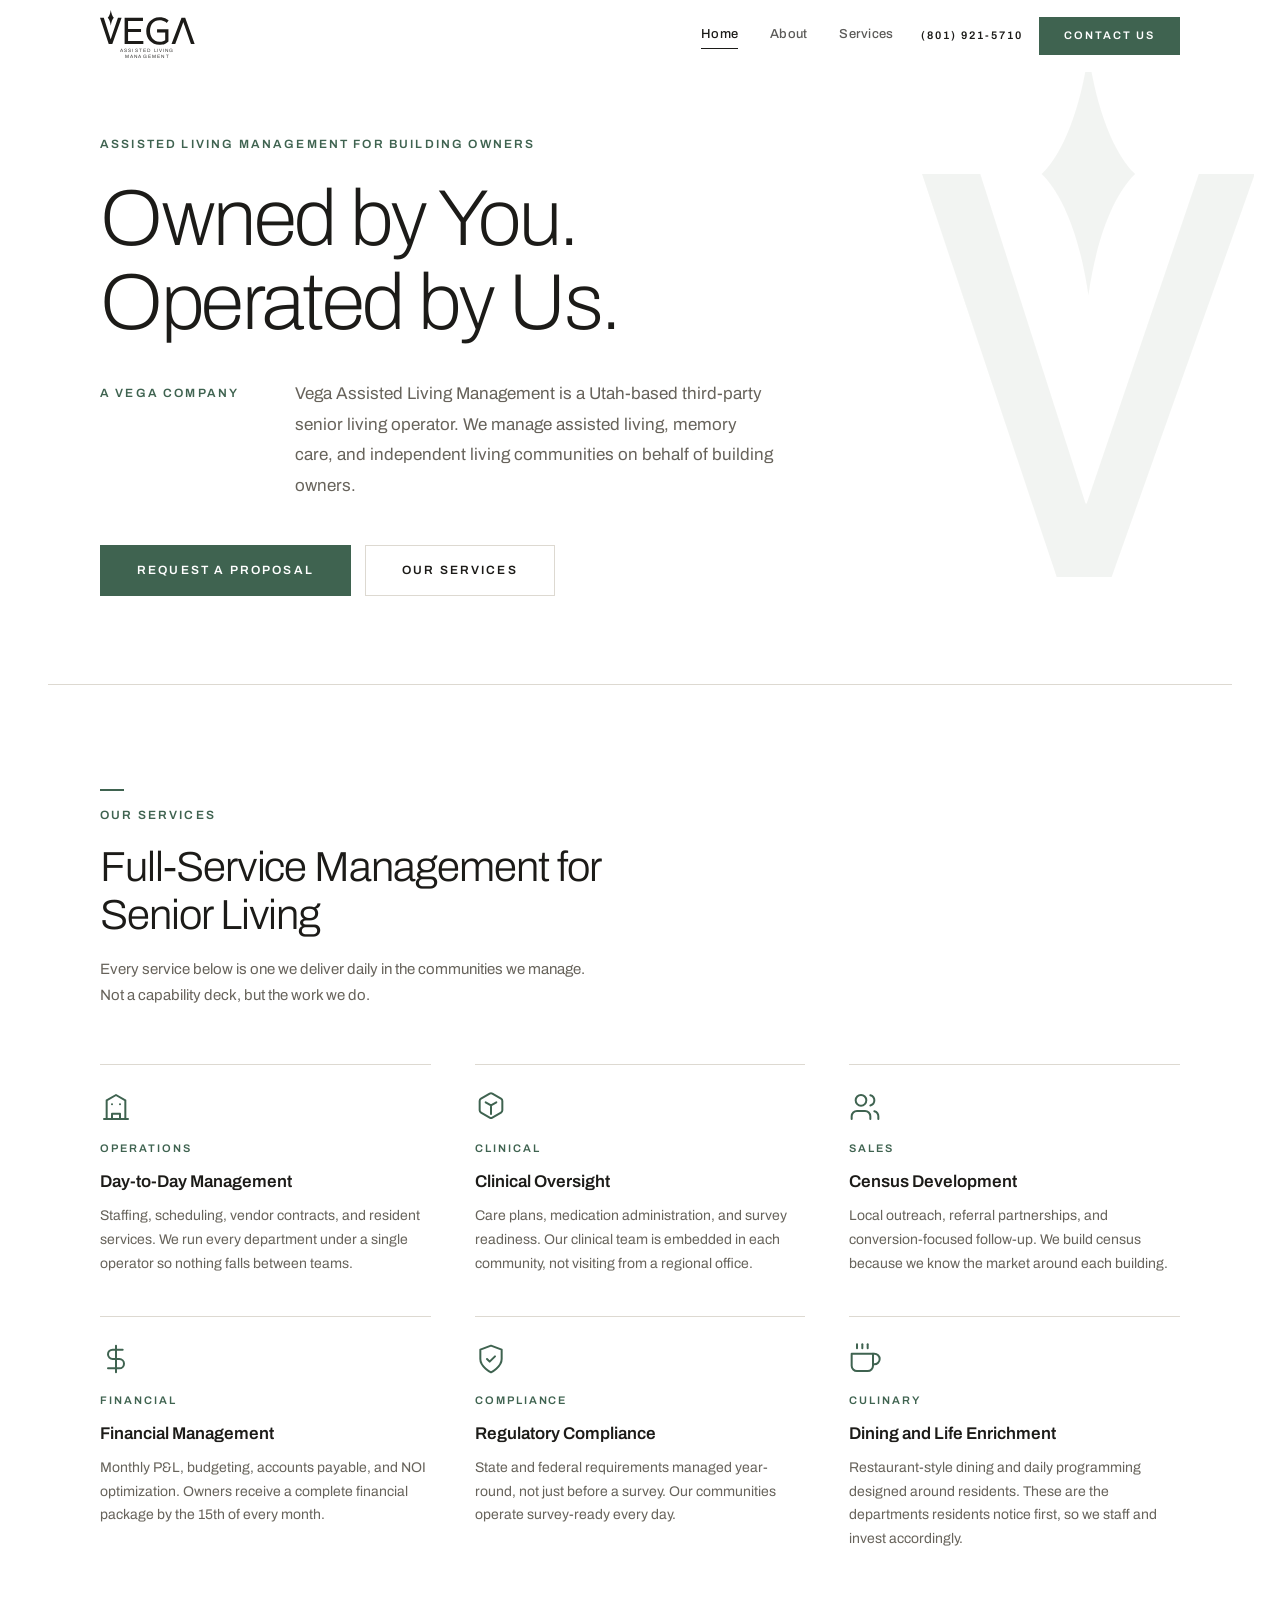
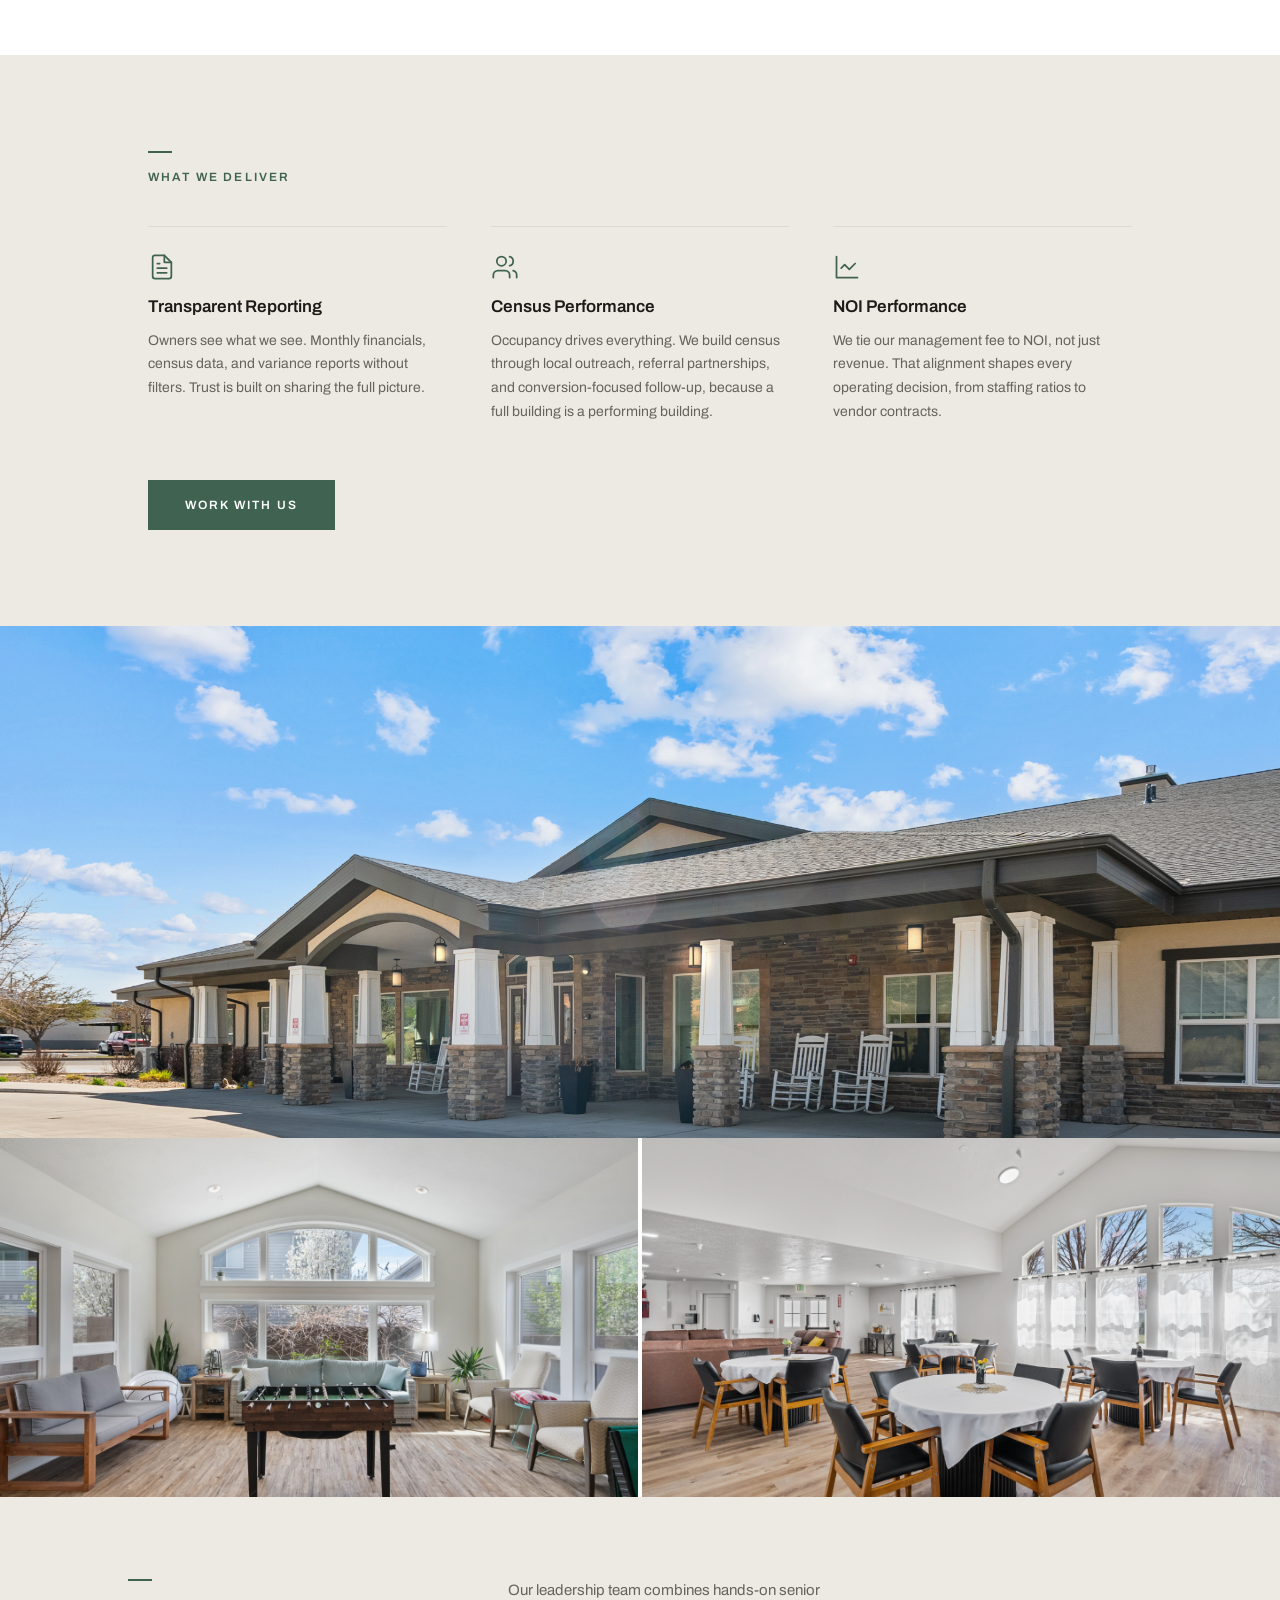
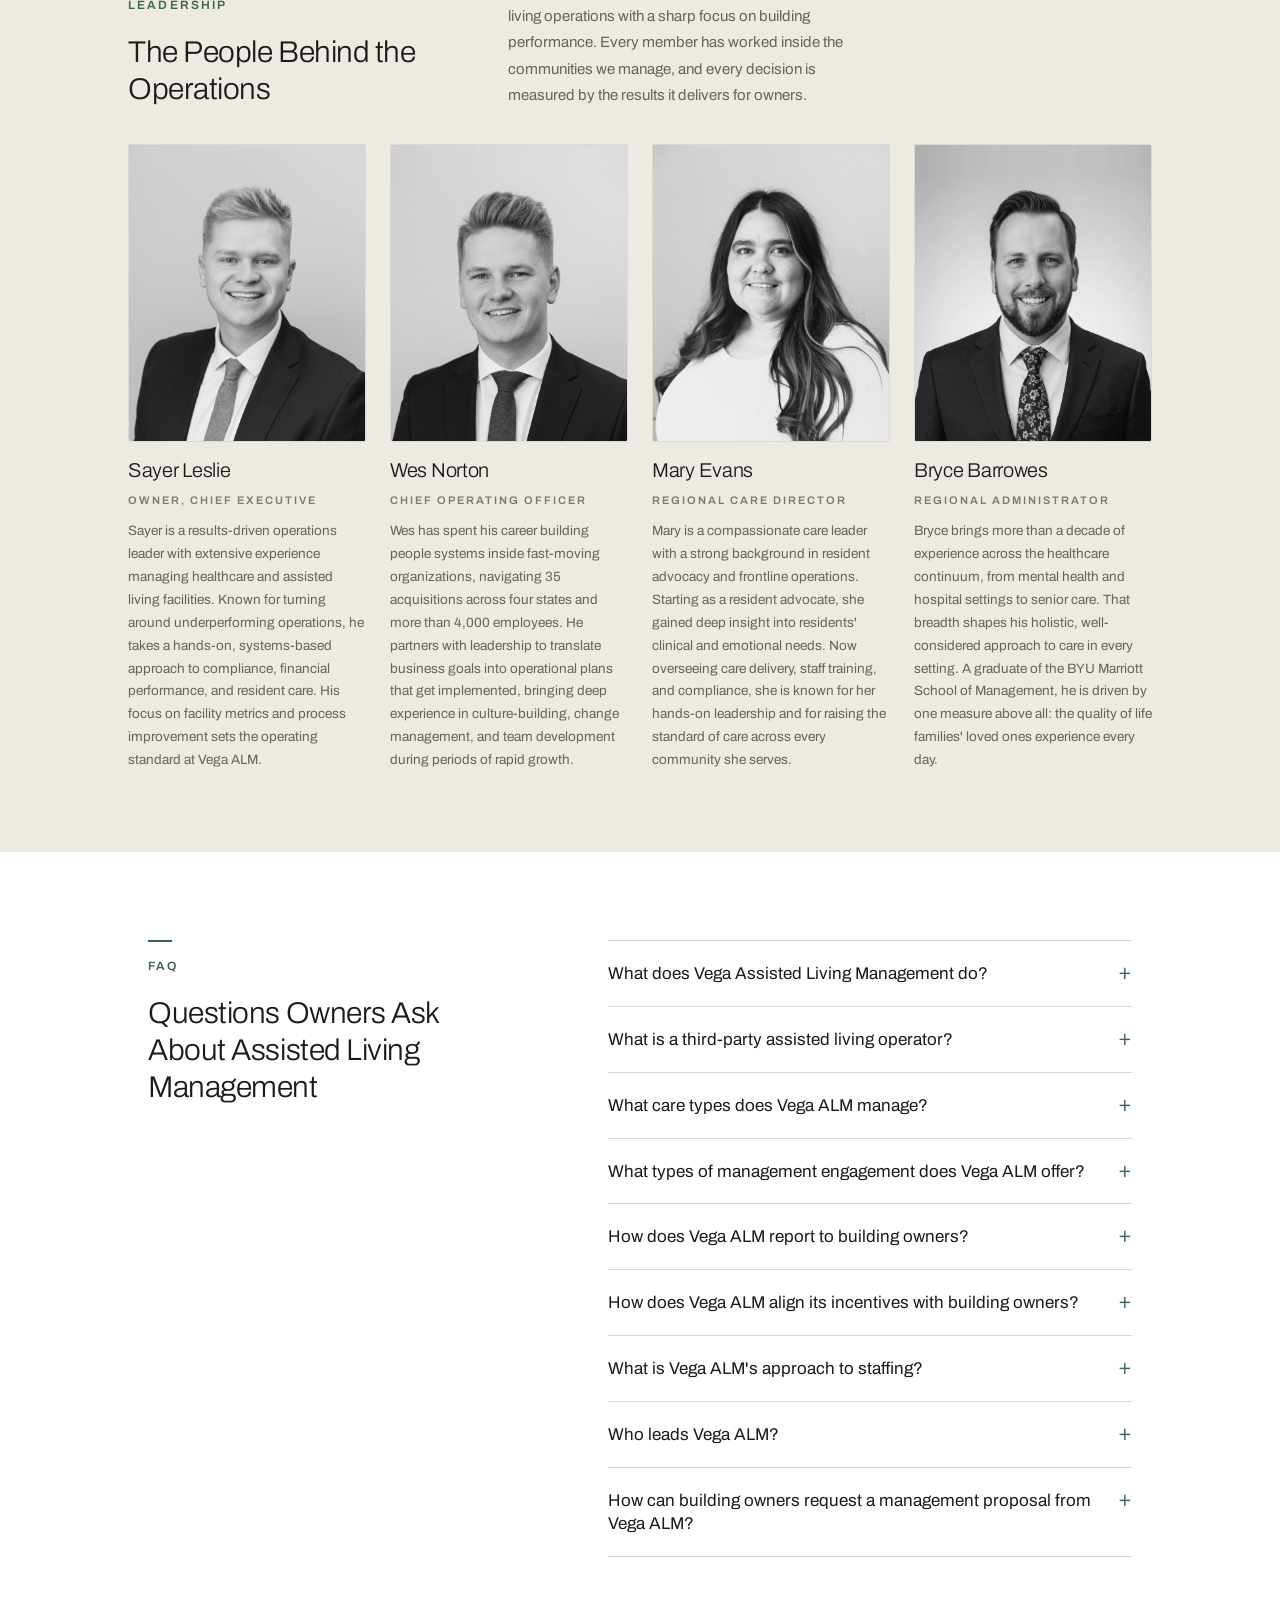
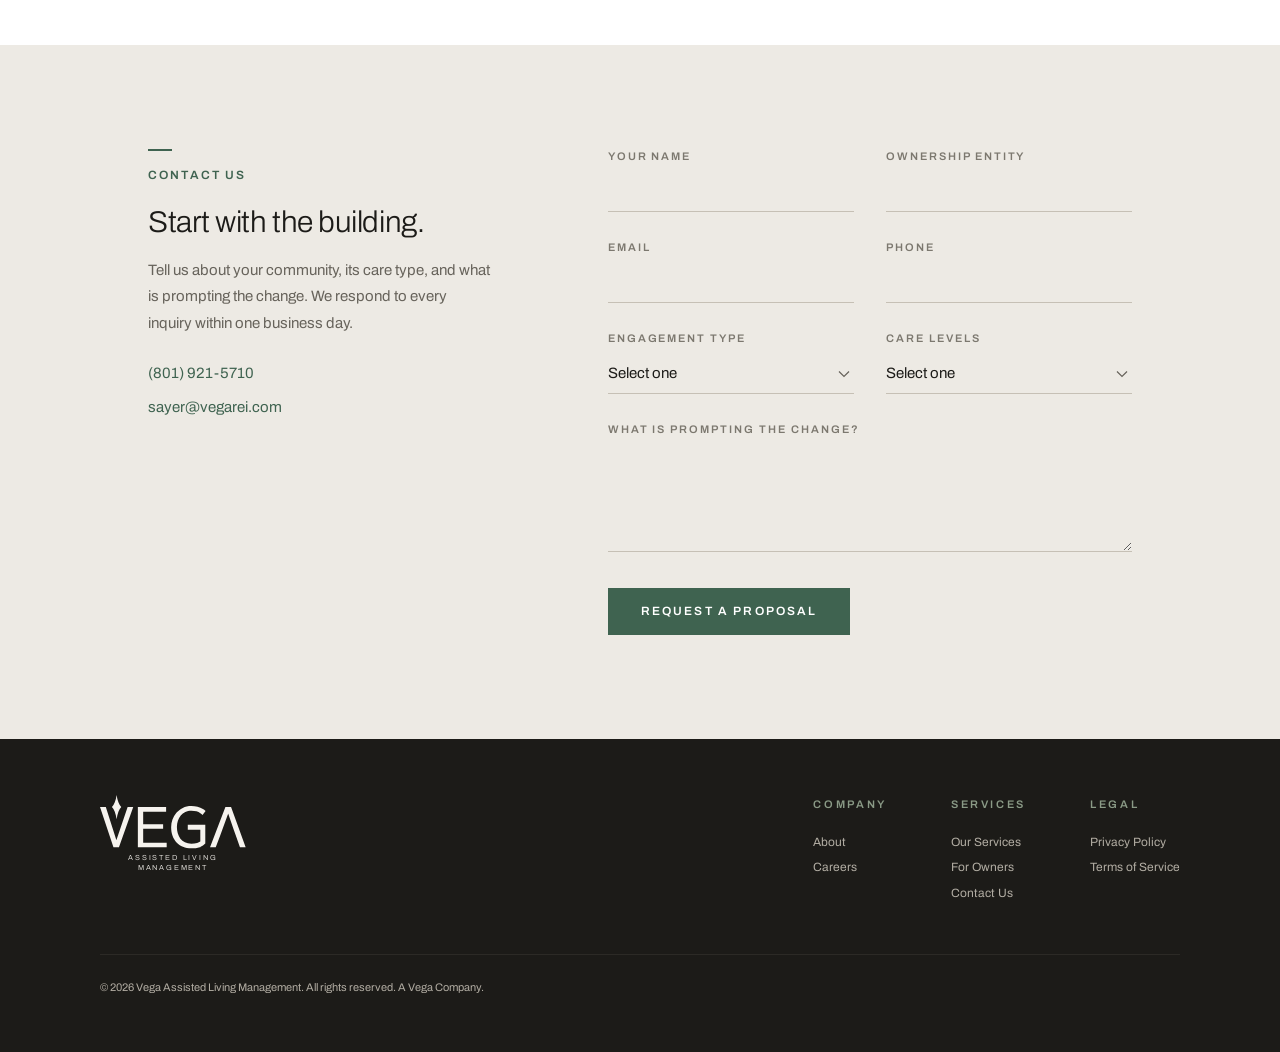
==== commit 2153f329: "Rebuild Wes's headshot from real pixels only The mirrored strip left a visible seam on the tie. Crop" ====
--- a/ALM/index.html
+++ b/ALM/index.html
@@ -50,7 +50,7 @@
       "@type": "Person",
       "name": "Wes Norton",
       "jobTitle": "Chief Operating Officer",
-      "image": "https://www.vegarei.com/ALM/assets/team/wes-norton.png"
+      "image": "https://www.vegarei.com/ALM/assets/team/wes-norton-v2.png"
     },
     {
       "@type": "Person",
@@ -2820,7 +2820,7 @@
           <p class="home-leader__bio">Sayer is a results-driven operations leader with extensive experience managing healthcare and assisted living facilities. Known for turning around underperforming operations, he takes a hands-on, systems-based approach to compliance, financial performance, and resident care. His focus on facility metrics and process improvement sets the operating standard at Vega ALM.</p>
         </article>
         <article class="home-leader">
-          <div class="home-leader__portrait photo-slot"><img src="assets/team/wes-norton.png" alt="Wes Norton"></div>
+          <div class="home-leader__portrait photo-slot"><img src="assets/team/wes-norton-v2.png" alt="Wes Norton"></div>
           <h3 class="home-leader__name">Wes Norton</h3>
           <div class="home-leader__role">Chief Operating Officer</div>
           <p class="home-leader__bio">Wes has spent his career building people systems inside fast-moving organizations, navigating 35 acquisitions across four states and more than 4,000 employees. He partners with leadership to translate business goals into operational plans that get implemented, bringing deep experience in culture-building, change management, and team development during periods of rapid growth.</p>
@@ -3245,7 +3245,7 @@
           <p class="home-leader__bio">Sayer is a results-driven operations leader with extensive experience managing healthcare and assisted living facilities. Known for turning around underperforming operations, he takes a hands-on, systems-based approach to compliance, financial performance, and resident care. His focus on facility metrics and process improvement sets the operating standard at Vega ALM.</p>
         </article>
         <article class="home-leader">
-          <div class="home-leader__portrait photo-slot"><img src="assets/team/wes-norton.png" alt="Wes Norton"></div>
+          <div class="home-leader__portrait photo-slot"><img src="assets/team/wes-norton-v2.png" alt="Wes Norton"></div>
           <h3 class="home-leader__name">Wes Norton</h3>
           <div class="home-leader__role">Chief Operating Officer</div>
           <p class="home-leader__bio">Wes has spent his career building people systems inside fast-moving organizations, navigating 35 acquisitions across four states and more than 4,000 employees. He partners with leadership to translate business goals into operational plans that get implemented, bringing deep experience in culture-building, change management, and team development during periods of rapid growth.</p>
